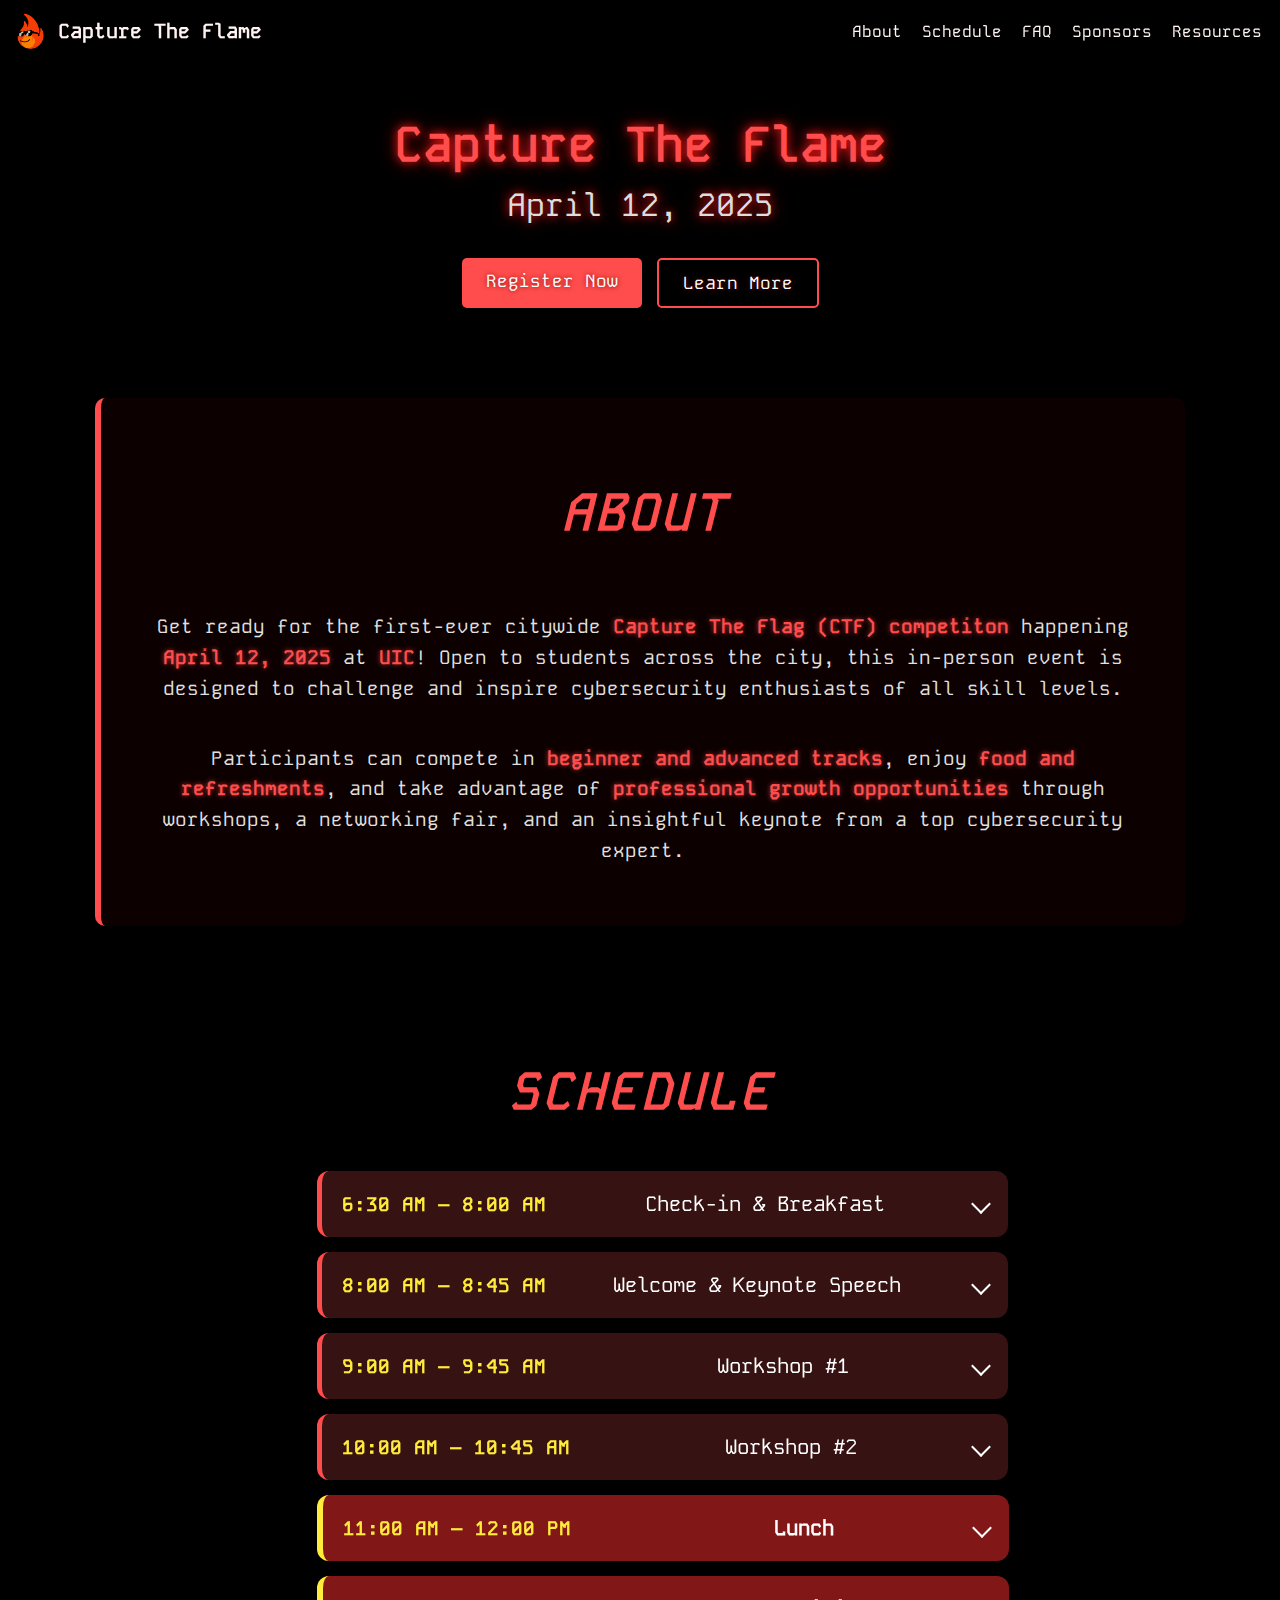
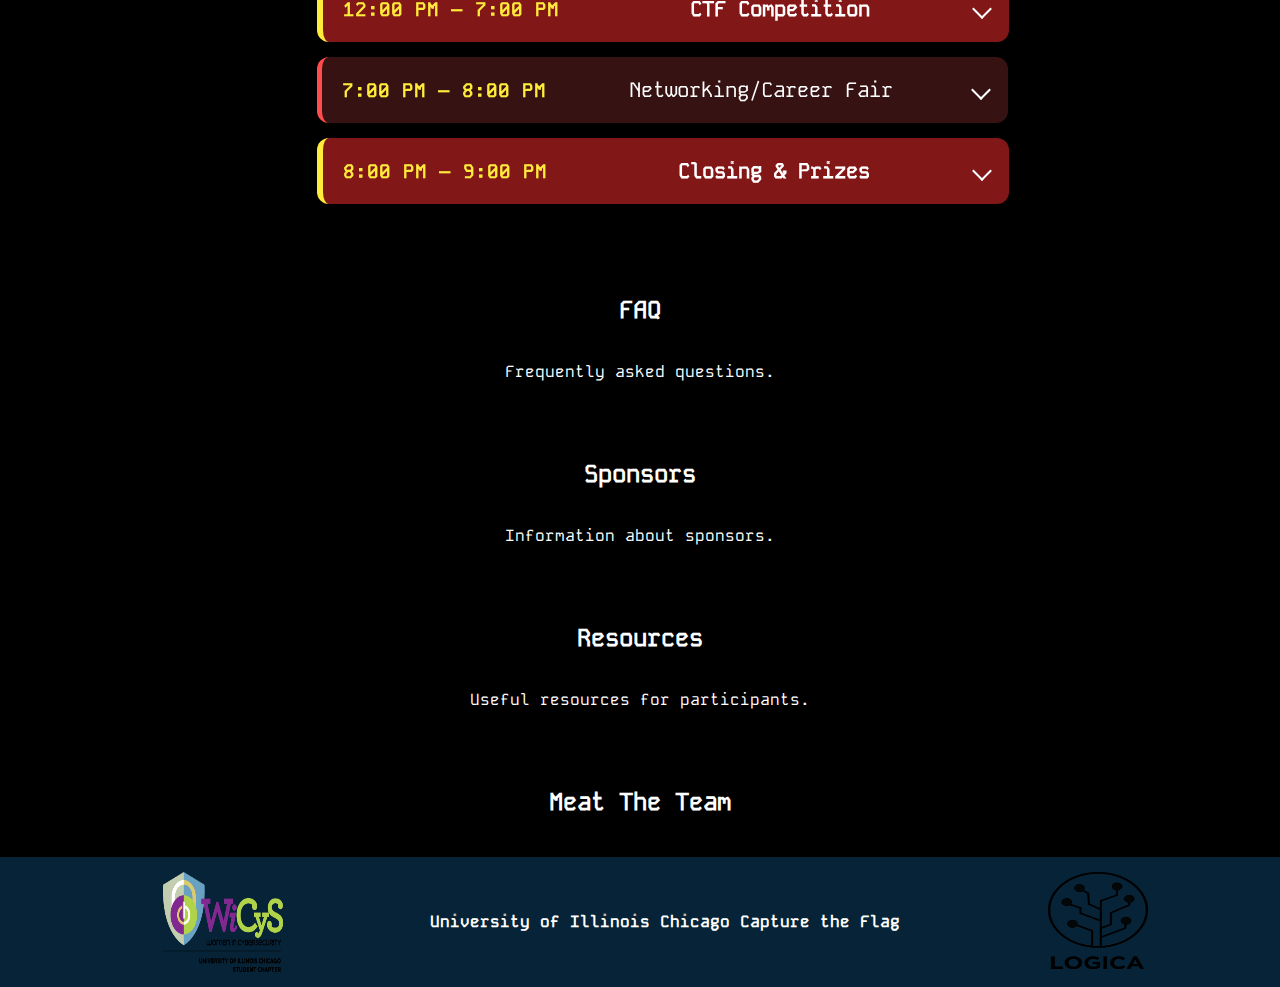
==== index.html @ 5a381a83 "added transitions" ====
<!DOCTYPE html>
<html lang="en">
<head>
    <meta charset="UTF-8">
    <meta name="viewport" content="width=device-width, initial-scale=1.0">
    <title>CTF Test</title>
    <link rel="stylesheet" href="styles.css">
    <link rel="website icon" type="png" href="CTF_Logo_SP25.png">
</head>
<body>

    <!-- Navigation Banner -->
    <div class="banner">
        <div>
            <img src="CTF_Logo_SP25.png" alt="Logo">
            <h1>Capture The Flame</h1>
        </div>
        <nav>
            <a id="about-btn">About</a>
            <a id="schedule-btn">Schedule</a>
            <a id="faq-btn">FAQ</a>
            <a id="sponsors-btn">Sponsors</a>
            <a id="resources-btn">Resources</a>
        </nav>
    </div>

    <!-- Main Flex Container -->
    <div class="main-container">

        <!-- TITLE SECTION-->
        <div class="title-section">
            <div class="title-content">
                <h1>Capture The Flame</h1>
                <p>April 12, 2025</p>
            </div>
            <div class="title-buttons">
                <a href="register.html" class="btn">Register Now</a>
                <a href="learn-more.html" class="btn secondary">Learn More</a>
            </div>
        </div>

        <!-- About Section -->
        <div class="section-container about-section" id="about">
            <h2 data-value="ABOUT">ABOUT</h2>
            <p>Get ready for the first-ever citywide <span class="highlight">Capture The Flag (CTF) competiton</span> happening <span class="highlight">April 12, 2025</span> at <span class="highlight">UIC</span>! Open to students across the city, this in-person event is designed to challenge and inspire cybersecurity enthusiasts of all skill levels.</p>
            <p> Participants can compete in <span class="highlight">beginner and advanced tracks</span>, enjoy <span class="highlight">food and refreshments</span>, and take advantage of <span class="highlight">professional growth opportunities</span> through workshops, a networking fair, and an insightful keynote from a top cybersecurity expert.</p>
        </div>
        

        <!-- Schedule Section -->
        <section class="schedule-section" id="schedule">
            <h2 data-value="Schedule">Schedule</h2>
            <div class="schedule-container">
                <div class="schedule-item">
                    <span class="time">6:30 AM – 8:00 AM</span>
                    <span class="event">Check-in & Breakfast</span>
                    <div class="caret"></div>
                </div>
                <div class="details">
                    <p>Location: TBD</p>
                    <p>A short descrption of the event.</p>
                </div>
                <div class="schedule-item">
                    <span class="time">8:00 AM – 8:45 AM</span>
                    <span class="event">Welcome & Keynote Speech</span>
                    <div class="caret"></div>
                </div>
                <div class="details">
                    <p>Location: TBD</p>
                    <p>A short descrption of the event.</p>
                </div>
                <div class="schedule-item">
                    <span class="time">9:00 AM – 9:45 AM</span>
                    <span class="event">Workshop #1</span>
                    <div class="caret"></div>
                </div>
                <div class="details">
                    <p>Location: TBD</p>
                    <p>A short descrption of the event.</p>
                </div>
                <div class="schedule-item">
                    <span class="time">10:00 AM – 10:45 AM</span>
                    <span class="event">Workshop #2</span>
                    <div class="caret"></div>
                </div>
                <div class="details">
                    <p>Location: TBD</p>
                    <p>A short descrption of the event.</p>
                </div>
                <div class="schedule-item highlight">
                    <span class="time">11:00 AM – 12:00 PM</span>
                    <span class="event">Lunch</span>
                    <div class="caret"></div>
                </div>
                <div class="details">
                    <p>Location: TBD</p>
                    <p>A short descrption of the event.</p>
                </div>
                <div class="schedule-item highlight">
                    <span class="time">12:00 PM – 7:00 PM</span>
                    <span class="event">CTF Competition</span>
                    <div class="caret"></div>
                </div>
                <div class="details">
                    <p>Location: TBD</p>
                    <p>A short descrption of the event.</p>
                </div>
                <div class="schedule-item">
                    <span class="time">7:00 PM – 8:00 PM</span>
                    <span class="event">Networking/Career Fair</span>
                    <div class="caret"></div>
                </div>
                <div class="details">
                    <p>Location: TBD</p>
                    <p>A short descrption of the event.</p>
                </div>
                <div class="schedule-item highlight">
                    <span class="time">8:00 PM – 9:00 PM</span>
                    <span class="event">Closing & Prizes</span>
                    <div class="caret"></div>
                </div>
                <div class="details">
                    <p>Location: TBD</p>
                    <p>A short descrption of the event.</p>
                </div>
            </div>
        </section>

        <!-- FAQ Section -->
        <div class="section-container" id="faq">
            <h2 data-value="FAQ">FAQ</h2>
            <p>Frequently asked questions.</p>
        </div>

        <!-- Sponsors Section -->
        <div class="section-container" id="sponsors">
            <h2 data-value="Sponsors">Sponsors</h2>
            <p>Information about sponsors.</p>
        </div>

        <!-- Resources Section -->
        <div class="section-container" id="resources">
            <h2 data-value="Resources">Resources</h2>
            <p>Useful resources for participants.</p>
        </div>

        <!-- Meet the Team Section -->
        <div class="section-container" id="team">
            <h2 data-value="Meet The Team">Meat The Team</h2>
        </div>

    </div>

    <!-- Footer -->
    <footer>
        <img src="wicys_logo.png" id="wicys_logo">
        <h1>University of Illinois Chicago Capture the Flag</h1>
        <img src="logica_logo.png" id="logica_logo">
    </footer>

    <script src="scripts.js"></script>
</body>
</html>
---- styles.css ----
@font-face {
    font-family: 'KodeMono';
    src: url('KodeMono-VariableFont_wght.ttf') format('truetype');
    font-weight: normal;
    font-style: normal;
}
@import url('https://fonts.googleapis.com/css2?family=Press+Start+2P&display=swap&effect=fire-animation');
/* General Styles */
body {
    font-family:'KodeMono';
    background-color: black;
    margin: 0;
    padding: 0;
    color: white;
    overflow-x: hidden; /* Prevent horizontal scrolling */
    overscroll-behavior: none;
}

.title-section {
    display: flex;
    flex-direction: column; /* Stack elements vertically */
    align-items: center; /* Center horizontally */
    justify-content: space-between; /* Center vertically */
    text-align: center;
    padding: 50px 20px;
    color: #ff4d4d;
    text-shadow: 0 0 10px #ff1a1a, 0 0 20px #820303;
    gap: 30; /* Space between text and buttons */
}

.title-content h1 {
    font-size: 3rem;
    font-weight: bold;
    margin: 0;
}

.title-content p {
    font-size: 2.0rem;
    color: #ddd; /* Slightly softer white */
    margin-top: 10px;
}

/* buttons in title Section */
.title-buttons {
    display: flex;
    gap: 15px; /* Space between buttons */
}

.btn {
    display: inline-block;
    padding: 12px 24px;
    font-size: 1.1rem;
    color: white;
    background-color: #ff4d4d;
    border-radius: 5px;
    text-decoration: none;
    transition: 0.3s;
    text-shadow: 0 0 5px #820303;
}

.btn:hover {
    background-color: #ff1a1a;
    text-shadow: 0 0 10px #ff4d4d;
    transform: scale(1.05);
    
}

.btn.secondary {
    background-color: transparent;
    border: 2px solid #ff4d4d;
}

.btn.secondary:hover {
    background-color: #ff4d4d;
    color: black;
    transform: scale(1.05);
}


/* Banner (Navigation Bar) */

.banner {
/* background-color: #501619; */
    color: #fff4f1;
    padding: 1%;
    text-align: left;
    display: flex;
    align-items: center;
    justify-content: space-between;
    position: fixed;
    top: 0;
    width: 100vw;
}

.banner > div {
    display: flex;
}

.banner h1 {
    margin: 0;
    margin-left: 10px;
    font-size: clamp(20px, 1vw, 50px);
    align-self: center;
}

.banner img {
    height: 5%; /* Adjust the height as needed */
    width: 5%;
}

.banner nav {
    padding-right: 2%;
    display: flex;
    gap: 10px;
}


.banner nav a {
    border: none;
    padding: 1px 5px;
    cursor: pointer;
    font-size: 1em;
    transition: 0.3s;
}

.banner nav a:hover {
    color: #ff4d4d; /* Glowing red text */
    text-shadow: 0 0 10px #820303, 0 0 20px #ff1a1a;
    transform: scale(1.05);
}

/* Main Container for Sections */
.main-container {
    display: flex;
    flex-direction: column;
    align-items: center;
    padding: 0px;
    margin-top: 5%;
}

/* Each Section is a Separate Flexbox */
.section-container {
    display: flex;
    flex-direction: column;
    align-items: center;
    justify-content: center;
    color: white;
    margin: 0;
    padding: 20px; /* Give some space */
    width: 100%;
    border-radius: 5px;
}

/*

ABOUT SECTION PUT STUFF HERE  

*/
/* About Section Styling */
.about-section {
    background-color: rgba(128, 0, 0, 0.1); /* Maroon with transparency */
    border-left: 6px solid #ff4d4d; /* Red accent */
    text-align: center;
    padding: 40px 30px;
    max-width: 80%; 
    margin: 40px auto;
    /* box-shadow: 0 4px 15px rgba(255, 77, 77, 0.3); Subtle red glow */
    border-radius: 10px;
    transition: all 0.3s ease-in-out;
}

.about-section:hover {
    transform: scale(1.02);
    box-shadow: 0 6px 20px rgba(255, 77, 77, 0.5); /* Enhanced glow on hover */
}

/* Title */
.about-section h2 {
    font-size: 3.2rem;
    font-weight: 800;
    /* font-family:Georgia, 'Times New Roman', Times, serif; */
    font-style: italic;
    color: #ff4d4d; /* Fiery Red */
    text-transform: uppercase;
    letter-spacing: 2px;
    position: relative;
    display: inline-block;
    padding-bottom: 5px;
}


/* Paragraph Styling */
.about-section p {
    font-size: 1.2rem;
    font-family: 'KodeMono', monospace;
    color: #e0e0e0; /* Light gray */
    line-height: 1.6;
    margin-bottom: 20px;
}

.about-section .highlight {
    color: #ff4d4d; /* Red */
    font-weight: bold;
    text-shadow: 0 0 5px rgba(255, 77, 77, 0.7); /* Subtle glow */
}



/* 

SCHEDULE SECTION PUT STUFF HERE 

*/
.schedule-section {
    text-align: center;
    padding: 50px 20px;
    background: black;
    color: white;
}

.schedule-section h2 {
    font-size: 3.2rem;
    font-weight: 800;
    /* font-family:Georgia, 'Times New Roman', Times, serif; */
    font-style: italic;
    color: #ff4d4d; 
    text-transform: uppercase;
    letter-spacing: 2px;
    position: relative;
    display: inline-block;
    padding-bottom: 5px;
}

/* Schedule Container */
.schedule-container {
    display: flex;
    flex-direction: column;
    gap: 15px;
    max-width: 95%; 
    margin: 0 auto;
}

/* Individual Schedule Items */
.schedule-item {
    display: flex;
    justify-content: space-between;
    align-items: center;
    background: rgba(109, 35, 35,0.5);
    backdrop-filter: blur(10px); 
    padding: 20px;
    border-radius: 12px;
    cursor: pointer;
    /* box-shadow: 0px 0px 10px rgba(255, 77, 77, 0.5); */
    cursor: pointer;
    transition: transform 0.3s, box-shadow 0.3s ease-in-out, background 0.3s ease-in-out;
    border-left: 5px solid #ff4d4d;
    width: 100%; 
    flex-grow: 1;
}

.schedule-item:hover {
    transform: scale(1.03);
    box-shadow: 0 0 20px rgba(255, 77, 77, 0.8);
}

/* Highlight Important Events */
.schedule-item.highlight {
    background: rgba(163, 29, 29,0.8);
    font-weight: bold;
    border-left: 6px solid #ffeb3b;
}

/* Special Styling for the Main Event */
.schedule-item.main-event {
    background: rgba(255, 0, 0, 0.8);
    font-weight: bold;
    border-left: 6px solid yellow;
    text-shadow: 0 0 10px yellow;
    display: inline-block;
    padding: 0 60px; 
    white-space: nowrap;
}
.schedule-item.active {
    background: rgba(255, 255, 255, 0.1);
}

.schedule-item .time {
    font-weight: bold;
    color: #ffeb3b;
    font-size: 1.2rem;
    flex-grow: 1;
    text-align: left;
}

.schedule-item .event {
    font-size: 1.3rem;
    color: white;
    flex-grow: 2;
    text-align: center;
    display: inline-block;
    padding: 0 60px; 
    white-space: nowrap;
}

.schedule-header {
    display: flex;
    align-items: center;
    justify-content: space-between;
    width: 100%;
}

.caret {
    width: 12px;
    height: 12px;
    border-left: 2px solid white;
    border-bottom: 2px solid white;
    transform: rotate(-45deg);
    transition: transform 0.3s ease;
    margin-left: 10px;
}

.schedule-item.active .caret {
    transform: rotate(45deg);
}

.details {
    display: none;
    margin-top: 10px;
    overflow: hidden;
    background: linear-gradient(135deg, rgba(128, 0, 0, 0.1), rgba(40, 40, 40, 0.9));
    padding: 10px;
    border-radius: 5px;
    width: 100%;
    transition: max-height 0.5s ease-out, opacity 0.4s ease-in-out;
    /* box-shadow: 0 0 10px rgba(255, 77, 77, 0.3); */
}

.schedule-item.active .details {
    max-height: 300px; 
    opacity: 1;
}

/* caret animation */
.caret {
    transition: transform 0.3s ease, opacity 0.2s ease-in-out;
}

.schedule-item.active .caret {
    transform: rotate(45deg);
}

.schedule-item.active + .details {
    display: block;
    max-height: 300px;
    opacity: 1;
}

/* Responsive Design */
@media (max-width: 600px) {
    .schedule-item {
        flex-direction: column;
        text-align: center;
    }
    .schedule-item .event {
        padding: 10px;
    }
}


/* 

FAQ SECTION GO HERE 

*/

/* 

SPONSORS SECTION GO HERE

*/


/* 

RESOURCES SECTION GO HERE

*/


/* 

MEET THE TEAM SECTION GO HERE 

*/

/* Footer */
footer {
    background-color: #062337;
    width: 100%;
    display: flex;
    justify-content: space-evenly;
    align-items: center;
    margin-top: auto;
    padding: 15px;
}

footer > h1 {
    color: white;
    font-size: 1rem;
    align-self: center;
}

#logica_logo{
    height:clamp(100px,1vw,500px); /* clamp(smallest, change rate, largest)*/
    width:clamp(100px,1vw,500px);
}

#wicys_logo{
    height:clamp(100px,1vw,500px);
    width:clamp(120px,1vw,500px);
}
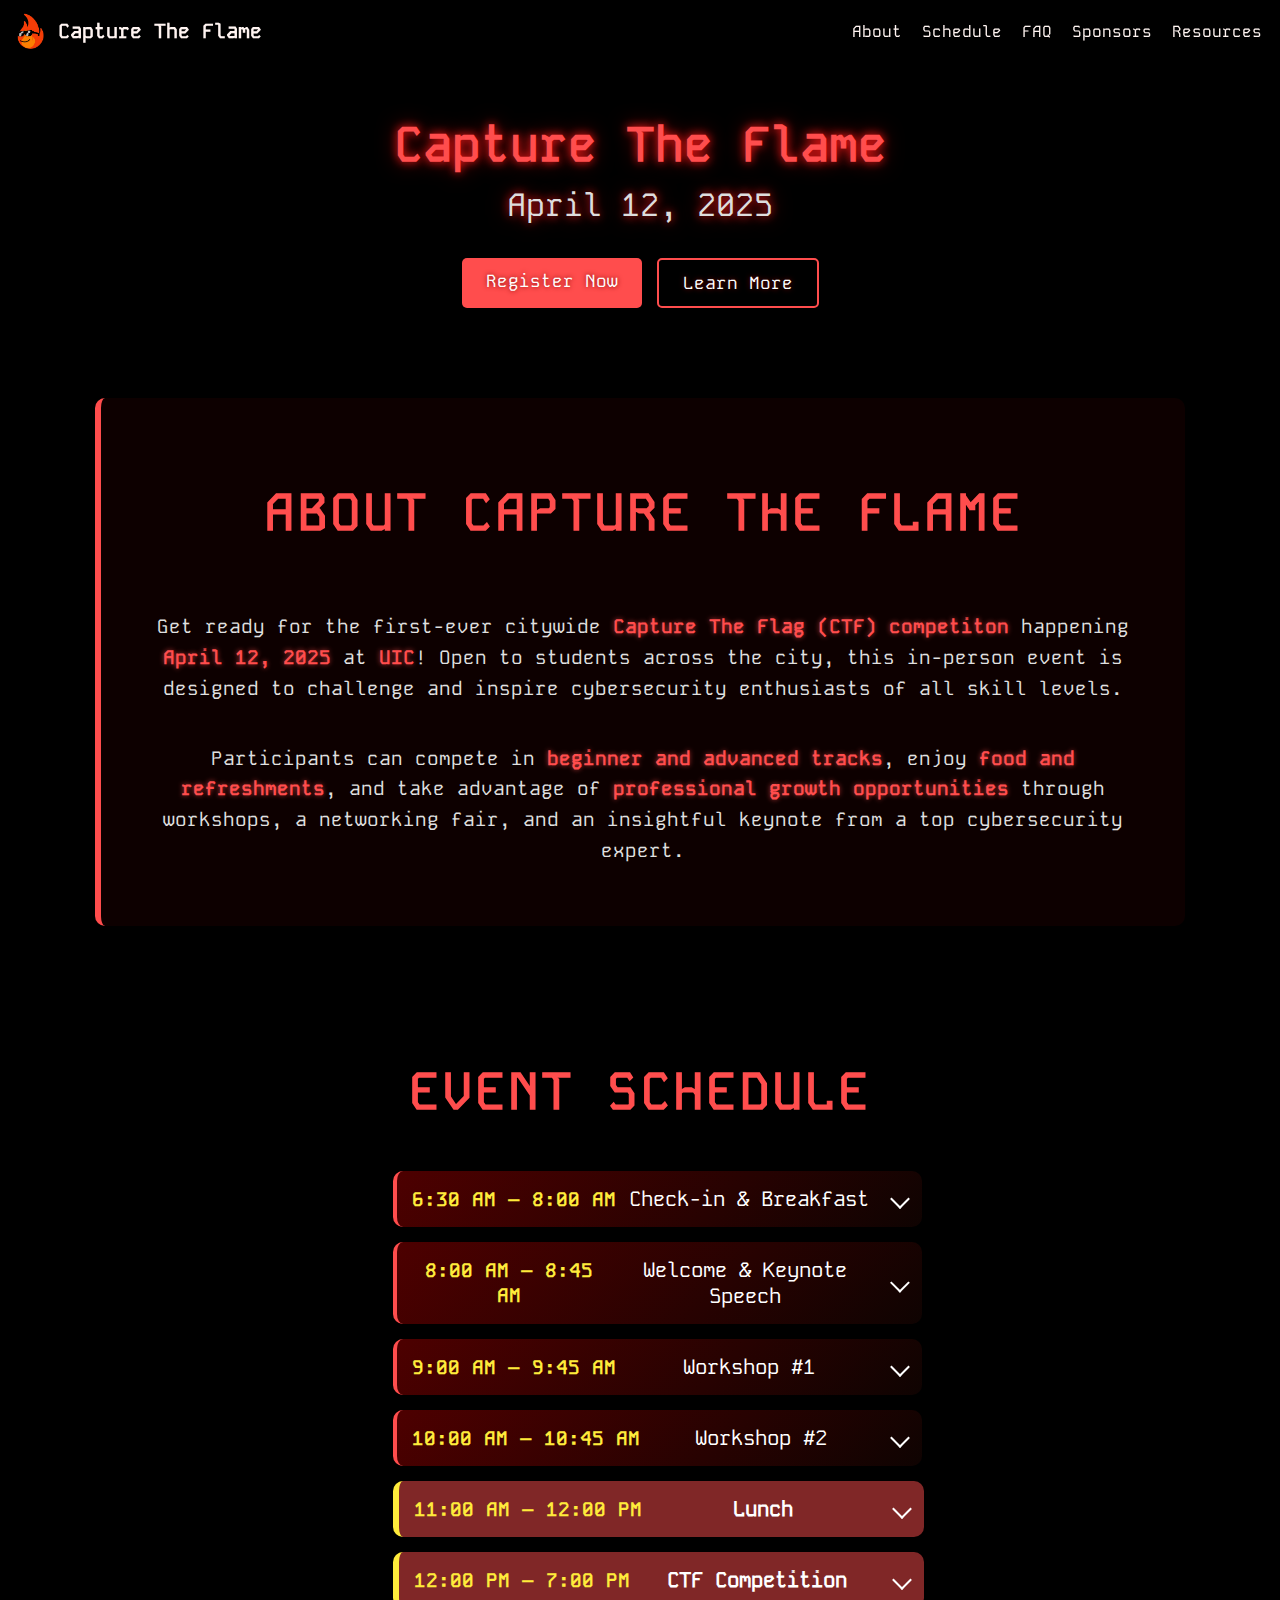
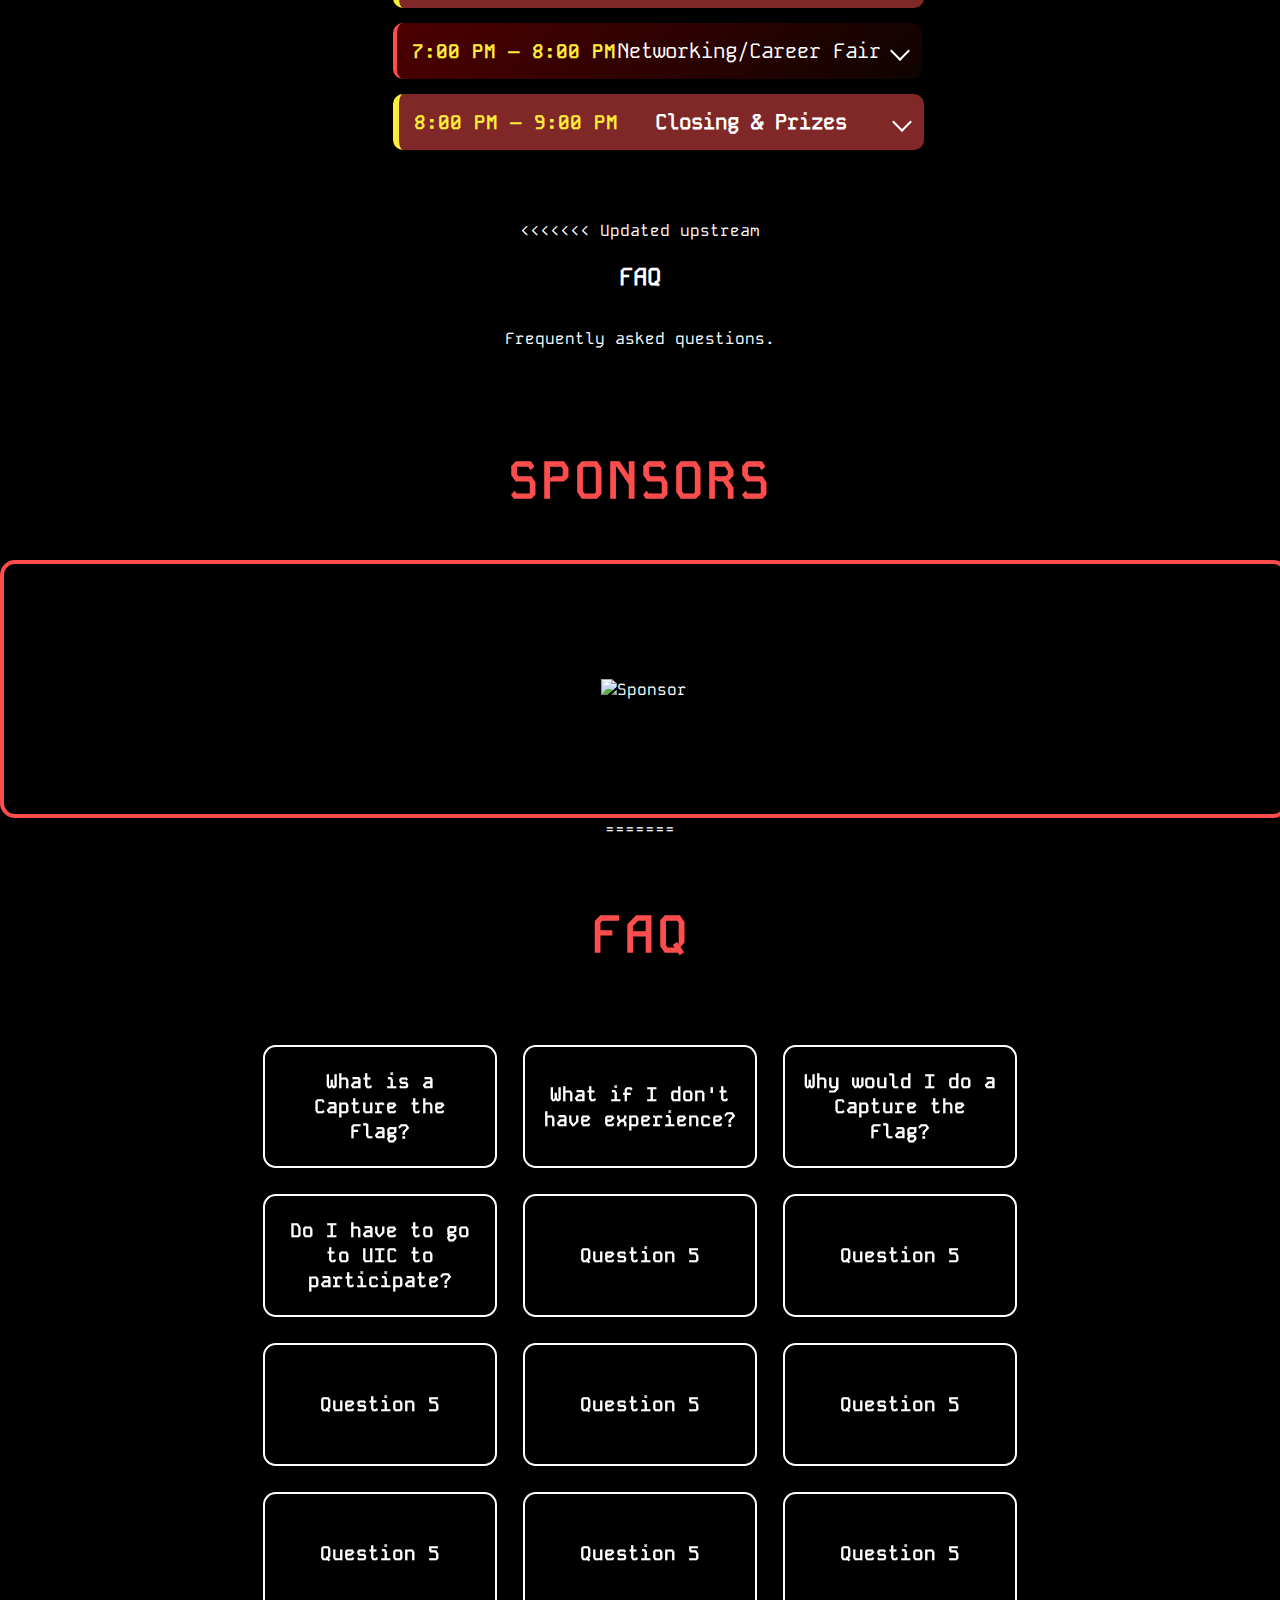
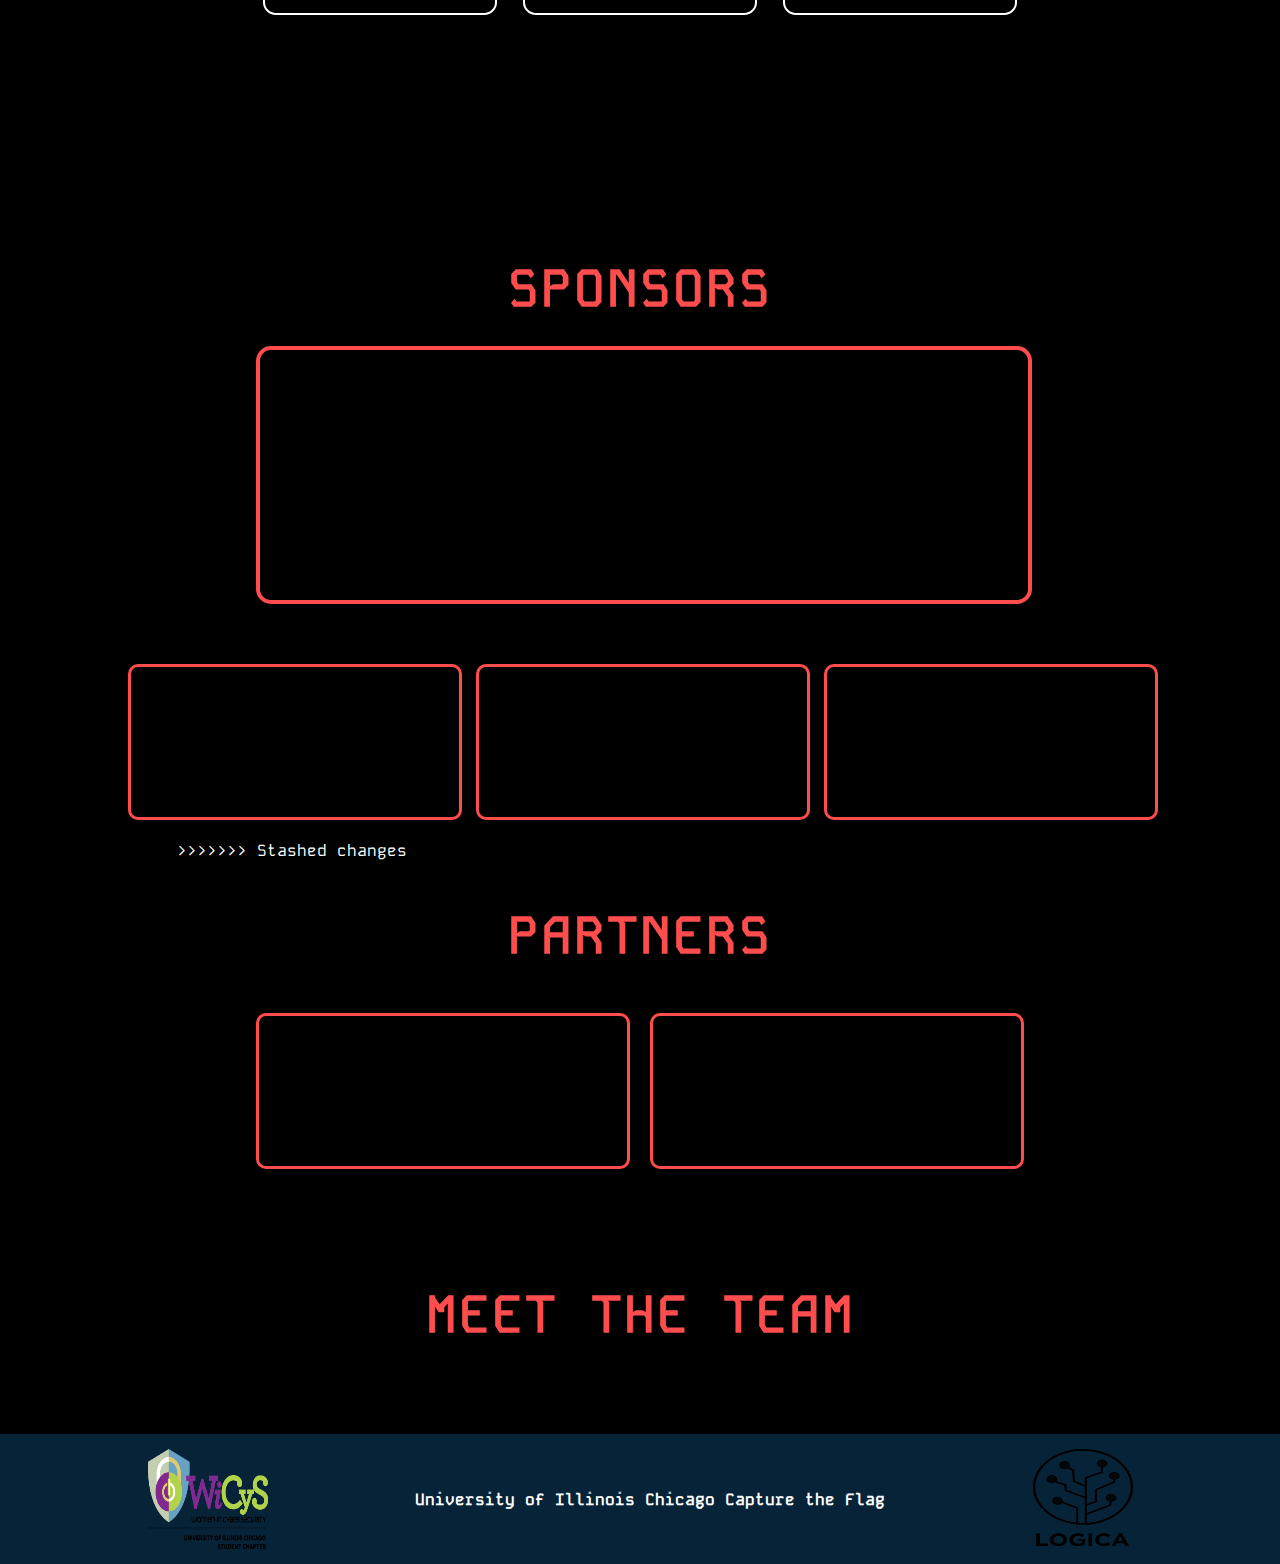
==== commit 54e25c6f: "resolved conflicts" ====
--- a/index.html
+++ b/index.html
@@ -41,7 +41,7 @@
 
         <!-- About Section -->
         <div class="section-container about-section" id="about">
-            <h2 data-value="ABOUT">ABOUT</h2>
+            <h2>About Capture The Flame</h2>
             <p>Get ready for the first-ever citywide <span class="highlight">Capture The Flag (CTF) competiton</span> happening <span class="highlight">April 12, 2025</span> at <span class="highlight">UIC</span>! Open to students across the city, this in-person event is designed to challenge and inspire cybersecurity enthusiasts of all skill levels.</p>
             <p> Participants can compete in <span class="highlight">beginner and advanced tracks</span>, enjoy <span class="highlight">food and refreshments</span>, and take advantage of <span class="highlight">professional growth opportunities</span> through workshops, a networking fair, and an insightful keynote from a top cybersecurity expert.</p>
         </div>
@@ -49,7 +49,7 @@
 
         <!-- Schedule Section -->
         <section class="schedule-section" id="schedule">
-            <h2 data-value="Schedule">Schedule</h2>
+            <h2>Event Schedule</h2>
             <div class="schedule-container">
                 <div class="schedule-item">
                     <span class="time">6:30 AM – 8:00 AM</span>
@@ -128,25 +128,126 @@
 
         <!-- FAQ Section -->
         <div class="section-container" id="faq">
-            <h2 data-value="FAQ">FAQ</h2>
+<<<<<<< Updated upstream
+            <h2>FAQ</h2>
             <p>Frequently asked questions.</p>
         </div>
 
         <!-- Sponsors Section -->
-        <div class="section-container" id="sponsors">
-            <h2 data-value="Sponsors">Sponsors</h2>
-            <p>Information about sponsors.</p>
-        </div>
-
-        <!-- Resources Section -->
-        <div class="section-container" id="resources">
-            <h2 data-value="Resources">Resources</h2>
-            <p>Useful resources for participants.</p>
-        </div>
+        <div class="section-container sponsor-section" id="sponsors">
+            <h2>Sponsors</h2>
+            <div class="sponsor-display">
+                <canvas id="pixel-canvas"></canvas>
+                <img id="sponsor-logo" src="zebra.png" alt="Sponsor">
+            </div>
+            <!-- <p>Information about sponsors.</p> -->
+=======
+
+            <!-- faq grid stuff -->
+            <div class="section-container faq-section" id="faq">
+                <h2>FAQ</h2>
+
+                <!-- faq grid -->
+                <div class="faq-grid">
+                    <div class="faq-item">
+                        <div class="faq-box">What is a Capture the Flag?</div>
+                        <div class="faq-answer">Ask Brenda for this answer</div>
+                    </div>
+                    <div class="faq-item">
+                        <div class="faq-box">What if I don't have experience?</div>
+                        <div class="faq-answer">You don't need experience! We have a Beginner Track for those with no prior experience.</div>
+                    </div>
+                    <div class="faq-item">
+                        <div class="faq-box">Why would I do a Capture the Flag?</div>
+                        <div class="faq-answer">Answer to Question 3</div>
+                    </div>
+                    <div class="faq-item">
+                        <div class="faq-box">Do I have to go to UIC to participate?</div>
+                        <div class="faq-answer">Answer to Question 4</div>
+                    </div>
+                    <div class="faq-item">
+                        <div class="faq-box">Question 5</div>
+                        <div class="faq-answer">Answer to Question 5</div>
+                    </div>
+                    <div class="faq-item">
+                        <div class="faq-box">Question 5</div>
+                        <div class="faq-answer">Answer to Question 5</div>
+                    </div>                    
+                    <div class="faq-item">
+                        <div class="faq-box">Question 5</div>
+                        <div class="faq-answer">Answer to Question 5</div>
+                    </div>                    
+                    <div class="faq-item">
+                        <div class="faq-box">Question 5</div>
+                        <div class="faq-answer">Answer to Question 5</div>
+                    </div>                    
+                    <div class="faq-item">
+                        <div class="faq-box">Question 5</div>
+                        <div class="faq-answer">Answer to Question 5</div>
+                    </div>                    
+                    <div class="faq-item">
+                        <div class="faq-box">Question 5</div>
+                        <div class="faq-answer">Answer to Question 5</div>
+                    </div>
+                    <div class="faq-item">
+                        <div class="faq-box">Question 5</div>
+                        <div class="faq-answer">Answer to Question 5</div>
+                    </div>
+                    <div class="faq-item">
+                        <div class="faq-box">Question 5</div>
+                        <div class="faq-answer">Answer to Question 5</div>
+                    </div>
+
+                </div>
+                <!---
+
+                Change to a rotating div
+                    What resources can I use to prepare?
+                    What if I dont have I team?
+                    -->
+            </div>
+
+<!-- Sponsors & Partners Section -->
+    <div class="section-container" id="sponsorsPartners">
+        <h2>Sponsors</h2>
+
+        <!-- Main Sponsor (Bigger and Centered) -->
+        <div class="main-sponsor">
+            <div class="sponsor-display">
+                <canvas id="main-sponsor-canvas"></canvas>
+            </div>
+        </div>
+
+        <!-- Other Sponsors (Displayed in a Grid) -->
+        <div class="sponsor-grid">
+            <div class="sponsor-card">
+                <canvas id="sponsor-canvas-1"></canvas>
+            </div>
+            <div class="sponsor-card">
+                <canvas id="sponsor-canvas-2"></canvas>
+            </div>
+            <div class="sponsor-card">
+                <canvas id="sponsor-canvas-3"></canvas>
+            </div>
+>>>>>>> Stashed changes
+        </div>
+
+        <h2>Partners</h2>
+
+        <!-- Partners (Displayed in a Row) -->
+        <div class="partner-grid">
+            <div class="partner-card">
+                <canvas id="partner-canvas-1"></canvas>
+            </div>
+            <div class="partner-card">
+                <canvas id="partner-canvas-2"></canvas>
+            </div>
+        </div>
+    </div>
 
         <!-- Meet the Team Section -->
         <div class="section-container" id="team">
-            <h2 data-value="Meet The Team">Meat The Team</h2>
+            <h2>Meet the Team</h2>
         </div>
 
     </div>
@@ -160,4 +261,4 @@
 
     <script src="scripts.js"></script>
 </body>
-</html>
+</html>--- a/styles.css
+++ b/styles.css
@@ -61,8 +61,6 @@
 .btn:hover {
     background-color: #ff1a1a;
     text-shadow: 0 0 10px #ff4d4d;
-    transform: scale(1.05);
-    
 }
 
 .btn.secondary {
@@ -73,7 +71,6 @@
 .btn.secondary:hover {
     background-color: #ff4d4d;
     color: black;
-    transform: scale(1.05);
 }
 
 
@@ -120,13 +117,11 @@
     padding: 1px 5px;
     cursor: pointer;
     font-size: 1em;
-    transition: 0.3s;
 }
 
 .banner nav a:hover {
     color: #ff4d4d; /* Glowing red text */
     text-shadow: 0 0 10px #820303, 0 0 20px #ff1a1a;
-    transform: scale(1.05);
 }
 
 /* Main Container for Sections */
@@ -178,9 +173,10 @@
 .about-section h2 {
     font-size: 3.2rem;
     font-weight: 800;
-    /* font-family:Georgia, 'Times New Roman', Times, serif; */
-    font-style: italic;
+    font-family:'KodeMono';
+    /* font-style: italic; */
     color: #ff4d4d; /* Fiery Red */
+    /* text-shadow: 0 0 10px #ff1a1a, 0 0 20px #820303; */
     text-transform: uppercase;
     letter-spacing: 2px;
     position: relative;
@@ -218,11 +214,11 @@
     color: white;
 }
 
-.schedule-section h2 {
+.schedule-section h2, .faq-section h2 {
     font-size: 3.2rem;
     font-weight: 800;
-    /* font-family:Georgia, 'Times New Roman', Times, serif; */
-    font-style: italic;
+    font-family:'KodeMono';
+    /* font-style: italic; */
     color: #ff4d4d; 
     text-transform: uppercase;
     letter-spacing: 2px;
@@ -236,7 +232,7 @@
     display: flex;
     flex-direction: column;
     gap: 15px;
-    max-width: 95%; 
+    max-width: 90%; 
     margin: 0 auto;
 }
 
@@ -245,17 +241,13 @@
     display: flex;
     justify-content: space-between;
     align-items: center;
-    background: rgba(109, 35, 35,0.5);
-    backdrop-filter: blur(10px); 
-    padding: 20px;
-    border-radius: 12px;
-    cursor: pointer;
+    background: linear-gradient(135deg, rgba(255, 0, 0, 0.3), rgba(147, 32, 16, 0.1));
+    padding: 15px;
+    border-radius: 10px;
     /* box-shadow: 0px 0px 10px rgba(255, 77, 77, 0.5); */
-    cursor: pointer;
-    transition: transform 0.3s, box-shadow 0.3s ease-in-out, background 0.3s ease-in-out;
-    border-left: 5px solid #ff4d4d;
+    transition: transform 0.2s, box-shadow 0.3s ease-in-out;
+    border-left: 4px solid #ff4d4d;
     width: 100%; 
-    flex-grow: 1;
 }
 
 .schedule-item:hover {
@@ -265,7 +257,7 @@
 
 /* Highlight Important Events */
 .schedule-item.highlight {
-    background: rgba(163, 29, 29,0.8);
+    background: rgba(255, 77, 77, 0.5);
     font-weight: bold;
     border-left: 6px solid #ffeb3b;
 }
@@ -276,30 +268,17 @@
     font-weight: bold;
     border-left: 6px solid yellow;
     text-shadow: 0 0 10px yellow;
-    display: inline-block;
-    padding: 0 60px; 
-    white-space: nowrap;
-}
-.schedule-item.active {
-    background: rgba(255, 255, 255, 0.1);
 }
 
 .schedule-item .time {
     font-weight: bold;
     color: #ffeb3b;
     font-size: 1.2rem;
-    flex-grow: 1;
-    text-align: left;
 }
 
 .schedule-item .event {
     font-size: 1.3rem;
     color: white;
-    flex-grow: 2;
-    text-align: center;
-    display: inline-block;
-    padding: 0 60px; 
-    white-space: nowrap;
 }
 
 .schedule-header {
@@ -319,10 +298,6 @@
     margin-left: 10px;
 }
 
-.schedule-item.active .caret {
-    transform: rotate(45deg);
-}
-
 .details {
     display: none;
     margin-top: 10px;
@@ -346,13 +321,7 @@
 }
 
 .schedule-item.active .caret {
-    transform: rotate(45deg);
-}
-
-.schedule-item.active + .details {
-    display: block;
-    max-height: 300px;
-    opacity: 1;
+    transform: rotate(136deg);
 }
 
 /* Responsive Design */
@@ -361,23 +330,303 @@
         flex-direction: column;
         text-align: center;
     }
-    .schedule-item .event {
-        padding: 10px;
-    }
 }
 
 
 /* 
 
 FAQ SECTION GO HERE 
+<<<<<<< Updated upstream
+=======
+/* faq grid */
+
+.faq-grid {
+    position: relative; /* so absolute positioning of answers is within the grid */
+    display: grid;
+    grid-template-columns: repeat(3, 1fr); /* 3 columns */
+    grid-template-rows: auto; /* fill automatically */
+    gap: 2vw;
+    margin-top: 2vh;
+    padding-top: 1vw;
+    padding-bottom: 4vw; /* flexible with screen width */
+}
+
+/* leaves enough room for the answers to display */ 
+.faq-grid::after {
+    content: ""; /* couldnt get spacing to work without this */ 
+    display: block;
+    height: 4vw; /* keep the same as padding-bottom */
+}
+
+/* each faq item */
+.faq-item {
+    position: relative; /* answer inside box */
+    display: flex; 
+    flex-direction: column; 
+    align-items: center; 
+    text-align: center; 
+    transition: margin-top 0.3s ease-in-out; /* for margin changes */
+}
+
+/* faq boxes */
+.faq-box {
+    background-color: #000000;
+    color: rgb(255, 255, 255); 
+    padding: 1.5vw; /* this changes with screen size */
+    border-radius: 1vw;
+    font-size: 1.5vw;
+    font-weight: bold;
+    border: 0.2vw solid rgb(255, 255, 255);
+    cursor: pointer; 
+    transition: all 0.3s ease-in-out;
+    position: relative;
+    
+    /* sizes change with screen */
+    width: 15vw; 
+    max-width: 20vw;
+    height: 9vh;
+    min-height: 50px; /* minimum height for small screen so it can still be read */
+    display: flex;
+    justify-content: center;
+    align-items: center;
+}
+
+/* hover over questions */
+.faq-box:hover {
+    background-color: rgba(255, 255, 255, 0);
+    color: solid #ff4d4d;;
+    border: 0.2vw solid #ff4d4d;
+    transform: scale(1.05);
+    box-shadow: 0 0 15px #ff4d4d;
+    text-shadow: 0 0 10px #ff4d4d;
+}
+
+/* answers */
+.faq-answer {
+    position: absolute; 
+    top: calc(100% + 0.5vw); /* this just moves it down */
+    left: 0; 
+    width: calc(100% - 4vw); /* this makes it the same as faq-box width minus padding */
+    background: linear-gradient(
+        to bottom,
+        #fb450d00 0%,
+        #ff603000 50%,
+        rgba(255, 69, 12, 0.517) 100%
+      );    
+    color: white;
+    font-size: 1.3vw; /* change with screen */
+    padding: 2vw;
+    border: 0.2vw solid white;
+    border-radius: 1vw;
+    /* width: 15vw; */
+    box-shadow: 0px 6px 8px rgba(0, 0, 0, 0.15);
+    display: none; 
+    transition: opacity 0.3s ease-in-out, visibility 0.3s ease-in-out;
+}
+
+/* answer is shown when clicked */
+.faq-item.active .faq-answer {
+    display: block;
+    margin-top: 1.5vw;
+}
+
+/* this is all screen sizing stuff so it stays similarly laid out on different sizes */
+@media (max-width: 1024px) { 
+    /* 
+    .faq-grid {
+        /* grid-template-columns: repeat(2, 1fr);  
+        /* fewer columns for space 
+    }
+    */ 
+    .faq-box {
+        width: 20vw; /* slightly wider columns */
+        height: 10vh;
+    }
+}
+
+/* this could work for phones ? idk yet havent tested */ 
+@media (max-width: 768px) { 
+    .faq-grid {
+        /* grid-template-columns: repeat(1, 1fr); */
+         /* a single column */
+        gap: 4vw;
+    }
+    .faq-box {
+        width: 60vw; /* takes up more space */
+        height: 10vh;
+        font-size: 2vw; /* bigger font*/
+    }
+}
+
+/* 
+
+SPONSORS SECTION GO HERE
 
 */
 
-/* 
-
-SPONSORS SECTION GO HERE
-
-*/
+/* Center the sponsor section */
+.sponsor-display {
+    position: relative;
+    width: 500px;
+    height: 200px;
+    background-color: black;
+    overflow: hidden;
+    display: flex;
+    justify-content: center;
+    align-items: center;
+    margin: auto;
+}
+
+.sponsor-section h2{
+    font-size: 3.2rem;
+    font-weight: 800;
+    font-family:'KodeMono';
+    /* font-style: italic; */
+    color: #ff4d4d; /* Fiery Red */
+    /* text-shadow: 0 0 10px #ff1a1a, 0 0 20px #820303; */
+    text-transform: uppercase;
+    letter-spacing: 2px;
+    position: relative;
+    display: inline-block;
+    padding-bottom: 5px;
+}
+
+/* === SPONSORS & PARTNERS SECTION === */
+#sponsorsPartners {
+    display: flex;
+    flex-direction: column;
+    align-items: center;
+    justify-content: center;
+    width: 100%;
+    padding: 50px 20px;
+    text-align: center;
+}
+
+/* Titles */
+#sponsorsPartners h2 {
+    font-size: 3.2rem;
+    font-weight: 800;
+    font-family: 'KodeMono';
+    color: #ff4d4d;
+    text-transform: uppercase;
+    letter-spacing: 2px;
+    margin-bottom: 20px;
+}
+
+/* === MAIN SPONSOR SECTION === */
+.main-sponsor {
+    text-align: center;
+    margin-bottom: 40px;
+    width: 60%;
+}
+
+.main-sponsor h3 {
+    font-size: 2rem;
+    color: #ffeb3b;
+    text-shadow: 0 0 10px yellow;
+}
+
+/* Style the main sponsor display */
+.sponsor-display {
+    display: flex;
+    justify-content: center;
+    align-items: center;
+    width: 100%;
+    height: 250px;
+    background-color: black;
+    overflow: hidden;
+    position: relative;
+    border: 4px solid #ff4d4d;
+    border-radius: 15px;
+}
+
+/* === SPONSOR GRID (Other Sponsors) === */
+.sponsor-grid {
+    display: grid;
+    grid-template-columns: repeat(3, 1fr);
+    gap: 20px;
+    width: 80%;
+    margin-top: 20px;
+}
+
+.sponsor-card {
+    display: flex;
+    justify-content: center;
+    align-items: center;
+    width: 100%;
+    height: 150px;
+    background-color: black;
+    border: 3px solid #ff4d4d;
+    border-radius: 10px;
+    overflow: hidden;
+    position: relative;
+}
+
+/* === PARTNER SECTION === */
+.partner-grid {
+    display: flex;
+    justify-content: center;
+    gap: 20px;
+    width: 60%;
+    margin-top: 20px;
+}
+
+.partner-card {
+    display: flex;
+    justify-content: center;
+    align-items: center;
+    width: 100%;
+    height: 150px;
+    background-color: black;
+    border: 3px solid #ff4d4d;
+    border-radius: 10px;
+    overflow: hidden;
+    position: relative;
+}
+
+/* === CANVAS STYLE FOR SPONSORS/PARTNERS === */
+.sponsor-card canvas,
+.partner-card canvas,
+.sponsor-display canvas {
+    position: absolute;
+    width: 100%;
+    height: 100%;
+    image-rendering: pixelated;
+    filter: contrast(120%) brightness(90%);
+}
+
+/* Only apply glitch animation when active */
+.sponsor-display.glitch-active canvas,
+.sponsor-card.glitch-active canvas,
+.partner-card.glitch-active canvas {
+    animation: glitchEffect 0.3s infinite;
+}
+
+/* === GLITCH ANIMATION === */
+@keyframes glitchEffect {
+    0% { filter: contrast(110%) hue-rotate(0deg); }
+    50% { filter: contrast(130%) hue-rotate(10deg); }
+    100% { filter: contrast(110%) hue-rotate(0deg); }
+}
+
+/* === RESPONSIVE DESIGN === */
+@media (max-width: 1024px) {
+    .sponsor-grid {
+        grid-template-columns: repeat(2, 1fr);
+    }
+}
+
+@media (max-width: 768px) {
+    .sponsor-grid {
+        grid-template-columns: repeat(1, 1fr);
+    }
+
+    .partner-grid {
+        flex-direction: column;
+        width: 80%;
+    }
+}
+
 
 
 /* 
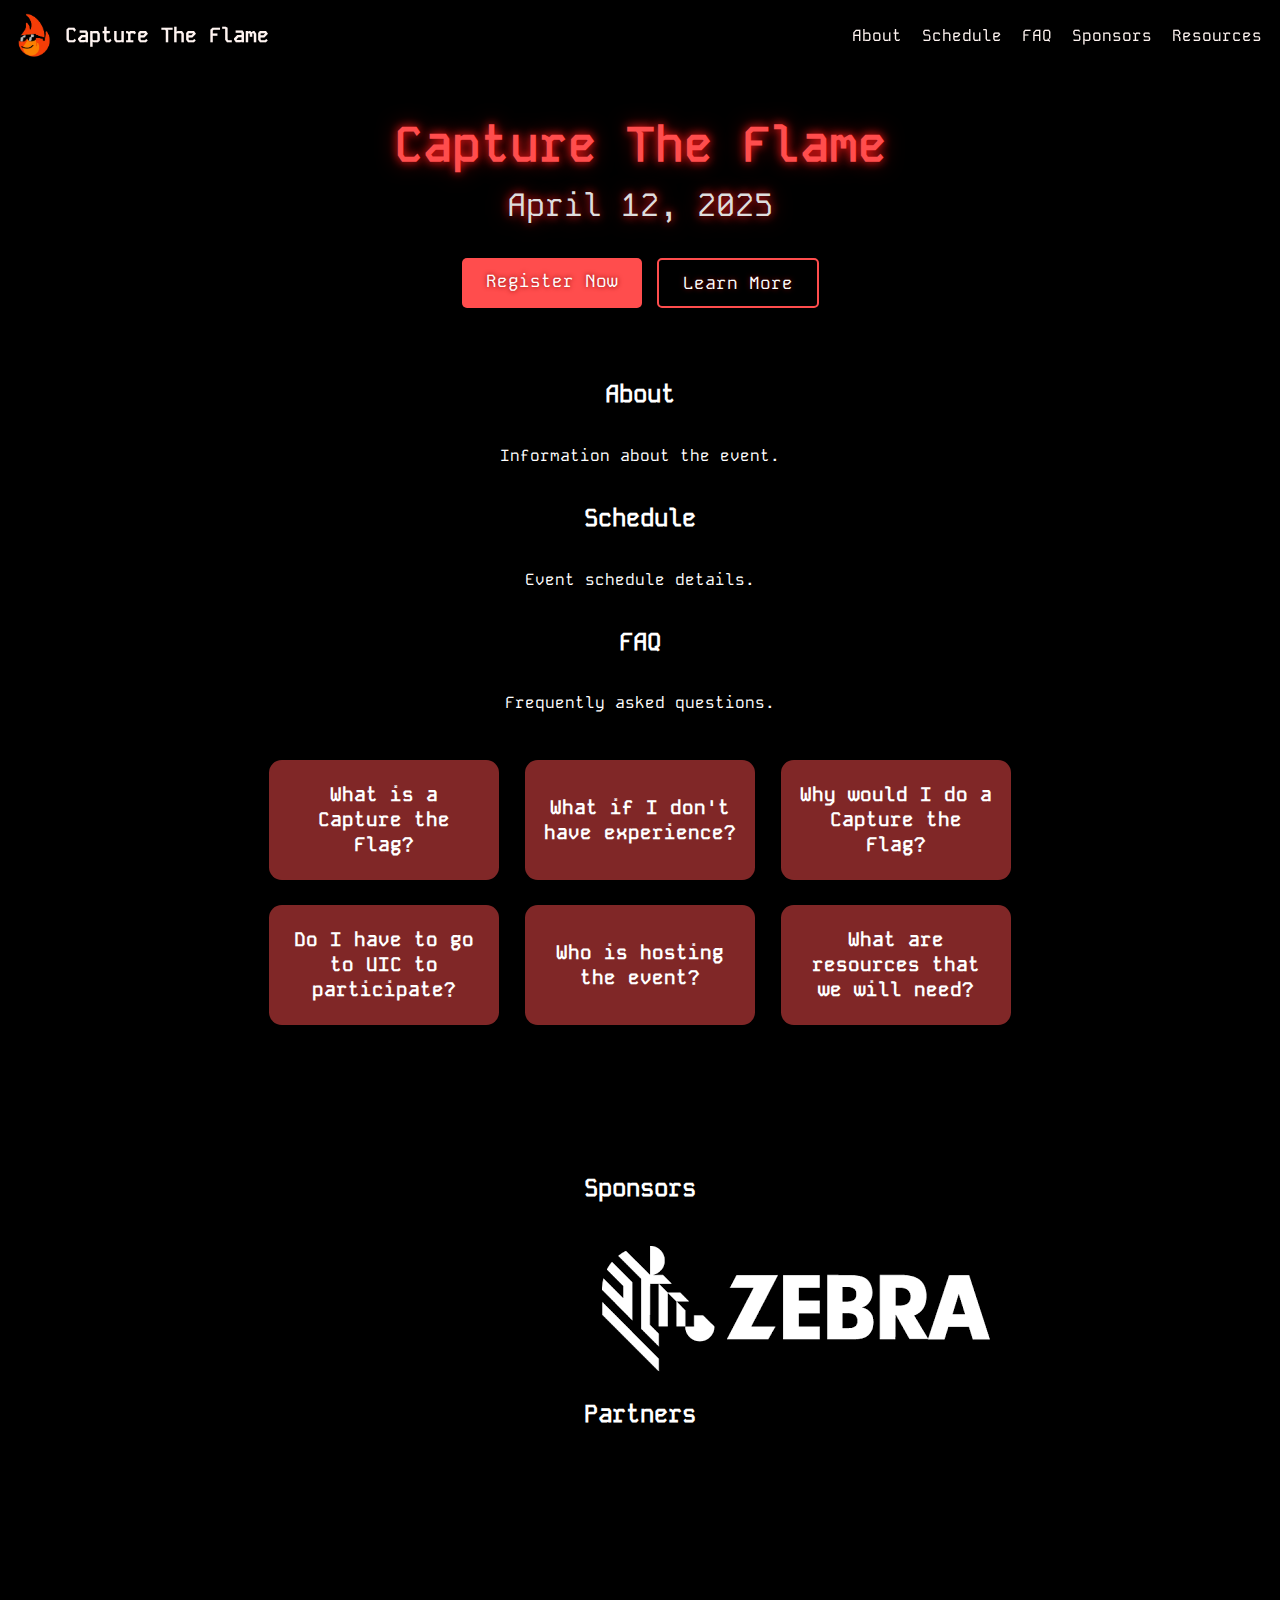
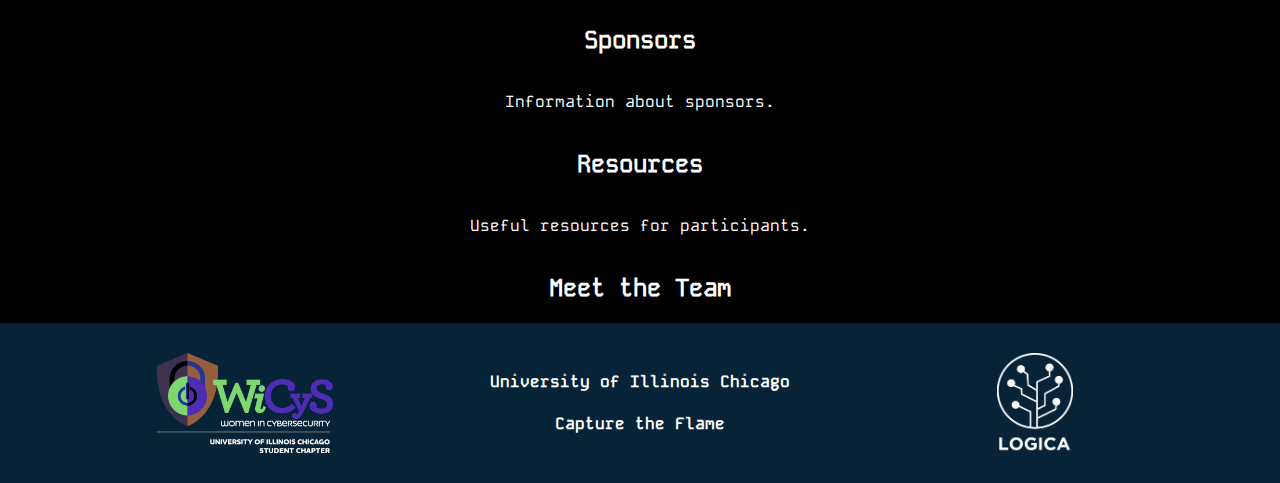
==== commit 8dcdd5c6: "i think i did this right" ====
--- a/index.html
+++ b/index.html
@@ -3,7 +3,7 @@
 <head>
     <meta charset="UTF-8">
     <meta name="viewport" content="width=device-width, initial-scale=1.0">
-    <title>CTF Test</title>
+    <title>Capture The Flame 2025</title>
     <link rel="stylesheet" href="styles.css">
     <link rel="website icon" type="png" href="CTF_Logo_SP25.png">
 </head>
@@ -40,164 +40,70 @@
         </div>
 
         <!-- About Section -->
-        <div class="section-container about-section" id="about">
-            <h2>About Capture The Flame</h2>
-            <p>Get ready for the first-ever citywide <span class="highlight">Capture The Flag (CTF) competiton</span> happening <span class="highlight">April 12, 2025</span> at <span class="highlight">UIC</span>! Open to students across the city, this in-person event is designed to challenge and inspire cybersecurity enthusiasts of all skill levels.</p>
-            <p> Participants can compete in <span class="highlight">beginner and advanced tracks</span>, enjoy <span class="highlight">food and refreshments</span>, and take advantage of <span class="highlight">professional growth opportunities</span> through workshops, a networking fair, and an insightful keynote from a top cybersecurity expert.</p>
+        <div class="section-container" id="about">
+            <h2>About</h2>
+            <p>Information about the event.</p>
         </div>
-        
 
         <!-- Schedule Section -->
-        <section class="schedule-section" id="schedule">
-            <h2>Event Schedule</h2>
-            <div class="schedule-container">
-                <div class="schedule-item">
-                    <span class="time">6:30 AM – 8:00 AM</span>
-                    <span class="event">Check-in & Breakfast</span>
-                    <div class="caret"></div>
-                </div>
-                <div class="details">
-                    <p>Location: TBD</p>
-                    <p>A short descrption of the event.</p>
-                </div>
-                <div class="schedule-item">
-                    <span class="time">8:00 AM – 8:45 AM</span>
-                    <span class="event">Welcome & Keynote Speech</span>
-                    <div class="caret"></div>
-                </div>
-                <div class="details">
-                    <p>Location: TBD</p>
-                    <p>A short descrption of the event.</p>
-                </div>
-                <div class="schedule-item">
-                    <span class="time">9:00 AM – 9:45 AM</span>
-                    <span class="event">Workshop #1</span>
-                    <div class="caret"></div>
-                </div>
-                <div class="details">
-                    <p>Location: TBD</p>
-                    <p>A short descrption of the event.</p>
-                </div>
-                <div class="schedule-item">
-                    <span class="time">10:00 AM – 10:45 AM</span>
-                    <span class="event">Workshop #2</span>
-                    <div class="caret"></div>
-                </div>
-                <div class="details">
-                    <p>Location: TBD</p>
-                    <p>A short descrption of the event.</p>
-                </div>
-                <div class="schedule-item highlight">
-                    <span class="time">11:00 AM – 12:00 PM</span>
-                    <span class="event">Lunch</span>
-                    <div class="caret"></div>
-                </div>
-                <div class="details">
-                    <p>Location: TBD</p>
-                    <p>A short descrption of the event.</p>
-                </div>
-                <div class="schedule-item highlight">
-                    <span class="time">12:00 PM – 7:00 PM</span>
-                    <span class="event">CTF Competition</span>
-                    <div class="caret"></div>
-                </div>
-                <div class="details">
-                    <p>Location: TBD</p>
-                    <p>A short descrption of the event.</p>
-                </div>
-                <div class="schedule-item">
-                    <span class="time">7:00 PM – 8:00 PM</span>
-                    <span class="event">Networking/Career Fair</span>
-                    <div class="caret"></div>
-                </div>
-                <div class="details">
-                    <p>Location: TBD</p>
-                    <p>A short descrption of the event.</p>
-                </div>
-                <div class="schedule-item highlight">
-                    <span class="time">8:00 PM – 9:00 PM</span>
-                    <span class="event">Closing & Prizes</span>
-                    <div class="caret"></div>
-                </div>
-                <div class="details">
-                    <p>Location: TBD</p>
-                    <p>A short descrption of the event.</p>
-                </div>
-            </div>
-        </section>
+        <div class="section-container" id="schedule">
+            <h2>Schedule</h2>
+            <p>Event schedule details.</p>
+        </div>
 
         <!-- FAQ Section -->
         <div class="section-container" id="faq">
-<<<<<<< Updated upstream
             <h2>FAQ</h2>
             <p>Frequently asked questions.</p>
+
+            <div class="faq-grid">
+                <div class="faq-item">
+                    <div class="faq-box">What is a Capture the Flag?</div>
+                    <div class="faq-answer">A competition where you get to work in a team and solve many different kinds of cyber security challenges!</div>
+                </div>
+                <div class="faq-item">
+                    <div class="faq-box">What if I don't have experience?</div>
+                    <div class="faq-answer">You don't need experience! We have a Beginner Track for those with no prior experience.</div>
+                </div>
+                <div class="faq-item">
+                    <div class="faq-box">Why would I do a Capture the Flag?</div>
+                    <div class="faq-answer">Capture the Flag competitions are a great opportunity to showcase your cyber security capabilities and pick up some new tricks from other participants!</div>
+                </div>
+                <div class="faq-item">
+                    <div class="faq-box">Do I have to go to UIC to participate?</div>
+                    <div class="faq-answer">No! The competition is available to any Chicagoland Universities!</div>
+                </div>
+                <div class="faq-item">
+                    <div class="faq-box">Who is hosting the event?</div>
+                    <div class="faq-answer">UIC's WiCys and LOGICA organizations</div>
+                </div>
+                <div class="faq-item">
+                    <div class="faq-box">What are resources that we will need?</div>
+                    <div class="faq-answer">We will be providing a cyber pack that contains any sites required to compete</div>
+                </div>                                     
+            </div>
+
         </div>
 
-        <!-- Sponsors Section -->
-        <div class="section-container sponsor-section" id="sponsors">
-            <h2>Sponsors</h2>
-            <div class="sponsor-display">
-                <canvas id="pixel-canvas"></canvas>
-                <img id="sponsor-logo" src="zebra.png" alt="Sponsor">
+
+
+        <!-- Sponsors and Partner Section -->
+         <div class="section-container" id="sponsorsPartners">
+
+            <div class="section-container sponsor-section" id="sponsors">
+                <h2>Sponsors</h2>
+                <div class="sponsor-display">
+                    <canvas id="sponsor-canvas"></canvas>
+                    <img id="sponsor-logo" src="zebrawhite.png" alt="Sponsor">
+                </div>
+                <!-- <p>Information about sponsors.</p> -->
             </div>
-            <!-- <p>Information about sponsors.</p> -->
-=======
 
-            <!-- faq grid stuff -->
-            <div class="section-container faq-section" id="faq">
-                <h2>FAQ</h2>
-
-                <!-- faq grid -->
-                <div class="faq-grid">
-                    <div class="faq-item">
-                        <div class="faq-box">What is a Capture the Flag?</div>
-                        <div class="faq-answer">Ask Brenda for this answer</div>
-                    </div>
-                    <div class="faq-item">
-                        <div class="faq-box">What if I don't have experience?</div>
-                        <div class="faq-answer">You don't need experience! We have a Beginner Track for those with no prior experience.</div>
-                    </div>
-                    <div class="faq-item">
-                        <div class="faq-box">Why would I do a Capture the Flag?</div>
-                        <div class="faq-answer">Answer to Question 3</div>
-                    </div>
-                    <div class="faq-item">
-                        <div class="faq-box">Do I have to go to UIC to participate?</div>
-                        <div class="faq-answer">Answer to Question 4</div>
-                    </div>
-                    <div class="faq-item">
-                        <div class="faq-box">Question 5</div>
-                        <div class="faq-answer">Answer to Question 5</div>
-                    </div>
-                    <div class="faq-item">
-                        <div class="faq-box">Question 5</div>
-                        <div class="faq-answer">Answer to Question 5</div>
-                    </div>                    
-                    <div class="faq-item">
-                        <div class="faq-box">Question 5</div>
-                        <div class="faq-answer">Answer to Question 5</div>
-                    </div>                    
-                    <div class="faq-item">
-                        <div class="faq-box">Question 5</div>
-                        <div class="faq-answer">Answer to Question 5</div>
-                    </div>                    
-                    <div class="faq-item">
-                        <div class="faq-box">Question 5</div>
-                        <div class="faq-answer">Answer to Question 5</div>
-                    </div>                    
-                    <div class="faq-item">
-                        <div class="faq-box">Question 5</div>
-                        <div class="faq-answer">Answer to Question 5</div>
-                    </div>
-                    <div class="faq-item">
-                        <div class="faq-box">Question 5</div>
-                        <div class="faq-answer">Answer to Question 5</div>
-                    </div>
-                    <div class="faq-item">
-                        <div class="faq-box">Question 5</div>
-                        <div class="faq-answer">Answer to Question 5</div>
-                    </div>
-
+            <div class="section-container partner-section" id="partners">
+                <h2>Partners</h2>
+                <div class="partner-display">
+                    <canvas id="partner-canvas"></canvas>
+                    <!-- <img id="partner-logo" src="imanage.png" alt="Partner"> -->
                 </div>
                 <!---
 
@@ -207,43 +113,17 @@
                     -->
             </div>
 
-<!-- Sponsors & Partners Section -->
-    <div class="section-container" id="sponsorsPartners">
-        <h2>Sponsors</h2>
-
-        <!-- Main Sponsor (Bigger and Centered) -->
-        <div class="main-sponsor">
-            <div class="sponsor-display">
-                <canvas id="main-sponsor-canvas"></canvas>
-            </div>
+        <!-- Sponsors Section -->
+        <div class="section-container" id="sponsors">
+            <h2>Sponsors</h2>
+            <p>Information about sponsors.</p>
         </div>
 
-        <!-- Other Sponsors (Displayed in a Grid) -->
-        <div class="sponsor-grid">
-            <div class="sponsor-card">
-                <canvas id="sponsor-canvas-1"></canvas>
-            </div>
-            <div class="sponsor-card">
-                <canvas id="sponsor-canvas-2"></canvas>
-            </div>
-            <div class="sponsor-card">
-                <canvas id="sponsor-canvas-3"></canvas>
-            </div>
->>>>>>> Stashed changes
+        <!-- Resources Section -->
+        <div class="section-container" id="resources">
+            <h2>Resources</h2>
+            <p>Useful resources for participants.</p>
         </div>
-
-        <h2>Partners</h2>
-
-        <!-- Partners (Displayed in a Row) -->
-        <div class="partner-grid">
-            <div class="partner-card">
-                <canvas id="partner-canvas-1"></canvas>
-            </div>
-            <div class="partner-card">
-                <canvas id="partner-canvas-2"></canvas>
-            </div>
-        </div>
-    </div>
 
         <!-- Meet the Team Section -->
         <div class="section-container" id="team">
@@ -254,11 +134,20 @@
 
     <!-- Footer -->
     <footer>
-        <img src="wicys_logo.png" id="wicys_logo">
-        <h1>University of Illinois Chicago Capture the Flag</h1>
-        <img src="logica_logo.png" id="logica_logo">
+        <div class = "footerDiv">
+            <div>
+                <img src="wicys_logo.png" id="wicys_logo">
+            </div>
+            <div class = "footerText">
+                <h1>University of Illinois Chicago</h1>
+                <h1>Capture the Flame</h1>
+            </div>
+            <div>
+                <img src="logica_logo.png" id="logica_logo">
+            </div>
+        </div>
     </footer>
 
     <script src="scripts.js"></script>
 </body>
-</html>+</html>
--- a/styles.css
+++ b/styles.css
@@ -4,7 +4,7 @@
     font-weight: normal;
     font-style: normal;
 }
-@import url('https://fonts.googleapis.com/css2?family=Press+Start+2P&display=swap&effect=fire-animation');
+
 /* General Styles */
 body {
     font-family:'KodeMono';
@@ -56,6 +56,7 @@
     text-decoration: none;
     transition: 0.3s;
     text-shadow: 0 0 5px #820303;
+    cursor: pointer; /* added this so its clear theyre buttons */ 
 }
 
 .btn:hover {
@@ -87,10 +88,19 @@
     position: fixed;
     top: 0;
     width: 100vw;
+    z-index: 100; /* I added this because it keeps the header on top of everything else */ 
 }
 
 .banner > div {
     display: flex;
+}
+
+/* glow on the flame logo */ 
+.banner img:hover {
+    filter: drop-shadow(0 0 10px #820303)
+            drop-shadow(0 0 20px #ff1a1a)
+            drop-shadow(0 0 30px #ff3c3c);
+    transition: filter 0.9s ease-in-out;
 }
 
 .banner h1 {
@@ -101,8 +111,9 @@
 }
 
 .banner img {
-    height: 5%; /* Adjust the height as needed */
-    width: 5%;
+    height: 5vh; /* I changed this because the 5% was making it super tiny on small window */
+    width: auto;
+    cursor: pointer; /* so we can add a link back to the homepage into this */ 
 }
 
 .banner nav {
@@ -129,31 +140,34 @@
     display: flex;
     flex-direction: column;
     align-items: center;
+    justify-content: center;
     padding: 0px;
     margin-top: 5%;
 }
 
 /* Each Section is a Separate Flexbox */
 .section-container {
+    /* border:2px,solid,brown; */
     display: flex;
     flex-direction: column;
     align-items: center;
     justify-content: center;
     color: white;
     margin: 0;
-    padding: 20px; /* Give some space */
-    width: 100%;
-    border-radius: 5px;
+    /*padding:20px;*/
+    /* width: 100%; */
+    /* border-radius: 5px; */
 }
 
 /*
 
 ABOUT SECTION PUT STUFF HERE  
+
 
 */
 /* About Section Styling */
 .about-section {
-    background-color: rgba(128, 0, 0, 0.1); /* Maroon with transparency */
+    background-color: #8000001a; /* Maroon with transparency */
     border-left: 6px solid #ff4d4d; /* Red accent */
     text-align: center;
     padding: 40px 30px;
@@ -207,24 +221,29 @@
 SCHEDULE SECTION PUT STUFF HERE 
 
 */
-.schedule-section {
-    text-align: center;
-    padding: 50px 20px;
-    background: black;
-    color: white;
-}
-
-.schedule-section h2, .faq-section h2 {
-    font-size: 3.2rem;
-    font-weight: 800;
-    font-family:'KodeMono';
-    /* font-style: italic; */
-    color: #ff4d4d; 
-    text-transform: uppercase;
-    letter-spacing: 2px;
-    position: relative;
-    display: inline-block;
-    padding-bottom: 5px;
+
+
+
+/* 
+
+FAQ SECTION GO HERE 
+/* faq grid */
+.faq-grid {
+    position: relative; /* so absolute positioning of answers is within the grid */ 
+    display: grid;
+    grid-template-columns: repeat(3, 1fr); /* 3 columns */
+    grid-template-rows: auto; /* fill automatically */ 
+    gap: 2vw;
+    margin-top: 2vh;
+    padding-top: 1vw;
+    padding-bottom: 4vw; /* flexible with screen width */
+}
+
+/* leaves enough room for the answers to display */ 
+.faq-grid::after {
+    content: ""; /* couldnt get spacing to work without this */ 
+    display: block;
+    height: 4vw; /* keep the same as padding-bottom */
 }
 
 /* Schedule Container */
@@ -257,124 +276,7 @@
 
 /* Highlight Important Events */
 .schedule-item.highlight {
-    background: rgba(255, 77, 77, 0.5);
-    font-weight: bold;
-    border-left: 6px solid #ffeb3b;
-}
-
-/* Special Styling for the Main Event */
-.schedule-item.main-event {
-    background: rgba(255, 0, 0, 0.8);
-    font-weight: bold;
-    border-left: 6px solid yellow;
-    text-shadow: 0 0 10px yellow;
-}
-
-.schedule-item .time {
-    font-weight: bold;
-    color: #ffeb3b;
-    font-size: 1.2rem;
-}
-
-.schedule-item .event {
-    font-size: 1.3rem;
-    color: white;
-}
-
-.schedule-header {
-    display: flex;
-    align-items: center;
-    justify-content: space-between;
-    width: 100%;
-}
-
-.caret {
-    width: 12px;
-    height: 12px;
-    border-left: 2px solid white;
-    border-bottom: 2px solid white;
-    transform: rotate(-45deg);
-    transition: transform 0.3s ease;
-    margin-left: 10px;
-}
-
-.details {
-    display: none;
-    margin-top: 10px;
-    overflow: hidden;
-    background: linear-gradient(135deg, rgba(128, 0, 0, 0.1), rgba(40, 40, 40, 0.9));
-    padding: 10px;
-    border-radius: 5px;
-    width: 100%;
-    transition: max-height 0.5s ease-out, opacity 0.4s ease-in-out;
-    /* box-shadow: 0 0 10px rgba(255, 77, 77, 0.3); */
-}
-
-.schedule-item.active .details {
-    max-height: 300px; 
-    opacity: 1;
-}
-
-/* caret animation */
-.caret {
-    transition: transform 0.3s ease, opacity 0.2s ease-in-out;
-}
-
-.schedule-item.active .caret {
-    transform: rotate(136deg);
-}
-
-/* Responsive Design */
-@media (max-width: 600px) {
-    .schedule-item {
-        flex-direction: column;
-        text-align: center;
-    }
-}
-
-
-/* 
-
-FAQ SECTION GO HERE 
-<<<<<<< Updated upstream
-=======
-/* faq grid */
-
-.faq-grid {
-    position: relative; /* so absolute positioning of answers is within the grid */
-    display: grid;
-    grid-template-columns: repeat(3, 1fr); /* 3 columns */
-    grid-template-rows: auto; /* fill automatically */
-    gap: 2vw;
-    margin-top: 2vh;
-    padding-top: 1vw;
-    padding-bottom: 4vw; /* flexible with screen width */
-}
-
-/* leaves enough room for the answers to display */ 
-.faq-grid::after {
-    content: ""; /* couldnt get spacing to work without this */ 
-    display: block;
-    height: 4vw; /* keep the same as padding-bottom */
-}
-
-/* each faq item */
-.faq-item {
-    position: relative; /* answer inside box */
-    display: flex; 
-    flex-direction: column; 
-    align-items: center; 
-    text-align: center; 
-    transition: margin-top 0.3s ease-in-out; /* for margin changes */
-}
-
-/* faq boxes */
-.faq-box {
-    background-color: #000000;
-    color: rgb(255, 255, 255); 
-    padding: 1.5vw; /* this changes with screen size */
-    border-radius: 1vw;
-    font-size: 1.5vw;
+    background: #ff4d4d80;
     font-weight: bold;
     border: 0.2vw solid rgb(255, 255, 255);
     cursor: pointer; 
@@ -394,11 +296,9 @@
 /* hover over questions */
 .faq-box:hover {
     background-color: rgba(255, 255, 255, 0);
-    color: solid #ff4d4d;;
-    border: 0.2vw solid #ff4d4d;
+    color: rgb(255, 69, 12);
+    border: 0.2vw solid rgb(255, 69, 12);
     transform: scale(1.05);
-    box-shadow: 0 0 15px #ff4d4d;
-    text-shadow: 0 0 10px #ff4d4d;
 }
 
 /* answers */
@@ -444,6 +344,124 @@
     }
 }
 
+/* Responsive Design */
+@media (max-width: 600px) {
+    .schedule-item {
+        flex-direction: column;
+        text-align: center;
+    }
+}
+
+
+/* 
+
+FAQ SECTION GO HERE 
+
+*/
+/* faq grid */
+.faq-grid {
+    position: relative; /* so absolute positioning of answers is within the grid */ 
+    display: grid;
+    grid-template-columns: repeat(3, 1fr); /* 3 columns */
+    grid-template-rows: auto; /* fill automatically */ 
+    gap: 2vw;
+    margin-top: 2vh;
+    padding-top: 1vw;
+    padding-bottom: 4vw; /* flexible with screen width */
+}
+
+/* leaves enough room for the answers to display */ 
+.faq-grid::after {
+    content: ""; /* couldnt get spacing to work without this */ 
+    display: block;
+    height: 4vw; /* keep the same as padding-bottom */
+}
+
+/* each faq item */
+.faq-item {
+    position: relative; /* answer inside box */
+    display: flex; 
+    flex-direction: column; 
+    align-items: center; 
+    text-align: center; 
+    transition: margin-top 0.3s ease-in-out; /* for margin changes */
+}
+
+/* faq boxes */
+.faq-box {
+    background-color: #ff4d4d80;
+    color: rgb(255, 255, 255); 
+    padding: 1.5vw; /* this changes with screen size */
+    border-radius: 1vw;
+    font-size: 1.5vw;
+    font-weight: bold;
+    /* border: 0.2vw solid rgb(255, 255, 255); */
+    cursor: pointer; 
+    transition: all 0.3s ease-in-out;
+    position: relative;
+    
+    /* sizes change with screen */
+    width: 15vw; 
+    max-width: 20vw;
+    height: 9vh;
+    min-height: 50px; /* minimum height for small screen so it can still be read */
+    display: flex;
+    justify-content: center;
+    align-items: center;
+}
+
+/* hover over questions */
+.faq-box:hover {
+    /* background-color: rgba(255, 255, 255, 0);
+    color: rgb(255, 69, 12); */
+    /* border: 0.2vw solid rgb(255, 69, 12); */
+    transform: scale(1.05);
+    box-shadow: 0 0 20px rgba(255, 77, 77, 0.8);
+}
+
+/* answers */
+.faq-answer {
+    position: absolute; 
+    top: calc(100% + 0.5vw); /* this just moves it down */
+    left: 0; 
+    width: calc(100% - 4vw); /* this makes it the same as faq-box width minus padding */
+    background: linear-gradient(
+        to bottom,
+        #fb450d00 0%,
+        #ff603000 50%,
+        rgba(128, 0, 0, 0.63) 100%
+      );    
+    color: white;
+    font-size: 1.3vw; /* change with screen */
+    padding: 2vw;
+    border: 0.2vw solid white;
+    border-radius: 1vw;
+    /* width: 15vw; */
+    box-shadow: 0px 6px 8px rgba(0, 0, 0, 0.15);
+    display: none; 
+    transition: opacity 0.3s ease-in-out, visibility 0.3s ease-in-out;
+}
+
+/* answer is shown when clicked */
+.faq-item.active .faq-answer {
+    display: block;
+    margin-top: 1.5vw;
+}
+
+/* this is all screen sizing stuff so it stays similarly laid out on different sizes */
+@media (max-width: 1024px) { 
+    /* 
+    .faq-grid {
+        /* grid-template-columns: repeat(2, 1fr);  
+        /* fewer columns for space 
+    }
+    */ 
+    .faq-box {
+        width: 20vw; /* slightly wider columns */
+        height: 10vh;
+    }
+}
+
 /* this could work for phones ? idk yet havent tested */ 
 @media (max-width: 768px) { 
     .faq-grid {
@@ -464,170 +482,6 @@
 
 */
 
-/* Center the sponsor section */
-.sponsor-display {
-    position: relative;
-    width: 500px;
-    height: 200px;
-    background-color: black;
-    overflow: hidden;
-    display: flex;
-    justify-content: center;
-    align-items: center;
-    margin: auto;
-}
-
-.sponsor-section h2{
-    font-size: 3.2rem;
-    font-weight: 800;
-    font-family:'KodeMono';
-    /* font-style: italic; */
-    color: #ff4d4d; /* Fiery Red */
-    /* text-shadow: 0 0 10px #ff1a1a, 0 0 20px #820303; */
-    text-transform: uppercase;
-    letter-spacing: 2px;
-    position: relative;
-    display: inline-block;
-    padding-bottom: 5px;
-}
-
-/* === SPONSORS & PARTNERS SECTION === */
-#sponsorsPartners {
-    display: flex;
-    flex-direction: column;
-    align-items: center;
-    justify-content: center;
-    width: 100%;
-    padding: 50px 20px;
-    text-align: center;
-}
-
-/* Titles */
-#sponsorsPartners h2 {
-    font-size: 3.2rem;
-    font-weight: 800;
-    font-family: 'KodeMono';
-    color: #ff4d4d;
-    text-transform: uppercase;
-    letter-spacing: 2px;
-    margin-bottom: 20px;
-}
-
-/* === MAIN SPONSOR SECTION === */
-.main-sponsor {
-    text-align: center;
-    margin-bottom: 40px;
-    width: 60%;
-}
-
-.main-sponsor h3 {
-    font-size: 2rem;
-    color: #ffeb3b;
-    text-shadow: 0 0 10px yellow;
-}
-
-/* Style the main sponsor display */
-.sponsor-display {
-    display: flex;
-    justify-content: center;
-    align-items: center;
-    width: 100%;
-    height: 250px;
-    background-color: black;
-    overflow: hidden;
-    position: relative;
-    border: 4px solid #ff4d4d;
-    border-radius: 15px;
-}
-
-/* === SPONSOR GRID (Other Sponsors) === */
-.sponsor-grid {
-    display: grid;
-    grid-template-columns: repeat(3, 1fr);
-    gap: 20px;
-    width: 80%;
-    margin-top: 20px;
-}
-
-.sponsor-card {
-    display: flex;
-    justify-content: center;
-    align-items: center;
-    width: 100%;
-    height: 150px;
-    background-color: black;
-    border: 3px solid #ff4d4d;
-    border-radius: 10px;
-    overflow: hidden;
-    position: relative;
-}
-
-/* === PARTNER SECTION === */
-.partner-grid {
-    display: flex;
-    justify-content: center;
-    gap: 20px;
-    width: 60%;
-    margin-top: 20px;
-}
-
-.partner-card {
-    display: flex;
-    justify-content: center;
-    align-items: center;
-    width: 100%;
-    height: 150px;
-    background-color: black;
-    border: 3px solid #ff4d4d;
-    border-radius: 10px;
-    overflow: hidden;
-    position: relative;
-}
-
-/* === CANVAS STYLE FOR SPONSORS/PARTNERS === */
-.sponsor-card canvas,
-.partner-card canvas,
-.sponsor-display canvas {
-    position: absolute;
-    width: 100%;
-    height: 100%;
-    image-rendering: pixelated;
-    filter: contrast(120%) brightness(90%);
-}
-
-/* Only apply glitch animation when active */
-.sponsor-display.glitch-active canvas,
-.sponsor-card.glitch-active canvas,
-.partner-card.glitch-active canvas {
-    animation: glitchEffect 0.3s infinite;
-}
-
-/* === GLITCH ANIMATION === */
-@keyframes glitchEffect {
-    0% { filter: contrast(110%) hue-rotate(0deg); }
-    50% { filter: contrast(130%) hue-rotate(10deg); }
-    100% { filter: contrast(110%) hue-rotate(0deg); }
-}
-
-/* === RESPONSIVE DESIGN === */
-@media (max-width: 1024px) {
-    .sponsor-grid {
-        grid-template-columns: repeat(2, 1fr);
-    }
-}
-
-@media (max-width: 768px) {
-    .sponsor-grid {
-        grid-template-columns: repeat(1, 1fr);
-    }
-
-    .partner-grid {
-        flex-direction: column;
-        width: 80%;
-    }
-}
-
-
 
 /* 
 
@@ -645,26 +499,51 @@
 /* Footer */
 footer {
     background-color: #062337;
+    display: flex;
+    justify-content: center;
+    align-items: center;
+    margin-top: auto;
+    padding: 30px;
+    width: 100%; 
+    /* outline: 2px solid green;  */
+}
+
+.footerDiv {
+    display: flex;
+    justify-content: space-evenly;
     width: 100%;
-    display: flex;
-    justify-content: space-evenly;
-    align-items: center;
-    margin-top: auto;
-    padding: 15px;
-}
-
-footer > h1 {
+}
+
+/* applies only to direct children of footerDiv */ 
+.footerDiv > div {
+    display: flex;
+    flex-direction: column;
+    justify-content: center;
+    align-items: center;
+}
+
+/* images in the footer */
+.footerDiv img {
+    max-width: 200px;
+    height: auto; /* aspect ratio */
+    object-fit: contain; /* no stretching */
+}
+
+/* Footer text styling */
+.footerText > h1 {
     color: white;
     font-size: 1rem;
-    align-self: center;
+    text-align: center; /* centered text */
 }
 
 #logica_logo{
-    height:clamp(100px,1vw,500px); /* clamp(smallest, change rate, largest)*/
-    width:clamp(100px,1vw,500px);
+    height:clamp(100px,1vw,500px); /* clamp works like (smallest, change rate, largest) */
+    width:clamp(200px,1vw,500px);
+    filter: invert(1);
 }
 
 #wicys_logo{
     height:clamp(100px,1vw,500px);
-    width:clamp(120px,1vw,500px);
-}
+    width:clamp(200px,1vw,500px);
+    filter: invert(1);
+}
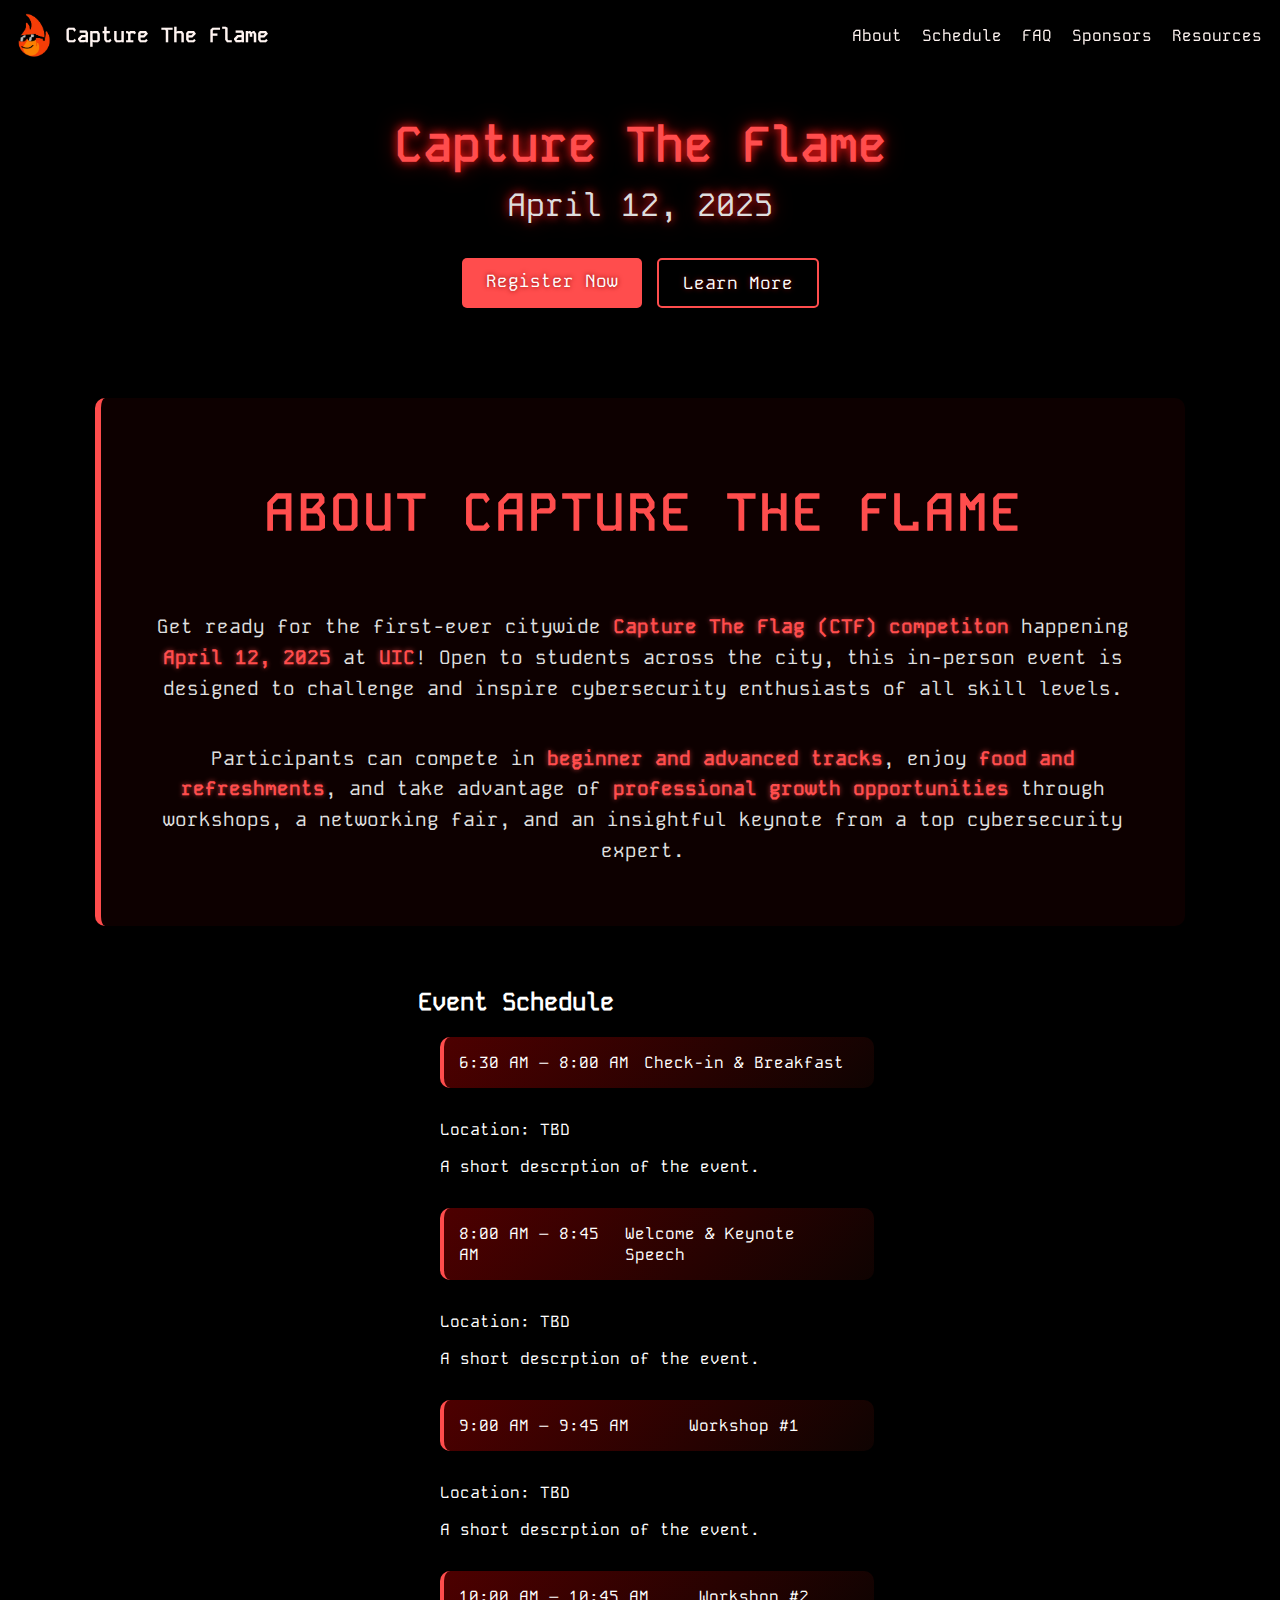
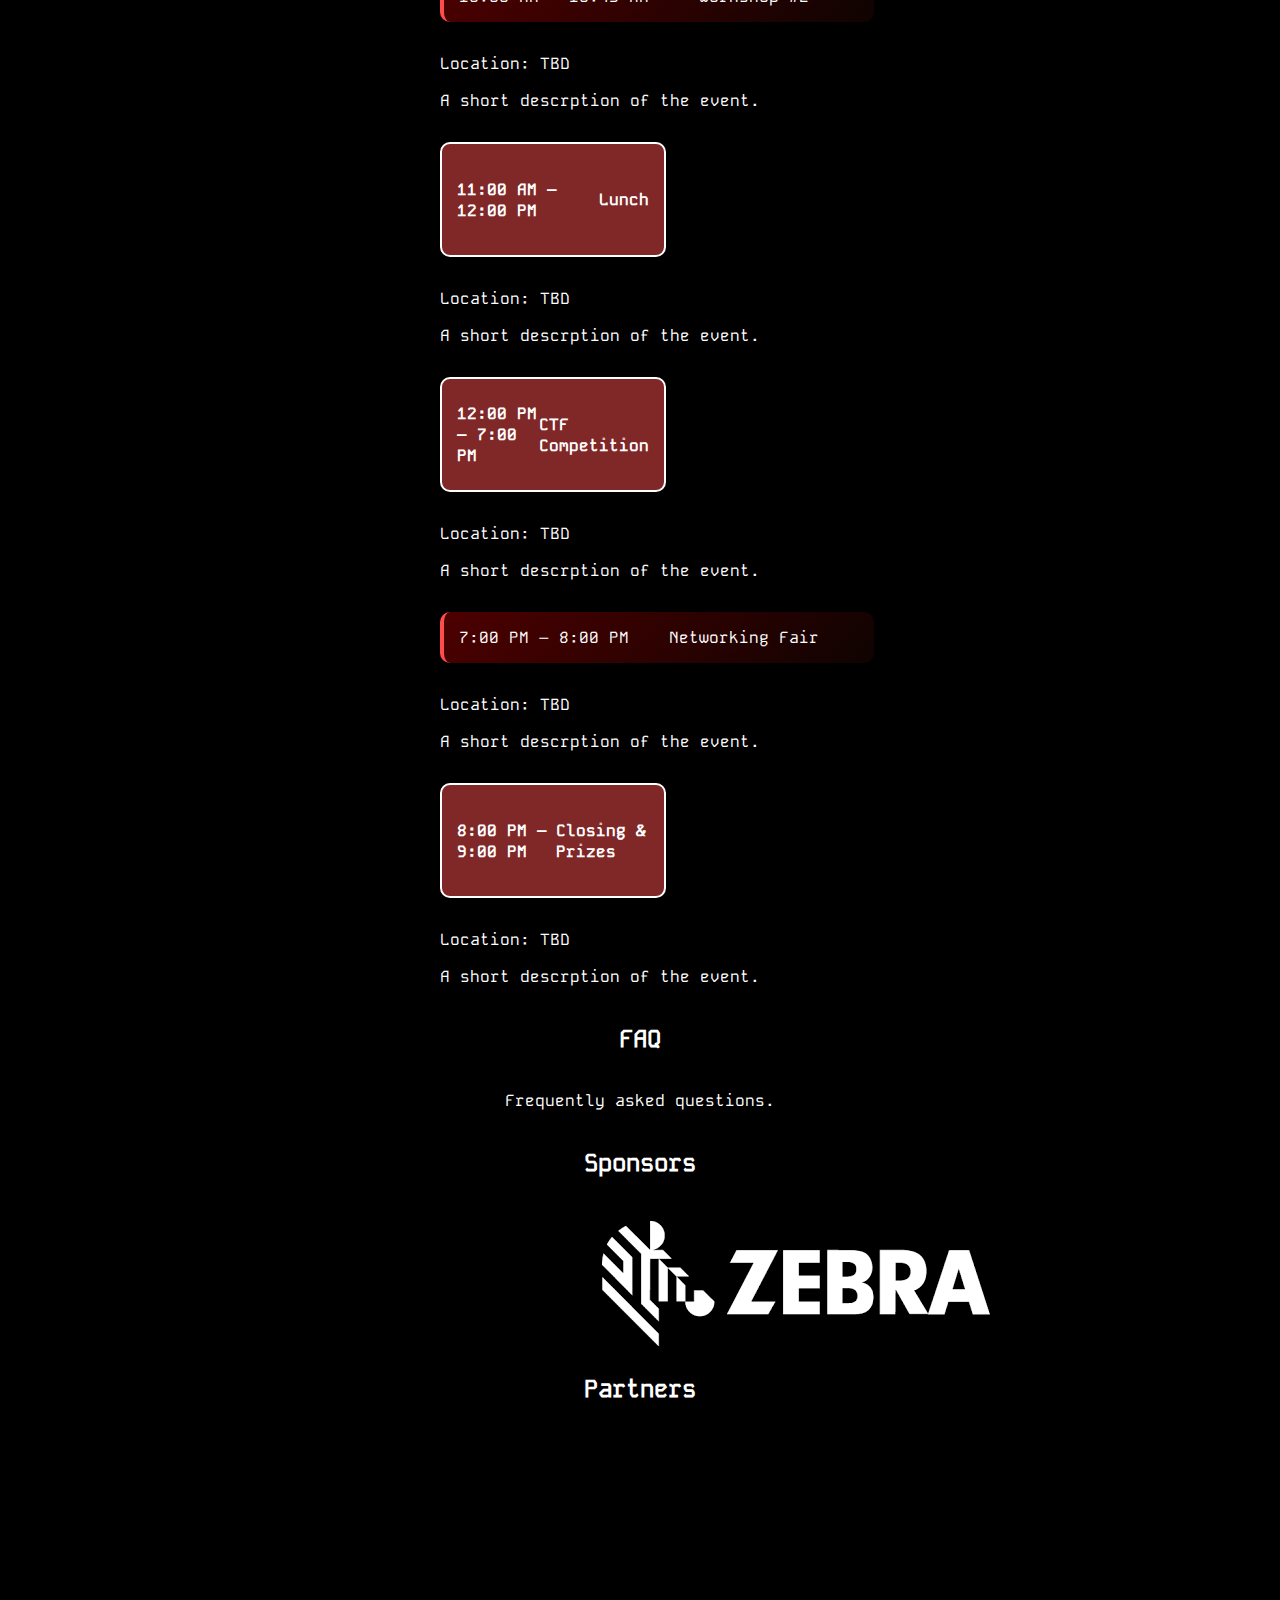
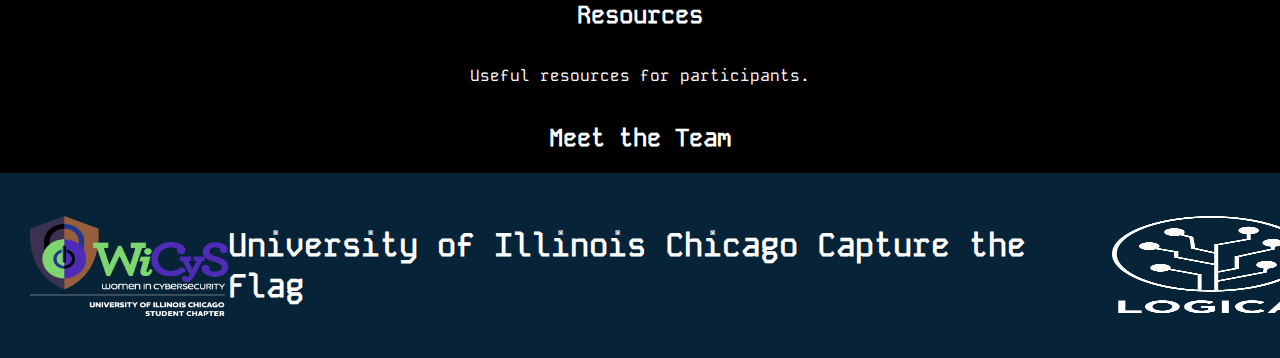
==== commit eb74bf24: "Update index.html" ====
--- a/index.html
+++ b/index.html
@@ -3,7 +3,7 @@
 <head>
     <meta charset="UTF-8">
     <meta name="viewport" content="width=device-width, initial-scale=1.0">
-    <title>Capture The Flame 2025</title>
+    <title>CTF Test</title>
     <link rel="stylesheet" href="styles.css">
     <link rel="website icon" type="png" href="CTF_Logo_SP25.png">
 </head>
@@ -40,52 +40,97 @@
         </div>
 
         <!-- About Section -->
-        <div class="section-container" id="about">
-            <h2>About</h2>
-            <p>Information about the event.</p>
+        <div class="section-container about-section" id="about">
+            <h2>About Capture The Flame</h2>
+            <p>Get ready for the first-ever citywide <span class="highlight">Capture The Flag (CTF) competiton</span> happening <span class="highlight">April 12, 2025</span> at <span class="highlight">UIC</span>! Open to students across the city, this in-person event is designed to challenge and inspire cybersecurity enthusiasts of all skill levels.</p>
+            <p> Participants can compete in <span class="highlight">beginner and advanced tracks</span>, enjoy <span class="highlight">food and refreshments</span>, and take advantage of <span class="highlight">professional growth opportunities</span> through workshops, a networking fair, and an insightful keynote from a top cybersecurity expert.</p>
         </div>
+        
 
         <!-- Schedule Section -->
-        <div class="section-container" id="schedule">
-            <h2>Schedule</h2>
-            <p>Event schedule details.</p>
-        </div>
+        <section class="schedule-section" id="schedule">
+            <h2>Event Schedule</h2>
+            <div class="schedule-container">
+                <div class="schedule-item">
+                    <span class="time">6:30 AM – 8:00 AM</span>
+                    <span class="event">Check-in & Breakfast</span>
+                    <div class="caret"></div>
+                </div>
+                <div class="details">
+                    <p>Location: TBD</p>
+                    <p>A short descrption of the event.</p>
+                </div>
+                <div class="schedule-item">
+                    <span class="time">8:00 AM – 8:45 AM</span>
+                    <span class="event">Welcome & Keynote Speech</span>
+                    <div class="caret"></div>
+                </div>
+                <div class="details">
+                    <p>Location: TBD</p>
+                    <p>A short descrption of the event.</p>
+                </div>
+                <div class="schedule-item">
+                    <span class="time">9:00 AM – 9:45 AM</span>
+                    <span class="event">Workshop #1</span>
+                    <div class="caret"></div>
+                </div>
+                <div class="details">
+                    <p>Location: TBD</p>
+                    <p>A short descrption of the event.</p>
+                </div>
+                <div class="schedule-item">
+                    <span class="time">10:00 AM – 10:45 AM</span>
+                    <span class="event">Workshop #2</span>
+                    <div class="caret"></div>
+                </div>
+                <div class="details">
+                    <p>Location: TBD</p>
+                    <p>A short descrption of the event.</p>
+                </div>
+                <div class="schedule-item highlight">
+                    <span class="time">11:00 AM – 12:00 PM</span>
+                    <span class="event">Lunch</span>
+                    <div class="caret"></div>
+                </div>
+                <div class="details">
+                    <p>Location: TBD</p>
+                    <p>A short descrption of the event.</p>
+                </div>
+                <div class="schedule-item highlight">
+                    <span class="time">12:00 PM – 7:00 PM</span>
+                    <span class="event">CTF Competition</span>
+                    <div class="caret"></div>
+                </div>
+                <div class="details">
+                    <p>Location: TBD</p>
+                    <p>A short descrption of the event.</p>
+                </div>
+                <div class="schedule-item">
+                    <span class="time">7:00 PM – 8:00 PM</span>
+                    <span class="event">Networking Fair</span>
+                    <div class="caret"></div>
+                </div>
+                <div class="details">
+                    <p>Location: TBD</p>
+                    <p>A short descrption of the event.</p>
+                </div>
+                <div class="schedule-item highlight">
+                    <span class="time">8:00 PM – 9:00 PM</span>
+                    <span class="event">Closing & Prizes</span>
+                    <div class="caret"></div>
+                </div>
+                <div class="details">
+                    <p>Location: TBD</p>
+                    <p>A short descrption of the event.</p>
+                </div>
+            </div>
+        </section>
 
         <!-- FAQ Section -->
         <div class="section-container" id="faq">
             <h2>FAQ</h2>
             <p>Frequently asked questions.</p>
-
-            <div class="faq-grid">
-                <div class="faq-item">
-                    <div class="faq-box">What is a Capture the Flag?</div>
-                    <div class="faq-answer">A competition where you get to work in a team and solve many different kinds of cyber security challenges!</div>
-                </div>
-                <div class="faq-item">
-                    <div class="faq-box">What if I don't have experience?</div>
-                    <div class="faq-answer">You don't need experience! We have a Beginner Track for those with no prior experience.</div>
-                </div>
-                <div class="faq-item">
-                    <div class="faq-box">Why would I do a Capture the Flag?</div>
-                    <div class="faq-answer">Capture the Flag competitions are a great opportunity to showcase your cyber security capabilities and pick up some new tricks from other participants!</div>
-                </div>
-                <div class="faq-item">
-                    <div class="faq-box">Do I have to go to UIC to participate?</div>
-                    <div class="faq-answer">No! The competition is available to any Chicagoland Universities!</div>
-                </div>
-                <div class="faq-item">
-                    <div class="faq-box">Who is hosting the event?</div>
-                    <div class="faq-answer">UIC's WiCys and LOGICA organizations</div>
-                </div>
-                <div class="faq-item">
-                    <div class="faq-box">What are resources that we will need?</div>
-                    <div class="faq-answer">We will be providing a cyber pack that contains any sites required to compete</div>
-                </div>                                     
-            </div>
-
         </div>
-
-
 
         <!-- Sponsors and Partner Section -->
          <div class="section-container" id="sponsorsPartners">
@@ -105,18 +150,8 @@
                     <canvas id="partner-canvas"></canvas>
                     <!-- <img id="partner-logo" src="imanage.png" alt="Partner"> -->
                 </div>
-                <!---
-
-                Change to a rotating div
-                    What resources can I use to prepare?
-                    What if I dont have I team?
-                    -->
             </div>
 
-        <!-- Sponsors Section -->
-        <div class="section-container" id="sponsors">
-            <h2>Sponsors</h2>
-            <p>Information about sponsors.</p>
         </div>
 
         <!-- Resources Section -->
@@ -128,24 +163,16 @@
         <!-- Meet the Team Section -->
         <div class="section-container" id="team">
             <h2>Meet the Team</h2>
+            <div class="team-grid" id="teamGrid"></div>
         </div>
 
     </div>
 
     <!-- Footer -->
     <footer>
-        <div class = "footerDiv">
-            <div>
-                <img src="wicys_logo.png" id="wicys_logo">
-            </div>
-            <div class = "footerText">
-                <h1>University of Illinois Chicago</h1>
-                <h1>Capture the Flame</h1>
-            </div>
-            <div>
-                <img src="logica_logo.png" id="logica_logo">
-            </div>
-        </div>
+        <img src="wicys_logo.png" id="wicys_logo">
+        <h1>University of Illinois Chicago Capture the Flag</h1>
+        <img src="logica_logo.png" id="logica_logo">
     </footer>
 
     <script src="scripts.js"></script>
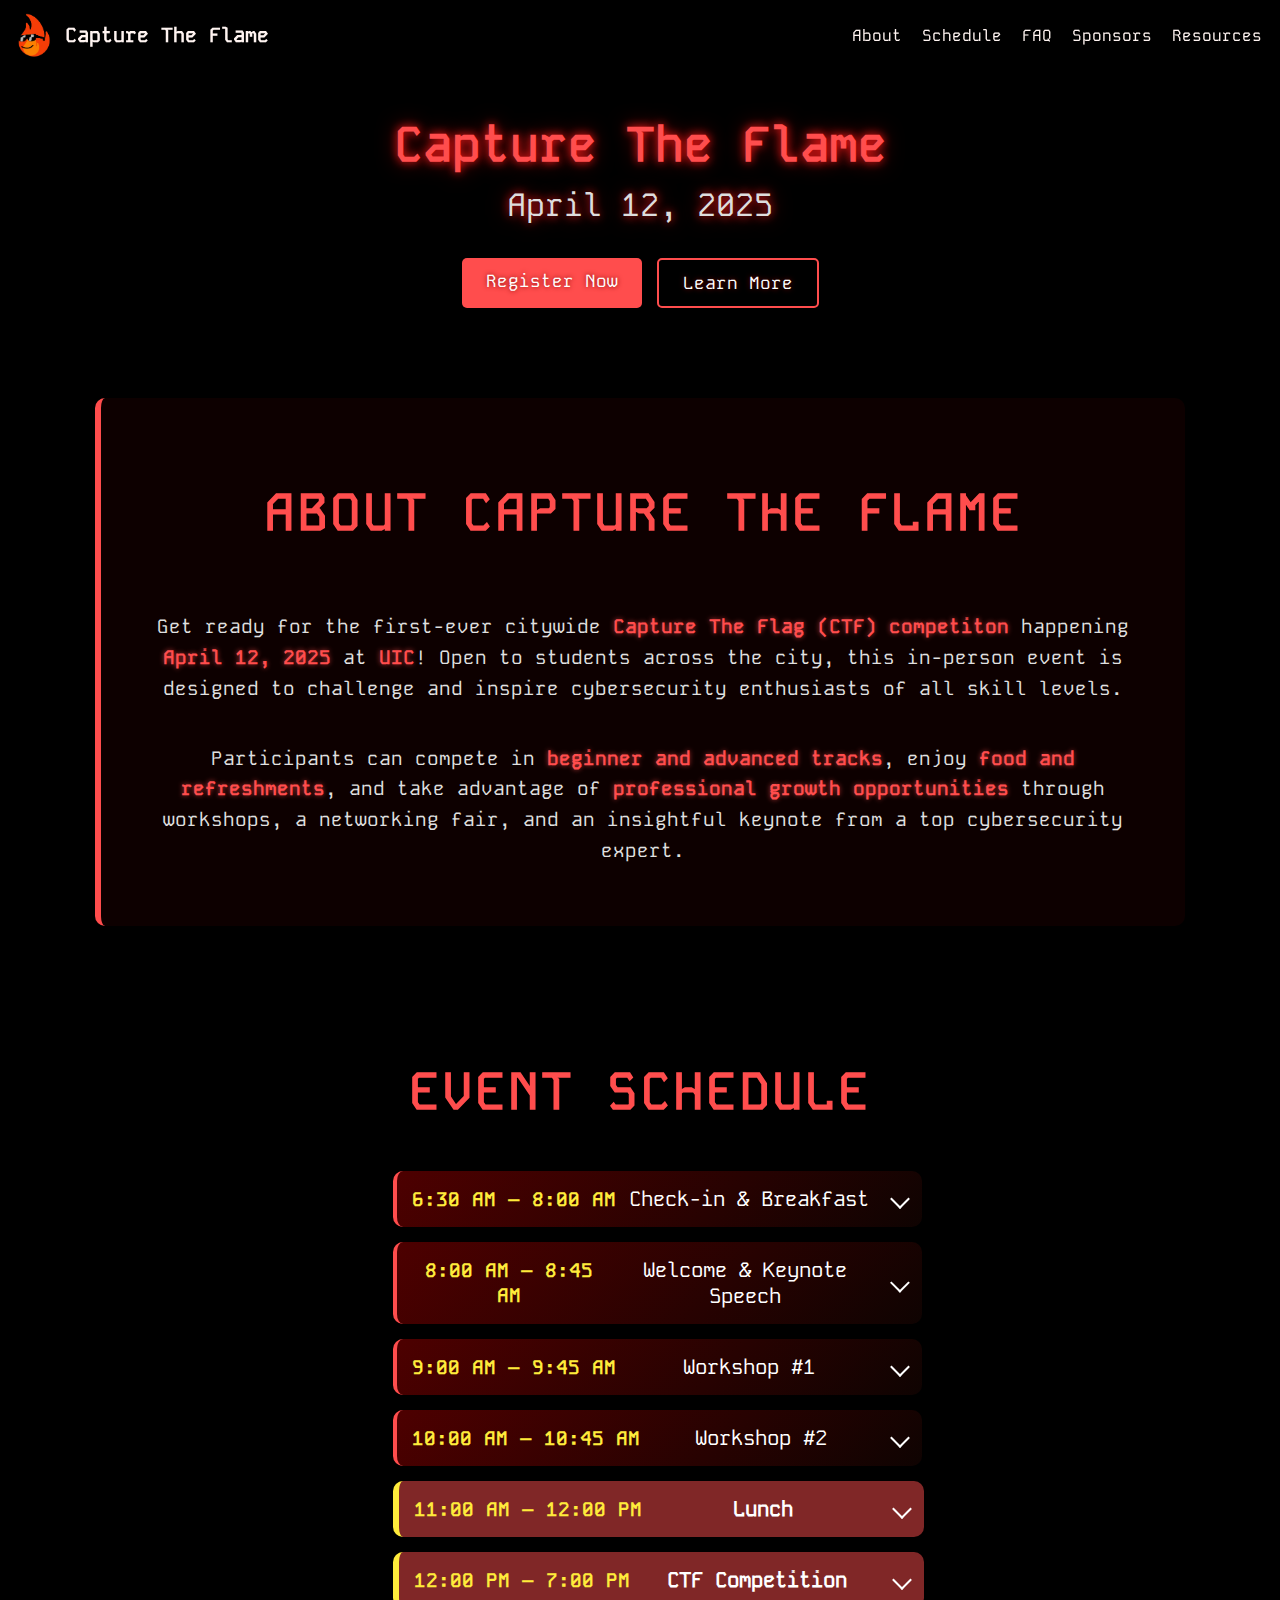
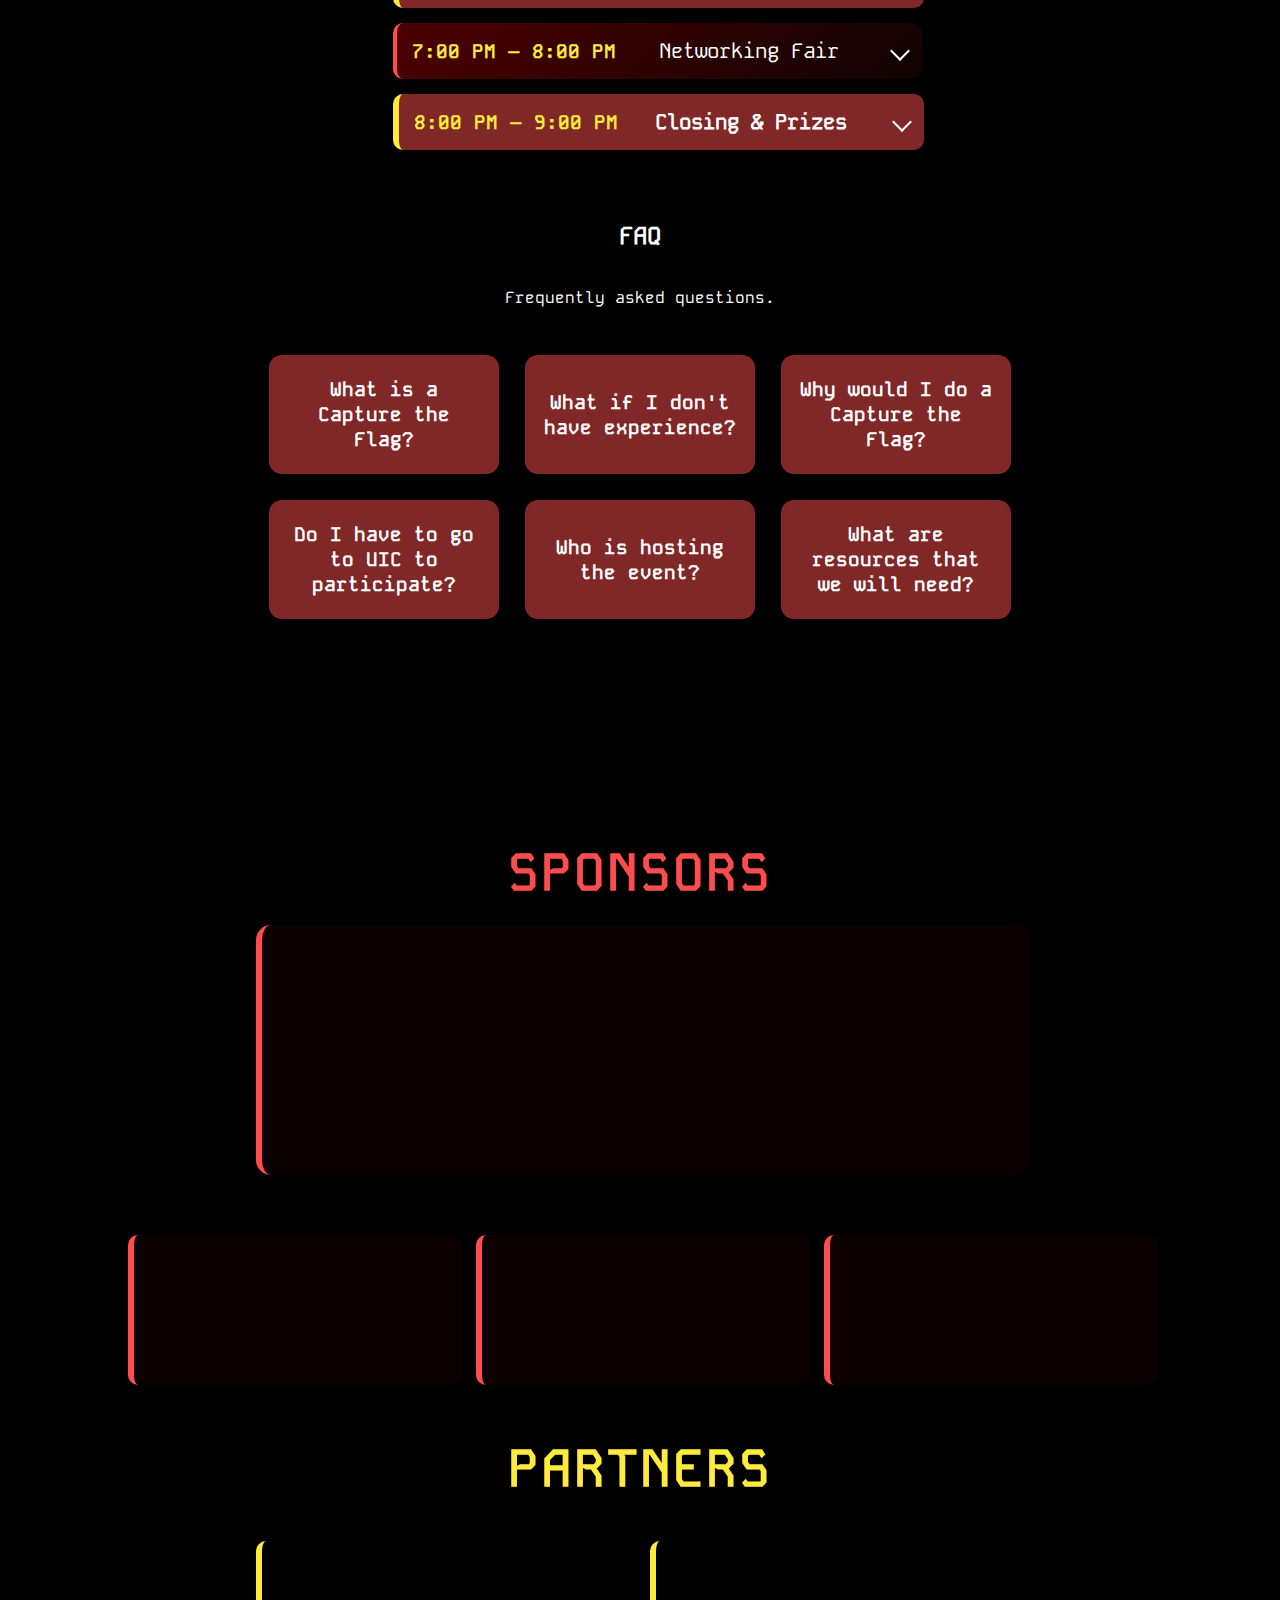
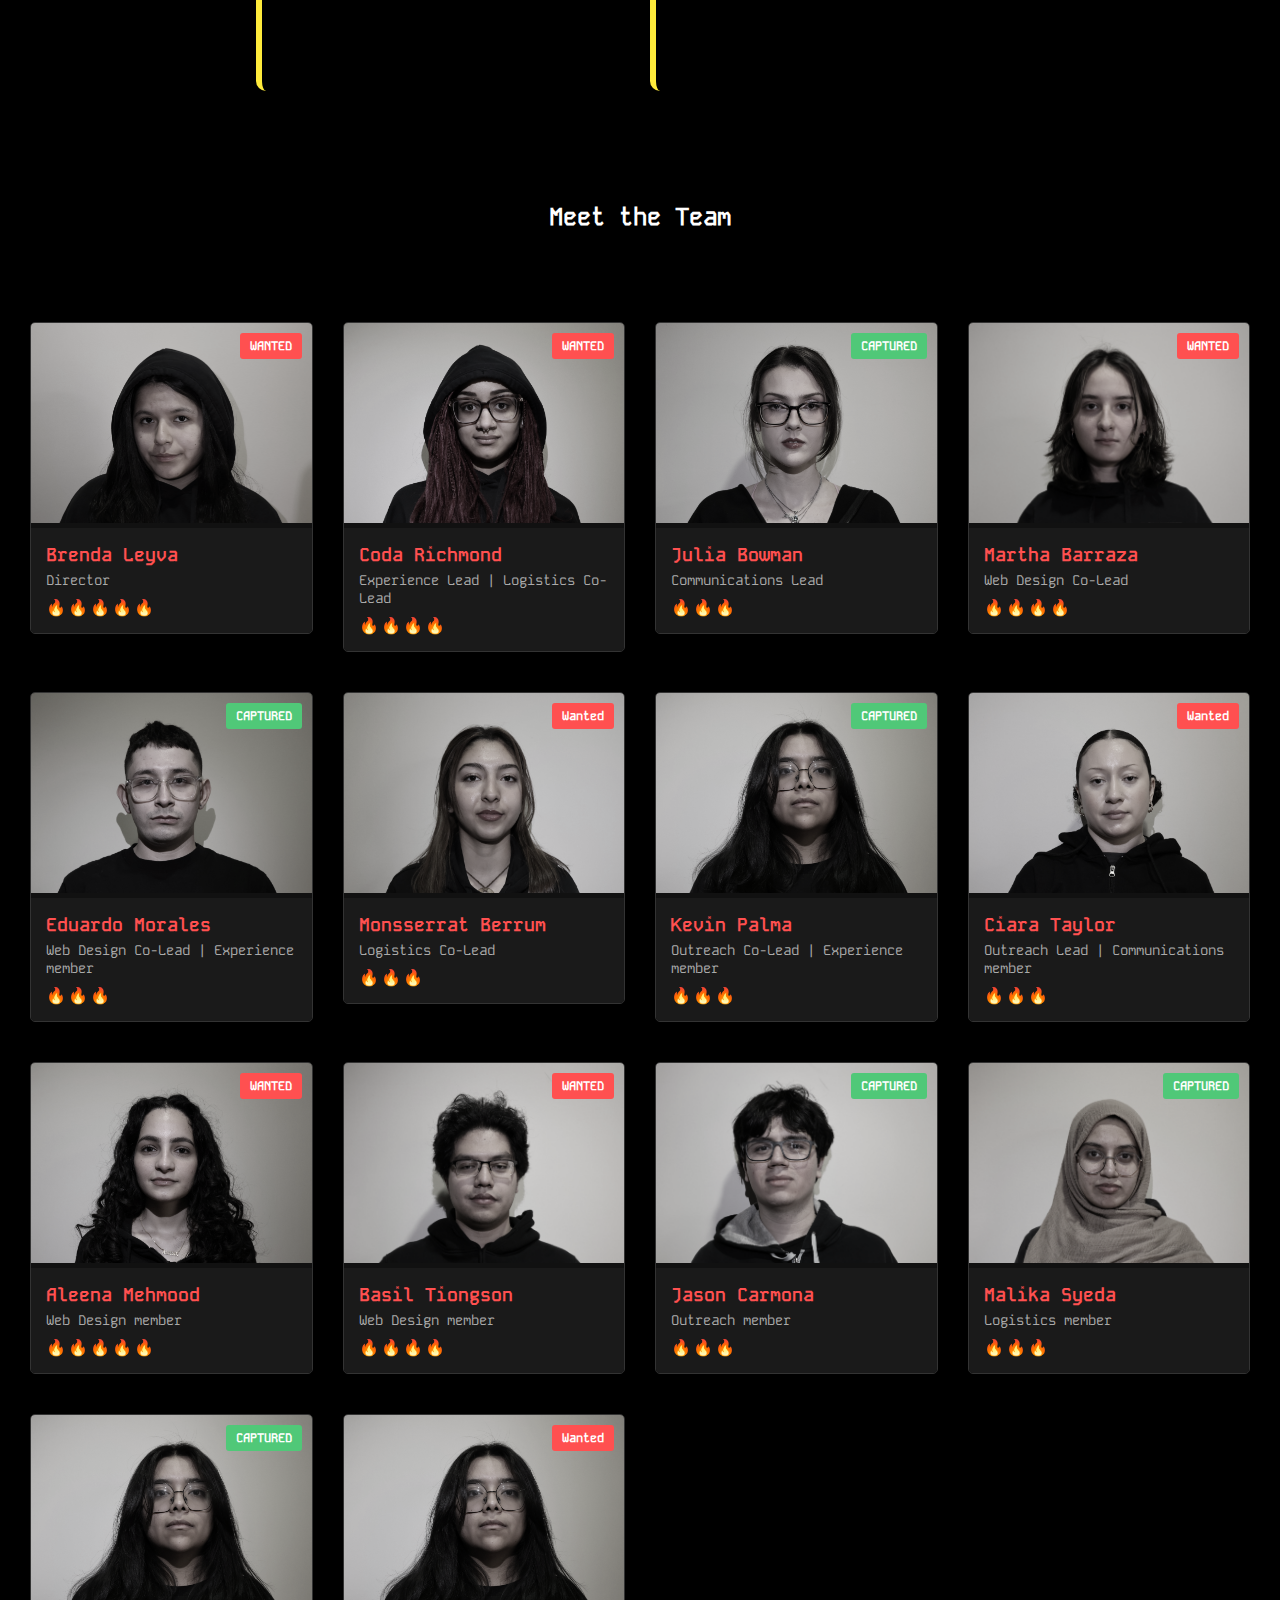
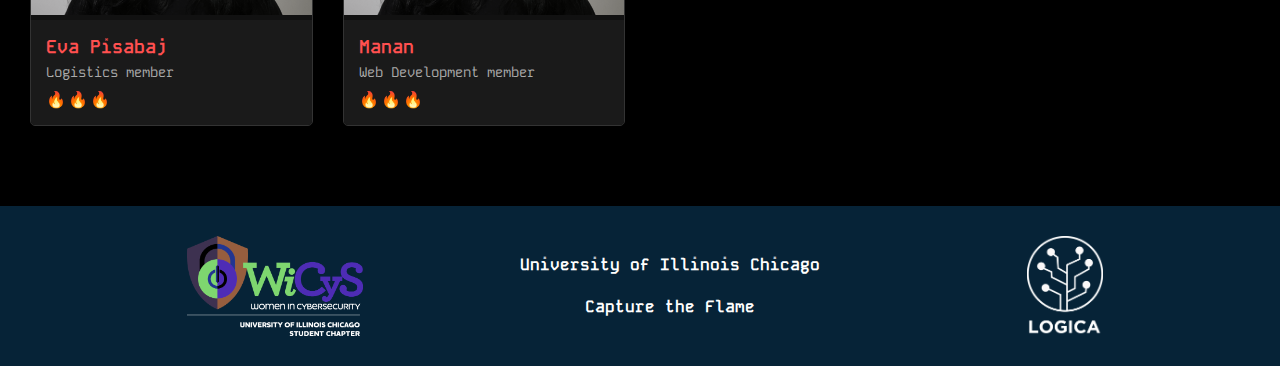
==== commit df709ff7: "merging all parts" ====
--- a/index.html
+++ b/index.html
@@ -7,6 +7,7 @@
     <link rel="stylesheet" href="styles.css">
     <link rel="website icon" type="png" href="CTF_Logo_SP25.png">
 </head>
+
 <body>
 
     <!-- Navigation Banner -->
@@ -126,55 +127,99 @@
             </div>
         </section>
 
-        <!-- FAQ Section -->
         <div class="section-container" id="faq">
             <h2>FAQ</h2>
             <p>Frequently asked questions.</p>
-        </div>
-
-        <!-- Sponsors and Partner Section -->
-         <div class="section-container" id="sponsorsPartners">
-
-            <div class="section-container sponsor-section" id="sponsors">
-                <h2>Sponsors</h2>
-                <div class="sponsor-display">
-                    <canvas id="sponsor-canvas"></canvas>
-                    <img id="sponsor-logo" src="zebrawhite.png" alt="Sponsor">
-                </div>
-                <!-- <p>Information about sponsors.</p> -->
-            </div>
-
-            <div class="section-container partner-section" id="partners">
-                <h2>Partners</h2>
-                <div class="partner-display">
-                    <canvas id="partner-canvas"></canvas>
-                    <!-- <img id="partner-logo" src="imanage.png" alt="Partner"> -->
-                </div>
-            </div>
-
-        </div>
-
-        <!-- Resources Section -->
-        <div class="section-container" id="resources">
-            <h2>Resources</h2>
-            <p>Useful resources for participants.</p>
-        </div>
-
-        <!-- Meet the Team Section -->
-        <div class="section-container" id="team">
-            <h2>Meet the Team</h2>
-            <div class="team-grid" id="teamGrid"></div>
-        </div>
+
+            <div class="faq-grid">
+                <div class="faq-item">
+                    <div class="faq-box">What is a Capture the Flag?</div>
+                    <div class="faq-answer">A competition where you get to work in a team and solve many different kinds of cyber security challenges!</div>
+                </div>
+                <div class="faq-item">
+                    <div class="faq-box">What if I don't have experience?</div>
+                    <div class="faq-answer">You don't need experience! We have a Beginner Track for those with no prior experience.</div>
+                </div>
+                <div class="faq-item">
+                    <div class="faq-box">Why would I do a Capture the Flag?</div>
+                    <div class="faq-answer">Capture the Flag competitions are a great opportunity to showcase your cyber security capabilities and pick up some new tricks from other participants!</div>
+                </div>
+                <div class="faq-item">
+                    <div class="faq-box">Do I have to go to UIC to participate?</div>
+                    <div class="faq-answer">No! The competition is available to any Chicagoland Universities!</div>
+                </div>
+                <div class="faq-item">
+                    <div class="faq-box">Who is hosting the event?</div>
+                    <div class="faq-answer">UIC's WiCys and LOGICA organizations</div>
+                </div>
+                <div class="faq-item">
+                    <div class="faq-box">What are resources that we will need?</div>
+                    <div class="faq-answer">We will be providing a cyber pack that contains any sites required to compete</div>
+                </div>                                     
+            </div>
+
+        </div>
+
+<!-- Sponsors & Partners Section -->
+    <div class="section-container" id="sponsorsPartners">
+        <h2>Sponsors</h2>
+
+        <!-- Main Sponsor (Bigger and Centered) -->
+        <div class="main-sponsor">
+            <div class="sponsor-display">
+                <canvas id="main-sponsor-canvas"></canvas>
+            </div>
+        </div>
+
+        <!-- Other Sponsors (Displayed in a Grid) -->
+        <div class="sponsor-grid">
+            <div class="sponsor-card">
+                <canvas id="sponsor-canvas-1"></canvas>
+            </div>
+            <div class="sponsor-card">
+                <canvas id="sponsor-canvas-2"></canvas>
+            </div>
+            <div class="sponsor-card">
+                <canvas id="sponsor-canvas-3"></canvas>
+            </div>
+        </div>
+
+        <h3>Partners</h3>
+
+        <!-- Partners (Displayed in a Row) -->
+        <div class="partner-grid">
+            <div class="partner-card">
+                <canvas id="partner-canvas-1"></canvas>
+            </div>
+            <div class="partner-card">
+                <canvas id="partner-canvas-2"></canvas>
+            </div>
+        </div>
+    </div>
+
+    <div class="section-container" id="team">
+        <h2>Meet the Team</h2>
+        <div class="team-grid" id="teamGrid"></div>
+    </div>
 
     </div>
 
     <!-- Footer -->
     <footer>
-        <img src="wicys_logo.png" id="wicys_logo">
-        <h1>University of Illinois Chicago Capture the Flag</h1>
-        <img src="logica_logo.png" id="logica_logo">
+        <div class = "footerDiv">
+            <div>
+                <img src="wicys_logo.png" id="wicys_logo">
+            </div>
+            <div class = "footerText">
+                <h1>University of Illinois Chicago</h1>
+                <h1>Capture the Flame</h1>
+            </div>
+            <div>
+                <img src="logica_logo.png" id="logica_logo">
+            </div>
+        </div>
     </footer>
 
     <script src="scripts.js"></script>
 </body>
-</html>
+</html>--- a/styles.css
+++ b/styles.css
@@ -4,7 +4,7 @@
     font-weight: normal;
     font-style: normal;
 }
-
+@import url('https://fonts.googleapis.com/css2?family=Press+Start+2P&display=swap&effect=fire-animation');
 /* General Styles */
 body {
     font-family:'KodeMono';
@@ -163,11 +163,10 @@
 
 ABOUT SECTION PUT STUFF HERE  
 
-
 */
 /* About Section Styling */
 .about-section {
-    background-color: #8000001a; /* Maroon with transparency */
+    background-color: rgba(128, 0, 0, 0.1); /* Maroon with transparency */
     border-left: 6px solid #ff4d4d; /* Red accent */
     text-align: center;
     padding: 40px 30px;
@@ -221,29 +220,24 @@
 SCHEDULE SECTION PUT STUFF HERE 
 
 */
-
-
-
-/* 
-
-FAQ SECTION GO HERE 
-/* faq grid */
-.faq-grid {
-    position: relative; /* so absolute positioning of answers is within the grid */ 
-    display: grid;
-    grid-template-columns: repeat(3, 1fr); /* 3 columns */
-    grid-template-rows: auto; /* fill automatically */ 
-    gap: 2vw;
-    margin-top: 2vh;
-    padding-top: 1vw;
-    padding-bottom: 4vw; /* flexible with screen width */
-}
-
-/* leaves enough room for the answers to display */ 
-.faq-grid::after {
-    content: ""; /* couldnt get spacing to work without this */ 
-    display: block;
-    height: 4vw; /* keep the same as padding-bottom */
+.schedule-section {
+    text-align: center;
+    padding: 50px 20px;
+    background: black;
+    color: white;
+}
+
+.schedule-section h2, .faq-section h2 {
+    font-size: 3.2rem;
+    font-weight: 800;
+    font-family:'KodeMono';
+    /* font-style: italic; */
+    color: #ff4d4d; 
+    text-transform: uppercase;
+    letter-spacing: 2px;
+    position: relative;
+    display: inline-block;
+    padding-bottom: 5px;
 }
 
 /* Schedule Container */
@@ -276,72 +270,71 @@
 
 /* Highlight Important Events */
 .schedule-item.highlight {
-    background: #ff4d4d80;
+    background: rgba(255, 77, 77, 0.5);
     font-weight: bold;
-    border: 0.2vw solid rgb(255, 255, 255);
-    cursor: pointer; 
-    transition: all 0.3s ease-in-out;
-    position: relative;
-    
-    /* sizes change with screen */
-    width: 15vw; 
-    max-width: 20vw;
-    height: 9vh;
-    min-height: 50px; /* minimum height for small screen so it can still be read */
-    display: flex;
-    justify-content: center;
-    align-items: center;
-}
-
-/* hover over questions */
-.faq-box:hover {
-    background-color: rgba(255, 255, 255, 0);
-    color: rgb(255, 69, 12);
-    border: 0.2vw solid rgb(255, 69, 12);
-    transform: scale(1.05);
-}
-
-/* answers */
-.faq-answer {
-    position: absolute; 
-    top: calc(100% + 0.5vw); /* this just moves it down */
-    left: 0; 
-    width: calc(100% - 4vw); /* this makes it the same as faq-box width minus padding */
-    background: linear-gradient(
-        to bottom,
-        #fb450d00 0%,
-        #ff603000 50%,
-        rgba(255, 69, 12, 0.517) 100%
-      );    
+    border-left: 6px solid #ffeb3b;
+}
+
+/* Special Styling for the Main Event */
+.schedule-item.main-event {
+    background: rgba(255, 0, 0, 0.8);
+    font-weight: bold;
+    border-left: 6px solid yellow;
+    text-shadow: 0 0 10px yellow;
+}
+
+.schedule-item .time {
+    font-weight: bold;
+    color: #ffeb3b;
+    font-size: 1.2rem;
+}
+
+.schedule-item .event {
+    font-size: 1.3rem;
     color: white;
-    font-size: 1.3vw; /* change with screen */
-    padding: 2vw;
-    border: 0.2vw solid white;
-    border-radius: 1vw;
-    /* width: 15vw; */
-    box-shadow: 0px 6px 8px rgba(0, 0, 0, 0.15);
-    display: none; 
-    transition: opacity 0.3s ease-in-out, visibility 0.3s ease-in-out;
-}
-
-/* answer is shown when clicked */
-.faq-item.active .faq-answer {
-    display: block;
-    margin-top: 1.5vw;
-}
-
-/* this is all screen sizing stuff so it stays similarly laid out on different sizes */
-@media (max-width: 1024px) { 
-    /* 
-    .faq-grid {
-        /* grid-template-columns: repeat(2, 1fr);  
-        /* fewer columns for space 
-    }
-    */ 
-    .faq-box {
-        width: 20vw; /* slightly wider columns */
-        height: 10vh;
-    }
+}
+
+.schedule-header {
+    display: flex;
+    align-items: center;
+    justify-content: space-between;
+    width: 100%;
+}
+
+.caret {
+    width: 12px;
+    height: 12px;
+    border-left: 2px solid white;
+    border-bottom: 2px solid white;
+    transform: rotate(-45deg);
+    transition: transform 0.3s ease;
+    margin-left: 10px;
+}
+
+.details {
+    display: none;
+    margin-top: 10px;
+    overflow: hidden;
+    background: linear-gradient(135deg, rgba(128, 0, 0, 0.1), rgba(40, 40, 40, 0.9));
+    padding: 10px;
+    border-radius: 5px;
+    width: 100%;
+    transition: max-height 0.5s ease-out, opacity 0.4s ease-in-out;
+    /* box-shadow: 0 0 10px rgba(255, 77, 77, 0.3); */
+}
+
+.schedule-item.active .details {
+    max-height: 300px; 
+    opacity: 1;
+}
+
+/* caret animation */
+.caret {
+    transition: transform 0.3s ease, opacity 0.2s ease-in-out;
+}
+
+.schedule-item.active .caret {
+    transform: rotate(136deg);
 }
 
 /* Responsive Design */
@@ -356,8 +349,7 @@
 /* 
 
 FAQ SECTION GO HERE 
-
-*/
+<<<<<<< HEAD
 /* faq grid */
 .faq-grid {
     position: relative; /* so absolute positioning of answers is within the grid */ 
@@ -475,14 +467,196 @@
         font-size: 2vw; /* bigger font*/
     }
 }
-
 /* 
 
 SPONSORS SECTION GO HERE
 
 */
 
-
+/* Center the sponsor section */
+.sponsor-display {
+    position: relative;
+    width: 500px;
+    height: 200px;
+    background-color: black;
+    overflow: hidden;
+    display: flex;
+    justify-content: center;
+    align-items: center;
+    margin: auto;
+}
+
+.sponsor-section h2{
+    font-size: 3.2rem;
+    font-weight: 800;
+    font-family:'KodeMono';
+    /* font-style: italic; */
+    color: #ff4d4d; /* Fiery Red */
+    /* text-shadow: 0 0 10px #ff1a1a, 0 0 20px #820303; */
+    text-transform: uppercase;
+    letter-spacing: 2px;
+    position: relative;
+    display: inline-block;
+    padding-bottom: 5px;
+}
+
+/* === SPONSORS & PARTNERS SECTION === */
+#sponsorsPartners {
+    display: flex;
+    flex-direction: column;
+    align-items: center;
+    justify-content: center;
+    width: 100%;
+    padding: 50px 20px;
+    text-align: center;
+}
+
+/* Titles */
+#sponsorsPartners h2 {
+    font-size: 3.2rem;
+    font-weight: 800;
+    font-family: 'KodeMono';
+    color: #ff4d4d;
+    text-transform: uppercase;
+    letter-spacing: 2px;
+    margin-bottom: 20px;
+}
+
+/* === MAIN SPONSOR SECTION === */
+.main-sponsor {
+    text-align: center;
+    margin-bottom: 40px;
+    width: 60%;
+}
+
+#sponsorsPartners h3 {
+    font-size: 3.2rem;
+    font-weight: 800;
+    text-transform: uppercase;
+    letter-spacing: 2px;
+    margin-bottom: 20px;
+    color: #ffeb3b;
+    /* text-shadow: 0 0 10px yellow; */
+}
+
+/* Style the main sponsor display */
+.sponsor-display {
+    display: flex;
+    justify-content: center;
+    align-items: center;
+    width: 100%;
+    height: 250px;
+    background-color: rgba(128, 0, 0, 0.1);
+    overflow: hidden;
+    position: relative;
+    border-left: 6px solid #ff4d4d;
+    border-radius: 15px;
+}
+
+.sponsor-display:hover {
+    transform: scale(1.02);
+    box-shadow: 0 6px 20px rgba(255, 77, 77, 0.5);
+}
+
+/* === SPONSOR GRID (Other Sponsors) === */
+.sponsor-grid {
+    display: grid;
+    grid-template-columns: repeat(3, 1fr);
+    gap: 20px;
+    width: 80%;
+    margin-top: 20px;
+}
+
+.sponsor-card {
+    display: flex;
+    justify-content: center;
+    align-items: center;
+    width: 100%;
+    height: 150px;
+    background-color: rgba(128, 0, 0, 0.1);
+    border-left: 6px solid #ff4d4d;
+    border-radius: 10px;
+    overflow: hidden;
+    position: relative;
+}
+
+.sponsor-card:hover {
+    transform: scale(1.02);
+    box-shadow: 0 6px 20px rgba(255, 77, 77, 0.5);
+}
+
+/* === PARTNER SECTION === */
+.partner-grid {
+    display: flex;
+    justify-content: center;
+    gap: 20px;
+    width: 60%;
+    margin-top: 20px;
+}
+
+.partner-card {
+    display: flex;
+    justify-content: center;
+    align-items: center;
+    width: 100%;
+    height: 150px;
+    background-color: black;
+    border-left: 6px solid #ffeb3b;
+    border-radius: 10px;
+    overflow: visible;
+    position: relative;
+    padding-left: 15px;
+}
+
+
+
+.partner-card:hover {
+    transform: scale(1.02);
+    box-shadow: 0 6px 20px rgba(255, 235, 59, 0.8); /* Enhanced glow on hover */
+}
+
+/* === CANVAS STYLE FOR SPONSORS/PARTNERS === */
+.sponsor-card canvas,
+.partner-card canvas,
+.sponsor-display canvas {
+    position: absolute;
+    width: 100%;
+    height: 100%;
+    image-rendering: pixelated;
+    filter: contrast(120%) brightness(90%);
+}
+
+/* Only apply glitch animation when active */
+.sponsor-display.glitch-active canvas,
+.sponsor-card.glitch-active canvas,
+.partner-card.glitch-active canvas {
+    animation: glitchEffect 0.3s infinite;
+}
+
+/* === GLITCH ANIMATION === */
+@keyframes glitchEffect {
+    0% { filter: contrast(110%) hue-rotate(0deg); }
+    50% { filter: contrast(130%) hue-rotate(10deg); }
+    100% { filter: contrast(110%) hue-rotate(0deg); }
+}
+
+/* === RESPONSIVE DESIGN === */
+@media (max-width: 1024px) {
+    .sponsor-grid {
+        grid-template-columns: repeat(2, 1fr);
+    }
+}
+
+@media (max-width: 768px) {
+    .sponsor-grid {
+        grid-template-columns: repeat(1, 1fr);
+    }
+
+    .partner-grid {
+        flex-direction: column;
+        width: 80%;
+    }
+}
 /* 
 
 RESOURCES SECTION GO HERE
@@ -495,6 +669,188 @@
 MEET THE TEAM SECTION GO HERE 
 
 */
+/* === TEAM SECTION STYLING === */
+/*team section */
+#team {
+    padding: 40px 0;
+}
+
+/*table view */
+.team-table {
+    width: 100%;
+    margin-top: 30px;
+    overflow-x: auto;
+}
+
+.team-table table {
+    width: 100%;
+    border-collapse: separate;
+    border-spacing: 30px 40px;  
+}
+
+.team-member-cell {
+    padding: 0;
+    vertical-align: top;
+    width: 25%;
+}
+
+/*team member card styling */
+.team-member {
+    position: relative;
+    background-color: #111;
+    border: 1px solid #333;
+    border-radius: 5px;
+    overflow: hidden;
+    transition: all 0.3s ease;
+    height: 100%;
+    box-shadow: 0 5px 15px rgba(0, 0, 0, 0.3);
+    cursor: default;
+}
+
+.team-member:hover {
+    transform: translateY(-5px);
+    box-shadow: 0 10px 25px rgba(0, 0, 0, 0.5);
+}
+
+.team-member::after {
+    content: '';
+    position: absolute;
+    top: 0;
+    left: 0;
+    width: 100%;
+    height: 2px;
+    background: linear-gradient(90deg, transparent, #ff3030, #2090ff, transparent);
+    opacity: 0;
+    transition: opacity 0.3s ease;
+}
+
+.team-member:hover::after {
+    opacity: 1;
+    animation: scanline 2s linear infinite;
+}
+
+@keyframes scanline {
+    0% { transform: translateY(-5px); }
+    100% { transform: translateY(100%); }
+}
+
+.team-member img {
+    width: 100%;
+    height: 200px;
+    object-fit: cover;
+    filter: grayscale(80%);
+    transition: filter 0.3s ease;
+}
+
+.team-member:hover img {
+    filter: grayscale(0%);
+}
+
+.status {
+    position: absolute;
+    top: 10px;
+    right: 10px;
+    background-color: #ff5050;
+    color: white;
+    padding: 5px 10px;
+    border-radius: 3px;
+    font-size: 12px;
+    font-weight: bold;
+    z-index: 10;
+}
+
+.status.captured {
+    background-color: #50c878;
+}
+
+.hacker-info {
+    padding: 15px;
+    color: #eee;
+    background-color: #1a1a1a;
+    position: relative;
+    overflow: hidden;
+}
+
+.hacker-info::before {
+    content: '';
+    position: absolute;
+    top: -10px;
+    left: -10px;
+    right: -10px;
+    bottom: -10px;
+    background: repeating-linear-gradient(
+        45deg,
+        rgba(0, 0, 0, 0.1),
+        rgba(0, 0, 0, 0.1) 5px,
+        rgba(0, 0, 0, 0.2) 5px,
+        rgba(0, 0, 0, 0.2) 10px
+    );
+    opacity: 0;
+    transition: opacity 0.3s ease;
+    z-index: -1;
+}
+
+.team-member:hover .hacker-info::before {
+    opacity: 1;
+}
+
+.real-name {
+    font-size: 18px;
+    font-weight: bold;
+    margin-bottom: 5px;
+    color: #ff5050;
+    transition: transform 0.1s ease;
+}
+
+.alias {
+    font-style: italic;
+    font-size: 16px;
+    margin-bottom: 8px;
+    color: #50c878;
+    transition: transform 0.1s ease;
+}
+
+.specialty {
+    font-size: 14px;
+    color: #aaa;
+    margin-bottom: 8px;
+    transition: transform 0.1s ease;
+}
+
+.threat-level {
+    margin-top: 5px;
+    letter-spacing: 2px;
+}
+
+/*Red-Blue glitch effect */
+.actively-glitching {
+    position: relative;
+}
+
+.actively-glitching::before {
+    content: '';
+    position: absolute;
+    top: 0;
+    left: 0;
+    right: 0;
+    bottom: 0;
+    background: rgba(255,255,255,0.05);
+    pointer-events: none;
+    z-index: 1;
+}
+
+/*media query*/
+@media (max-width: 768px) {
+    .team-table table {
+        border-spacing: 15px 30px;
+    }
+    
+    .team-member-cell {
+        display: block;
+        width: 100%;
+    }
+}
+
 
 /* Footer */
 footer {
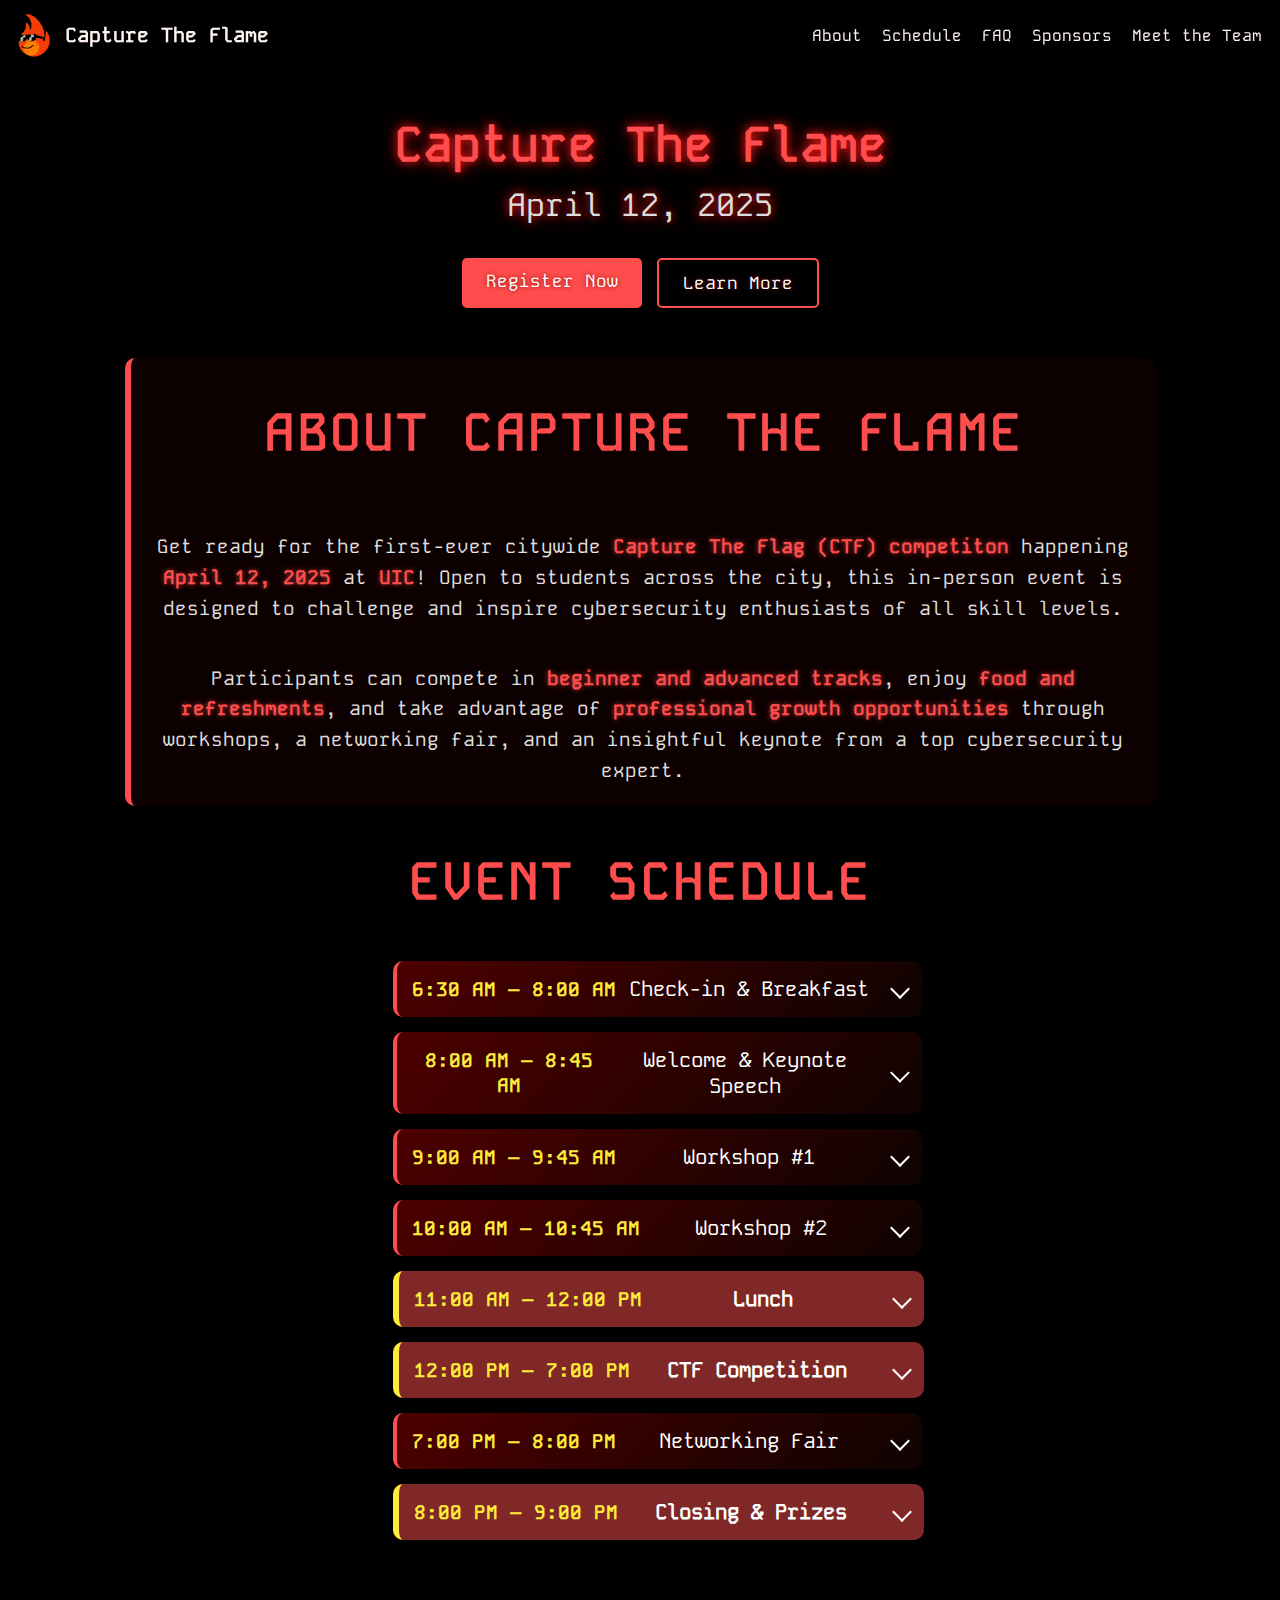
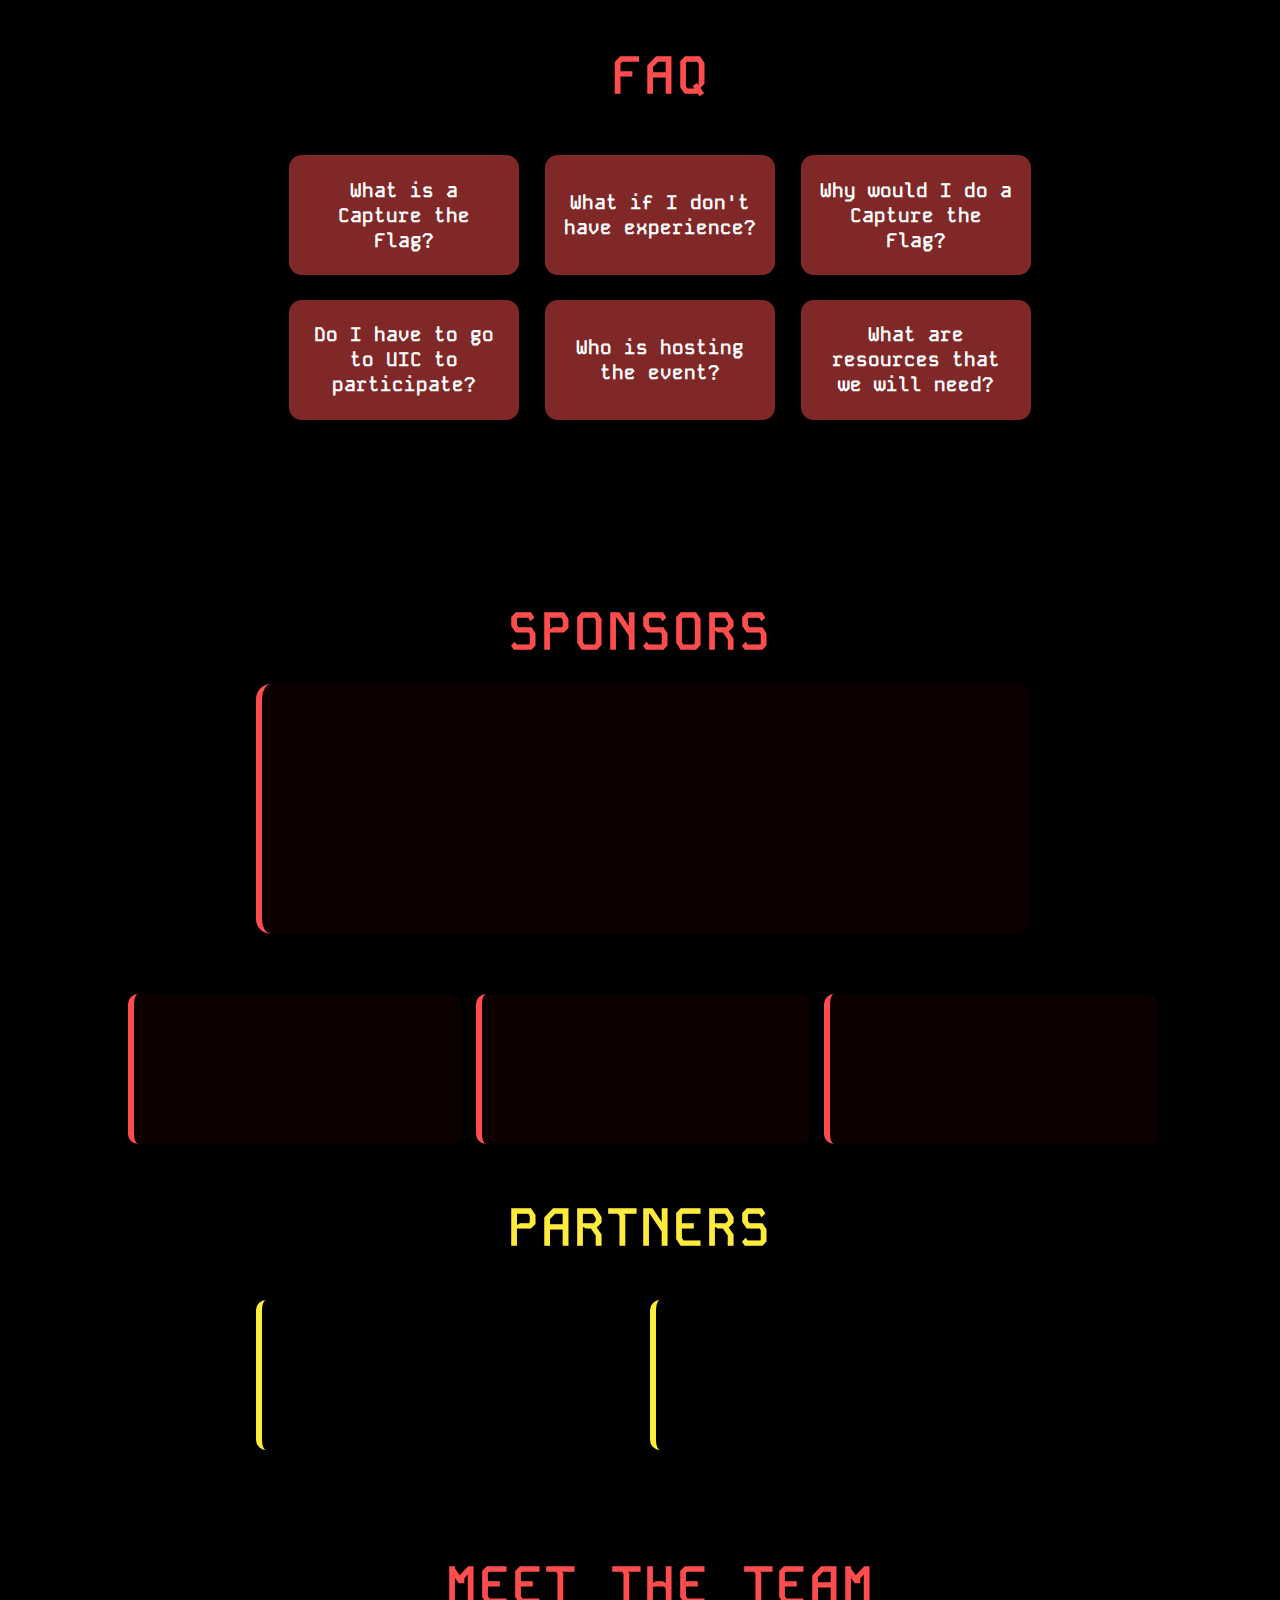
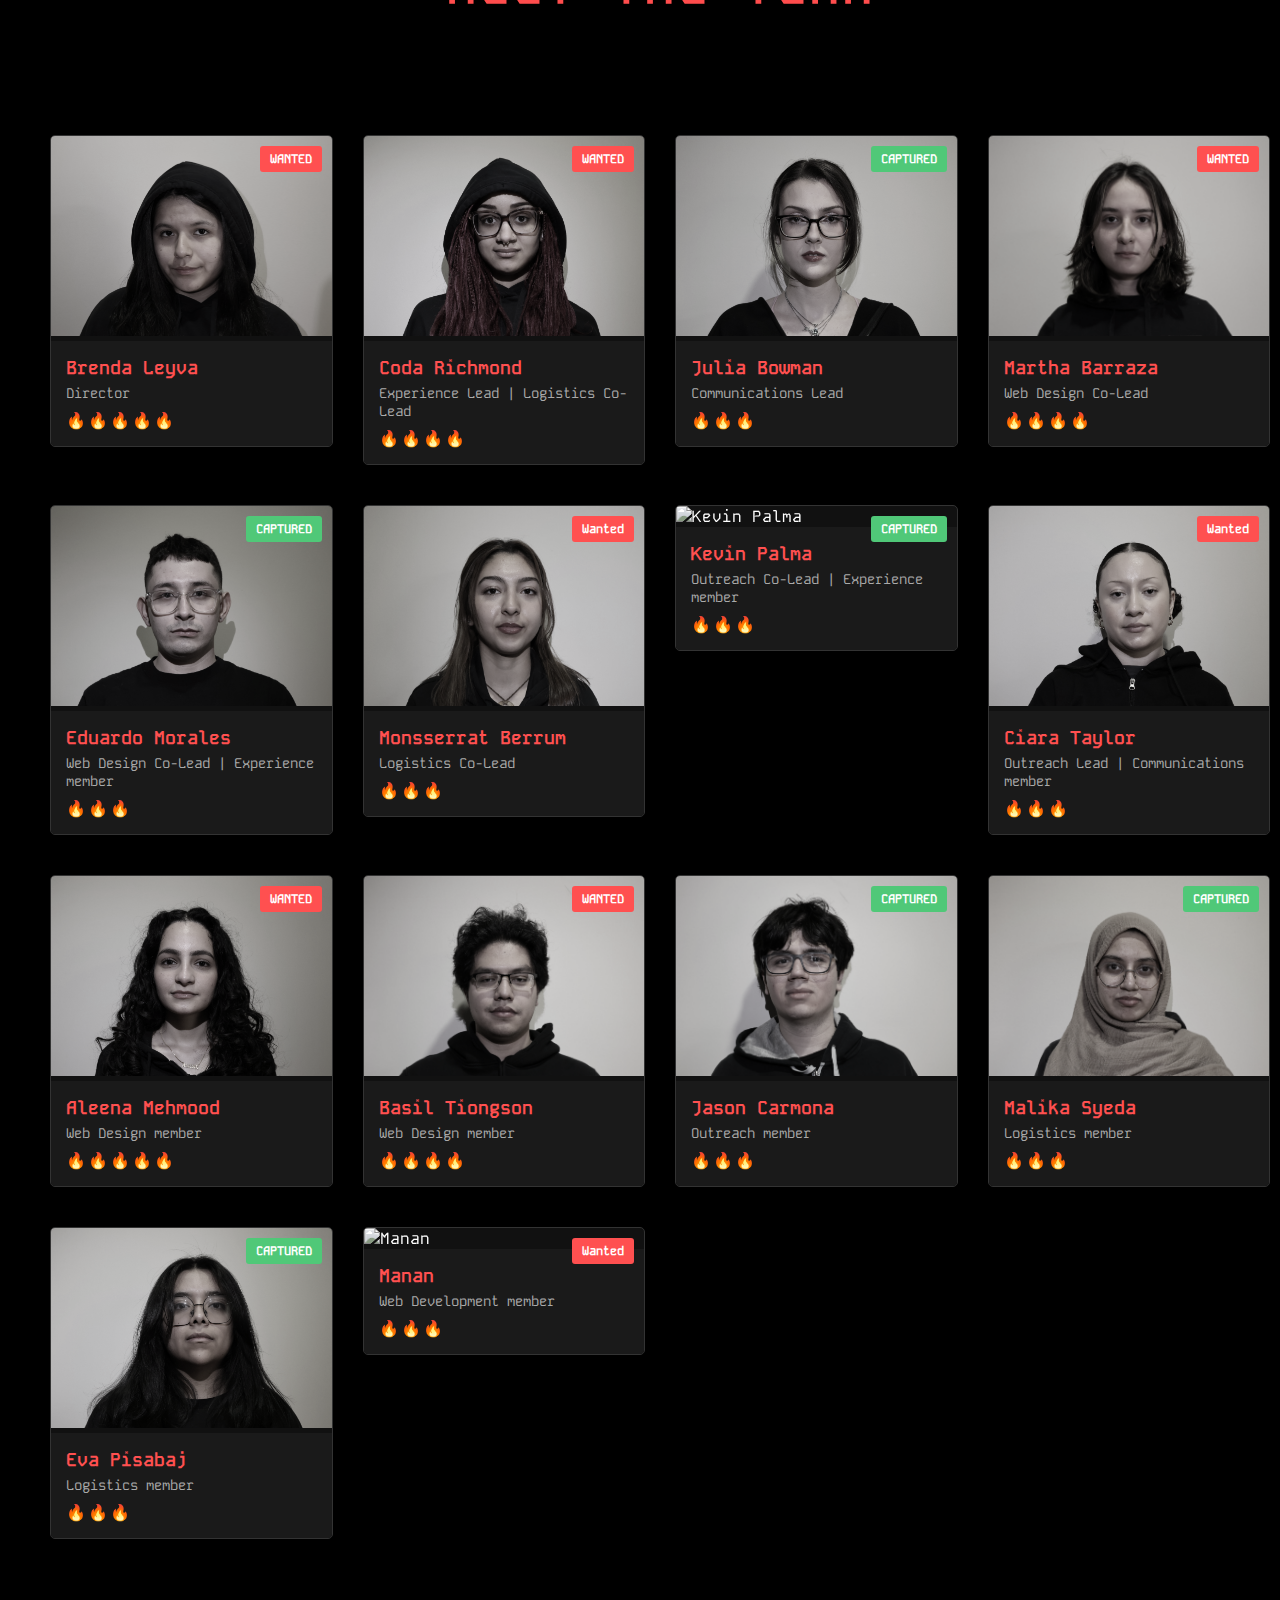
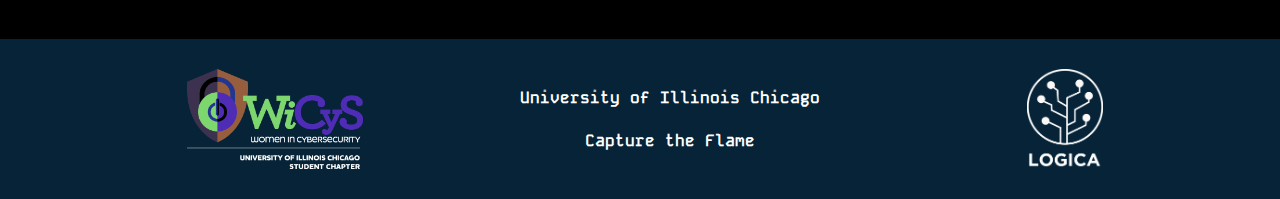
==== commit 3072c5e9: "small things like padding added" ====
--- a/index.html
+++ b/index.html
@@ -21,7 +21,7 @@
             <a id="schedule-btn">Schedule</a>
             <a id="faq-btn">FAQ</a>
             <a id="sponsors-btn">Sponsors</a>
-            <a id="resources-btn">Resources</a>
+            <a id="meetTheTeam-btn">Meet the Team</a>
         </nav>
     </div>
 
@@ -129,7 +129,6 @@
 
         <div class="section-container" id="faq">
             <h2>FAQ</h2>
-            <p>Frequently asked questions.</p>
 
             <div class="faq-grid">
                 <div class="faq-item">
--- a/styles.css
+++ b/styles.css
@@ -147,15 +147,15 @@
 
 /* Each Section is a Separate Flexbox */
 .section-container {
-    /* border:2px,solid,brown; */
+    padding: 60px 20px;
     display: flex;
     flex-direction: column;
     align-items: center;
     justify-content: center;
     color: white;
-    margin: 0;
+    margin: 0 auto;
     /*padding:20px;*/
-    /* width: 100%; */
+    width: 100%;
     /* border-radius: 5px; */
 }
 
@@ -169,9 +169,9 @@
     background-color: rgba(128, 0, 0, 0.1); /* Maroon with transparency */
     border-left: 6px solid #ff4d4d; /* Red accent */
     text-align: center;
-    padding: 40px 30px;
+    padding: 0;
     max-width: 80%; 
-    margin: 40px auto;
+    margin: 0;
     /* box-shadow: 0 4px 15px rgba(255, 77, 77, 0.3); Subtle red glow */
     border-radius: 10px;
     transition: all 0.3s ease-in-out;
@@ -222,12 +222,12 @@
 */
 .schedule-section {
     text-align: center;
-    padding: 50px 20px;
+    padding: 0;
     background: black;
     color: white;
 }
 
-.schedule-section h2, .faq-section h2 {
+.schedule-section h2{
     font-size: 3.2rem;
     font-weight: 800;
     font-family:'KodeMono';
@@ -351,15 +351,27 @@
 FAQ SECTION GO HERE 
 <<<<<<< HEAD
 /* faq grid */
+
+#faq h2 {
+    font-size: 3.2rem;
+    font-weight: 800;
+    font-family:'KodeMono';
+    /* font-style: italic; */
+    color: #ff4d4d; 
+    text-transform: uppercase;
+    letter-spacing: 2px;
+    position: relative;
+    display: inline-block;
+    padding-bottom: 5px;
+}
+
 .faq-grid {
     position: relative; /* so absolute positioning of answers is within the grid */ 
     display: grid;
     grid-template-columns: repeat(3, 1fr); /* 3 columns */
     grid-template-rows: auto; /* fill automatically */ 
     gap: 2vw;
-    margin-top: 2vh;
-    padding-top: 1vw;
-    padding-bottom: 4vw; /* flexible with screen width */
+    margin-top: 0;
 }
 
 /* leaves enough room for the answers to display */ 
@@ -507,7 +519,7 @@
     align-items: center;
     justify-content: center;
     width: 100%;
-    padding: 50px 20px;
+    padding: 0;
     text-align: center;
 }
 
@@ -657,33 +669,47 @@
         width: 80%;
     }
 }
+
 /* 
 
-RESOURCES SECTION GO HERE
+MEET THE TEAM SECTION GO HERE 
 
 */
 
 
-/* 
-
-MEET THE TEAM SECTION GO HERE 
-
-*/
 /* === TEAM SECTION STYLING === */
 /*team section */
 #team {
-    padding: 40px 0;
+    padding: 60px 20px;
+    display: flex;
+    flex-direction: column;
+    align-items: center;
+}
+
+#team h2 {
+    font-size: 3.2rem;
+    font-weight: 800;
+    font-family:'KodeMono';
+    /* font-style: italic; */
+    color: #ff4d4d; 
+    text-transform: uppercase;
+    letter-spacing: 2px;
+    position: relative;
+    display: inline-block;
+    padding-bottom: 5px;
 }
 
 /*table view */
 .team-table {
+    display: flex;
+    justify-content: center;
     width: 100%;
     margin-top: 30px;
     overflow-x: auto;
 }
 
 .team-table table {
-    width: 100%;
+    width: auto;
     border-collapse: separate;
     border-spacing: 30px 40px;  
 }
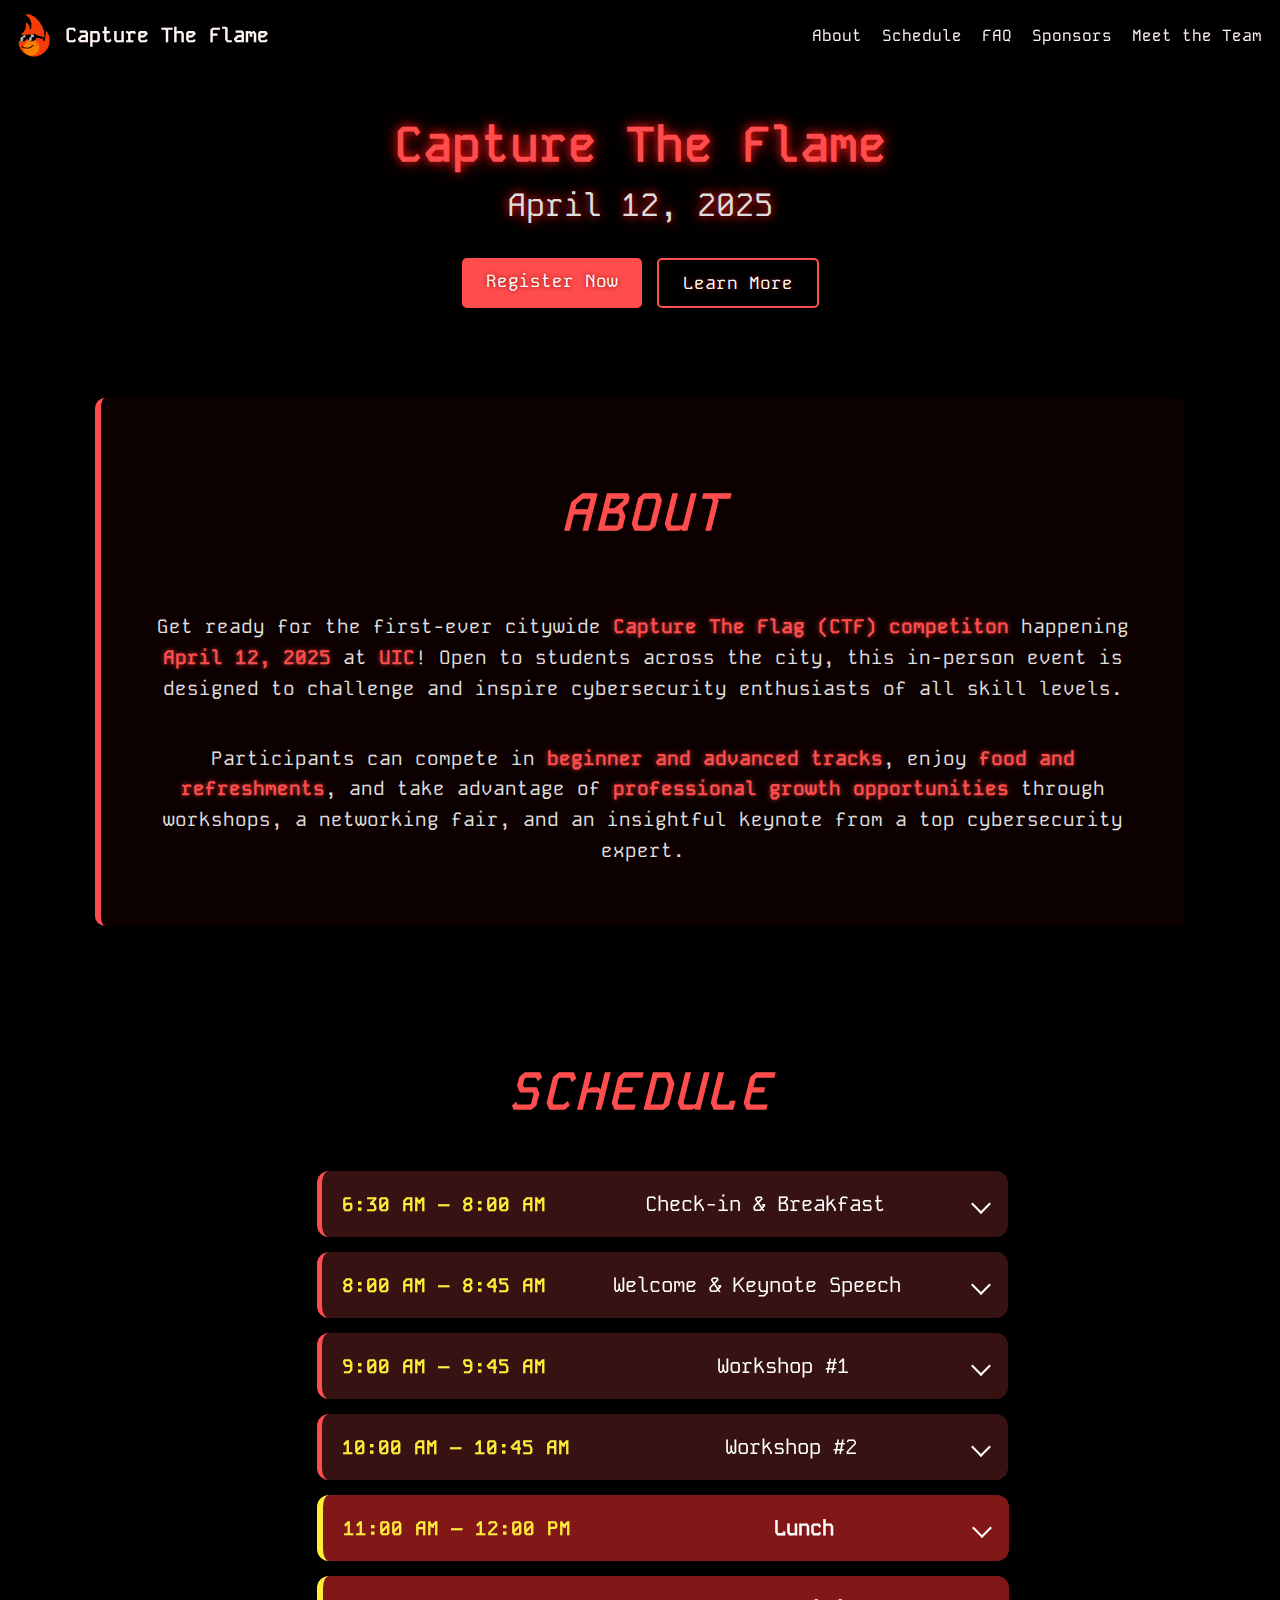
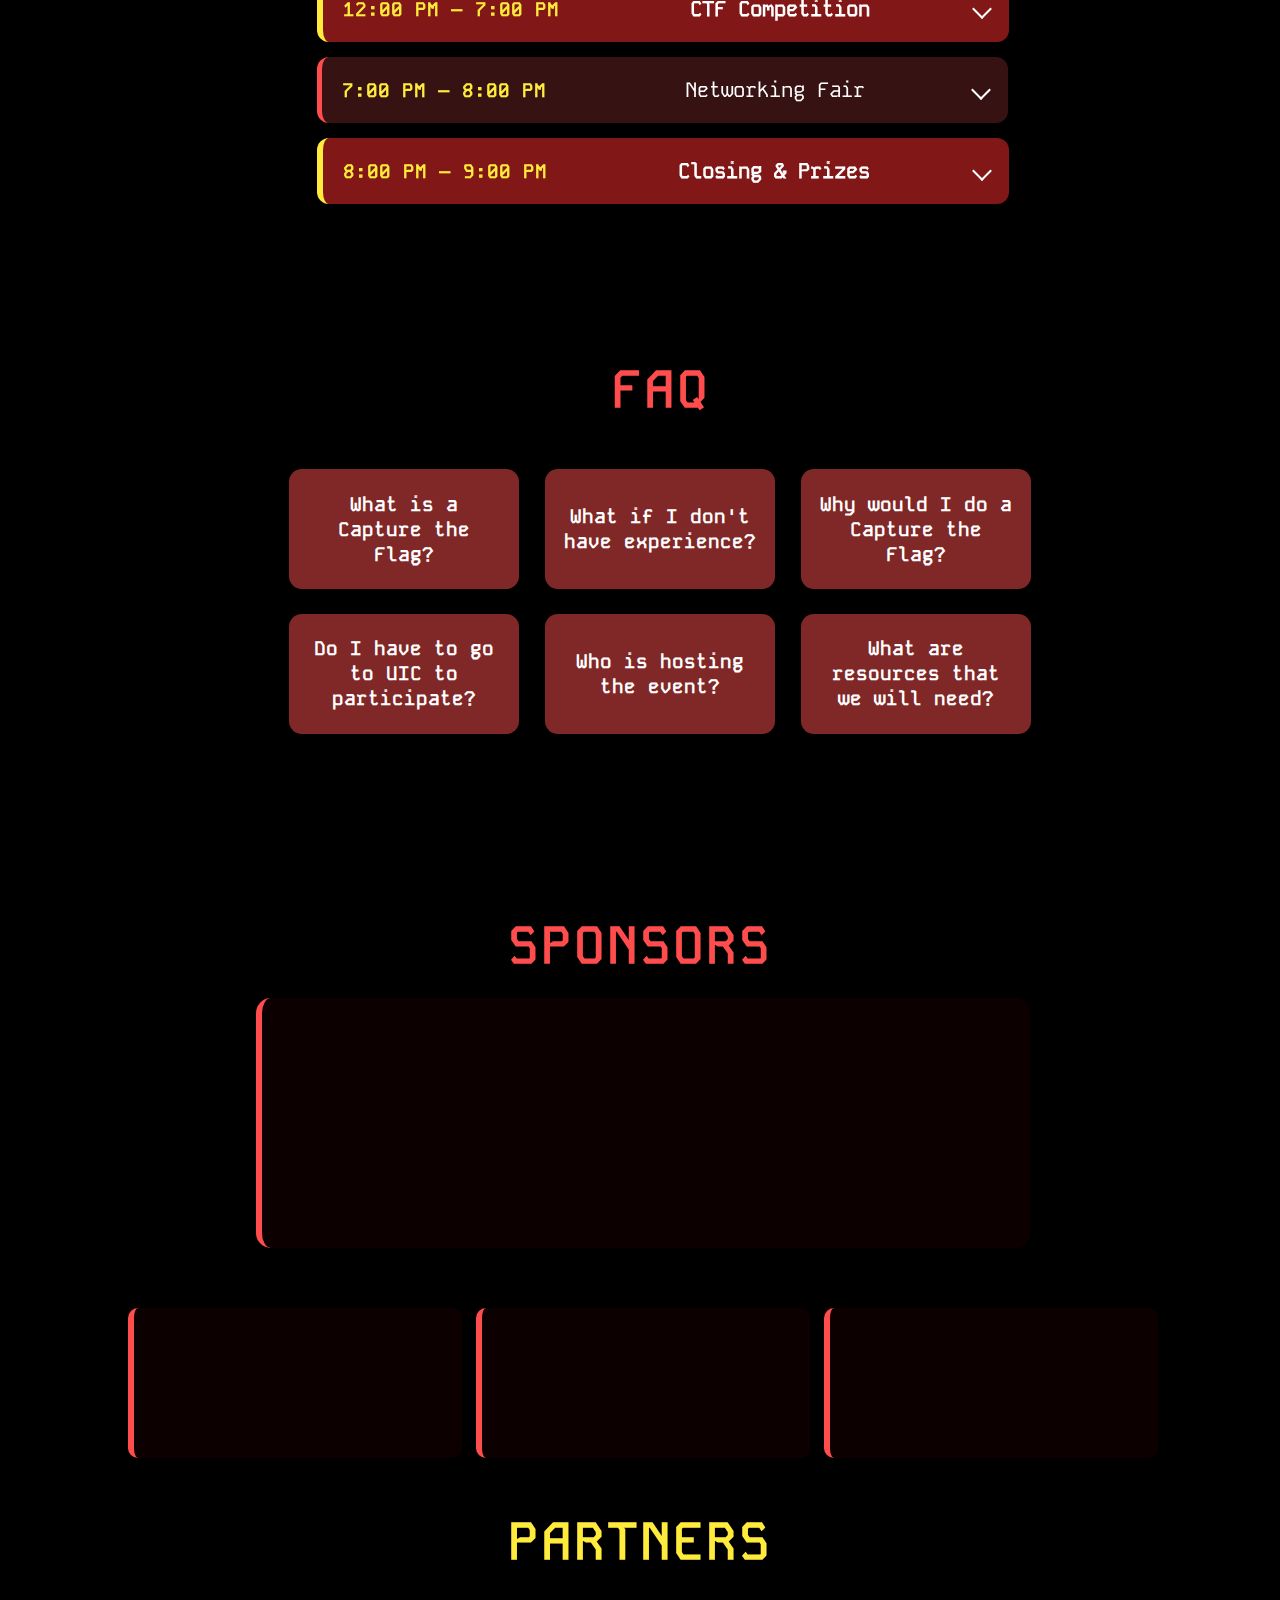
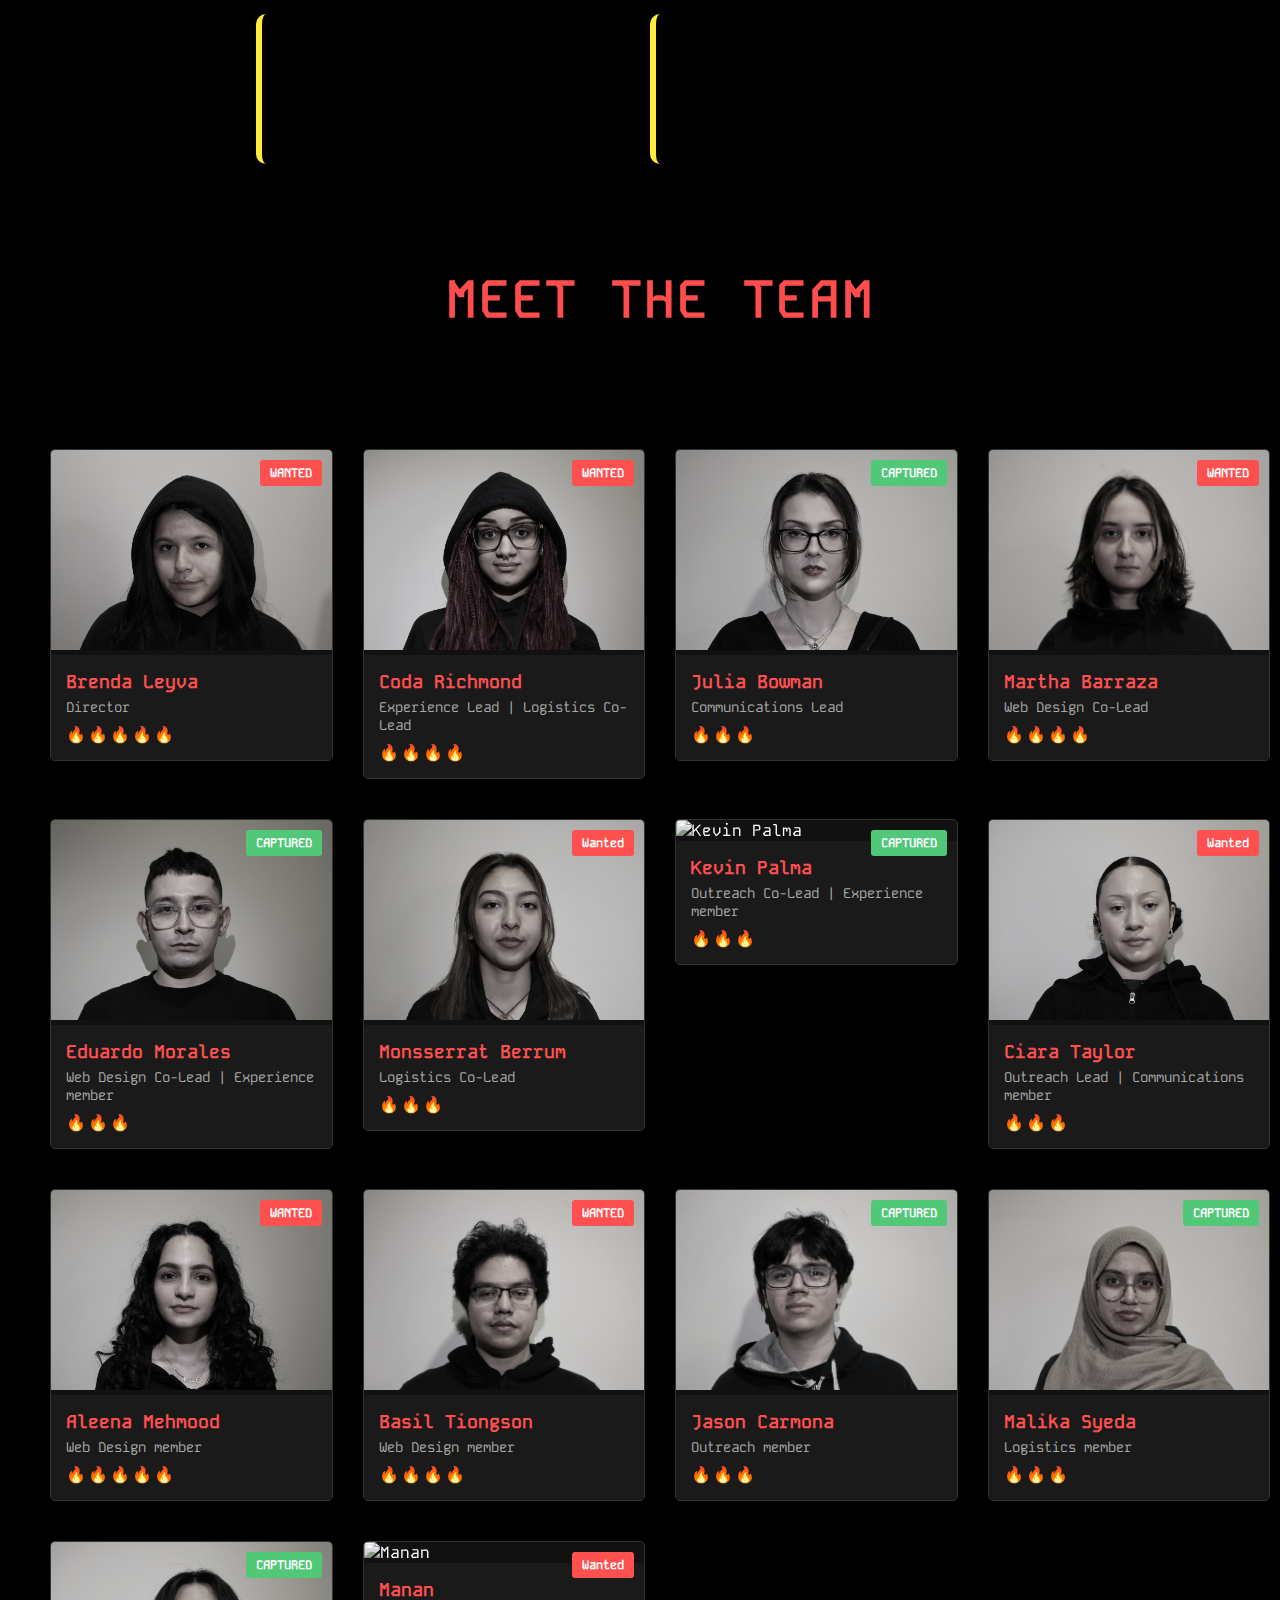
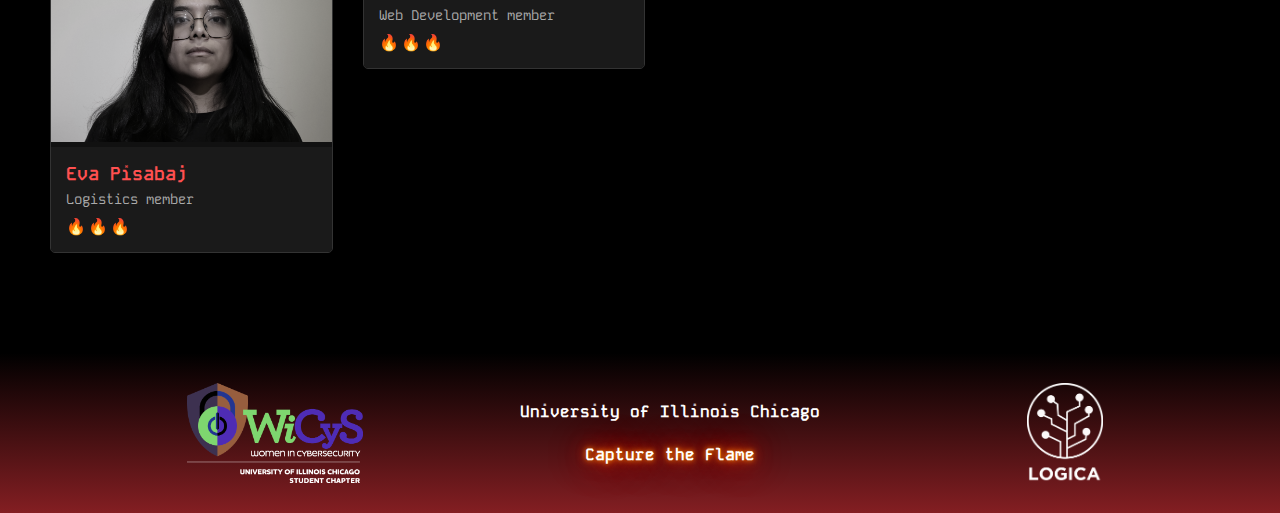
==== commit 24e8c605: "editing footer" ====
--- a/index.html
+++ b/index.html
@@ -42,7 +42,7 @@
 
         <!-- About Section -->
         <div class="section-container about-section" id="about">
-            <h2>About Capture The Flame</h2>
+            <h2 data-value="ABOUT">ABOUT</h2>
             <p>Get ready for the first-ever citywide <span class="highlight">Capture The Flag (CTF) competiton</span> happening <span class="highlight">April 12, 2025</span> at <span class="highlight">UIC</span>! Open to students across the city, this in-person event is designed to challenge and inspire cybersecurity enthusiasts of all skill levels.</p>
             <p> Participants can compete in <span class="highlight">beginner and advanced tracks</span>, enjoy <span class="highlight">food and refreshments</span>, and take advantage of <span class="highlight">professional growth opportunities</span> through workshops, a networking fair, and an insightful keynote from a top cybersecurity expert.</p>
         </div>
@@ -50,7 +50,7 @@
 
         <!-- Schedule Section -->
         <section class="schedule-section" id="schedule">
-            <h2>Event Schedule</h2>
+            <h2 data-value="SCHEDULE">SCHEDULE</h2>
             <div class="schedule-container">
                 <div class="schedule-item">
                     <span class="time">6:30 AM – 8:00 AM</span>
@@ -128,7 +128,7 @@
         </section>
 
         <div class="section-container" id="faq">
-            <h2>FAQ</h2>
+            <h2 data-value="FAQ">FAQ</h2>
 
             <div class="faq-grid">
                 <div class="faq-item">
@@ -161,7 +161,7 @@
 
 <!-- Sponsors & Partners Section -->
     <div class="section-container" id="sponsorsPartners">
-        <h2>Sponsors</h2>
+        <h2 data-value="SPONSORS">Sponsors</h2>
 
         <!-- Main Sponsor (Bigger and Centered) -->
         <div class="main-sponsor">
@@ -183,7 +183,7 @@
             </div>
         </div>
 
-        <h3>Partners</h3>
+        <h3 data-value="PARTNERS">Partners</h3>
 
         <!-- Partners (Displayed in a Row) -->
         <div class="partner-grid">
@@ -197,7 +197,7 @@
     </div>
 
     <div class="section-container" id="team">
-        <h2>Meet the Team</h2>
+        <h2 data-value="MEET THE TEAM">Meet the Team</h2>
         <div class="team-grid" id="teamGrid"></div>
     </div>
 
@@ -211,7 +211,7 @@
             </div>
             <div class = "footerText">
                 <h1>University of Illinois Chicago</h1>
-                <h1>Capture the Flame</h1>
+                <h1 class="flame-text">Capture the Flame</h1>
             </div>
             <div>
                 <img src="logica_logo.png" id="logica_logo">
--- a/styles.css
+++ b/styles.css
@@ -169,9 +169,9 @@
     background-color: rgba(128, 0, 0, 0.1); /* Maroon with transparency */
     border-left: 6px solid #ff4d4d; /* Red accent */
     text-align: center;
-    padding: 0;
+    padding: 40px 30px;
     max-width: 80%; 
-    margin: 0;
+    margin: 40px auto;
     /* box-shadow: 0 4px 15px rgba(255, 77, 77, 0.3); Subtle red glow */
     border-radius: 10px;
     transition: all 0.3s ease-in-out;
@@ -186,10 +186,9 @@
 .about-section h2 {
     font-size: 3.2rem;
     font-weight: 800;
-    font-family:'KodeMono';
-    /* font-style: italic; */
+    /* font-family:Georgia, 'Times New Roman', Times, serif; */
+    font-style: italic;
     color: #ff4d4d; /* Fiery Red */
-    /* text-shadow: 0 0 10px #ff1a1a, 0 0 20px #820303; */
     text-transform: uppercase;
     letter-spacing: 2px;
     position: relative;
@@ -222,16 +221,16 @@
 */
 .schedule-section {
     text-align: center;
-    padding: 0;
+    padding: 50px 20px;
     background: black;
     color: white;
 }
 
-.schedule-section h2{
+.schedule-section h2 {
     font-size: 3.2rem;
     font-weight: 800;
-    font-family:'KodeMono';
-    /* font-style: italic; */
+    /* font-family:Georgia, 'Times New Roman', Times, serif; */
+    font-style: italic;
     color: #ff4d4d; 
     text-transform: uppercase;
     letter-spacing: 2px;
@@ -245,7 +244,7 @@
     display: flex;
     flex-direction: column;
     gap: 15px;
-    max-width: 90%; 
+    max-width: 95%; 
     margin: 0 auto;
 }
 
@@ -254,13 +253,17 @@
     display: flex;
     justify-content: space-between;
     align-items: center;
-    background: linear-gradient(135deg, rgba(255, 0, 0, 0.3), rgba(147, 32, 16, 0.1));
-    padding: 15px;
-    border-radius: 10px;
+    background: rgba(109, 35, 35,0.5);
+    backdrop-filter: blur(10px); 
+    padding: 20px;
+    border-radius: 12px;
+    cursor: pointer;
     /* box-shadow: 0px 0px 10px rgba(255, 77, 77, 0.5); */
-    transition: transform 0.2s, box-shadow 0.3s ease-in-out;
-    border-left: 4px solid #ff4d4d;
+    cursor: pointer;
+    transition: transform 0.3s, box-shadow 0.3s ease-in-out, background 0.3s ease-in-out;
+    border-left: 5px solid #ff4d4d;
     width: 100%; 
+    flex-grow: 1;
 }
 
 .schedule-item:hover {
@@ -270,7 +273,7 @@
 
 /* Highlight Important Events */
 .schedule-item.highlight {
-    background: rgba(255, 77, 77, 0.5);
+    background: rgba(163, 29, 29,0.8);
     font-weight: bold;
     border-left: 6px solid #ffeb3b;
 }
@@ -281,17 +284,30 @@
     font-weight: bold;
     border-left: 6px solid yellow;
     text-shadow: 0 0 10px yellow;
+    display: inline-block;
+    padding: 0 60px; 
+    white-space: nowrap;
+}
+.schedule-item.active {
+    background: rgba(255, 255, 255, 0.1);
 }
 
 .schedule-item .time {
     font-weight: bold;
     color: #ffeb3b;
     font-size: 1.2rem;
+    flex-grow: 1;
+    text-align: left;
 }
 
 .schedule-item .event {
     font-size: 1.3rem;
     color: white;
+    flex-grow: 2;
+    text-align: center;
+    display: inline-block;
+    padding: 0 60px; 
+    white-space: nowrap;
 }
 
 .schedule-header {
@@ -311,6 +327,10 @@
     margin-left: 10px;
 }
 
+.schedule-item.active .caret {
+    transform: rotate(45deg);
+}
+
 .details {
     display: none;
     margin-top: 10px;
@@ -334,7 +354,13 @@
 }
 
 .schedule-item.active .caret {
-    transform: rotate(136deg);
+    transform: rotate(135deg);
+}
+
+.schedule-item.active + .details {
+    display: block;
+    max-height: 300px;
+    opacity: 1;
 }
 
 /* Responsive Design */
@@ -342,6 +368,9 @@
     .schedule-item {
         flex-direction: column;
         text-align: center;
+    }
+    .schedule-item .event {
+        padding: 10px;
     }
 }
 
@@ -880,6 +909,7 @@
 
 /* Footer */
 footer {
+    background: linear-gradient(to top, rgba(163, 29, 29,0.8), black);
     background-color: #062337;
     display: flex;
     justify-content: center;
@@ -895,6 +925,36 @@
     justify-content: space-evenly;
     width: 100%;
 }
+
+.flame-text {
+    color: #ff9a00;
+    text-shadow:
+      0 0 5px #ff9a00,
+      0 0 10px #ff3c00,
+      0 0 20px #ff3c00,
+      0 0 40px #ff0000;
+    animation: flicker 0.15s infinite;
+  }
+  
+  @keyframes flicker {
+    0%, 100% {
+      opacity: 1;
+      text-shadow:
+        0 0 5px #ff9a00,
+        0 0 10px #ff3c00,
+        0 0 20px #ff3c00,
+        0 0 40px #ff0000;
+    }
+    50% {
+      opacity: 0.85;
+      text-shadow:
+        0 0 3px #ff9a00,
+        0 0 8px #ff3c00,
+        0 0 15px #ff3c00,
+        0 0 30px #ff0000;
+    }
+  }
+  
 
 /* applies only to direct children of footerDiv */ 
 .footerDiv > div {
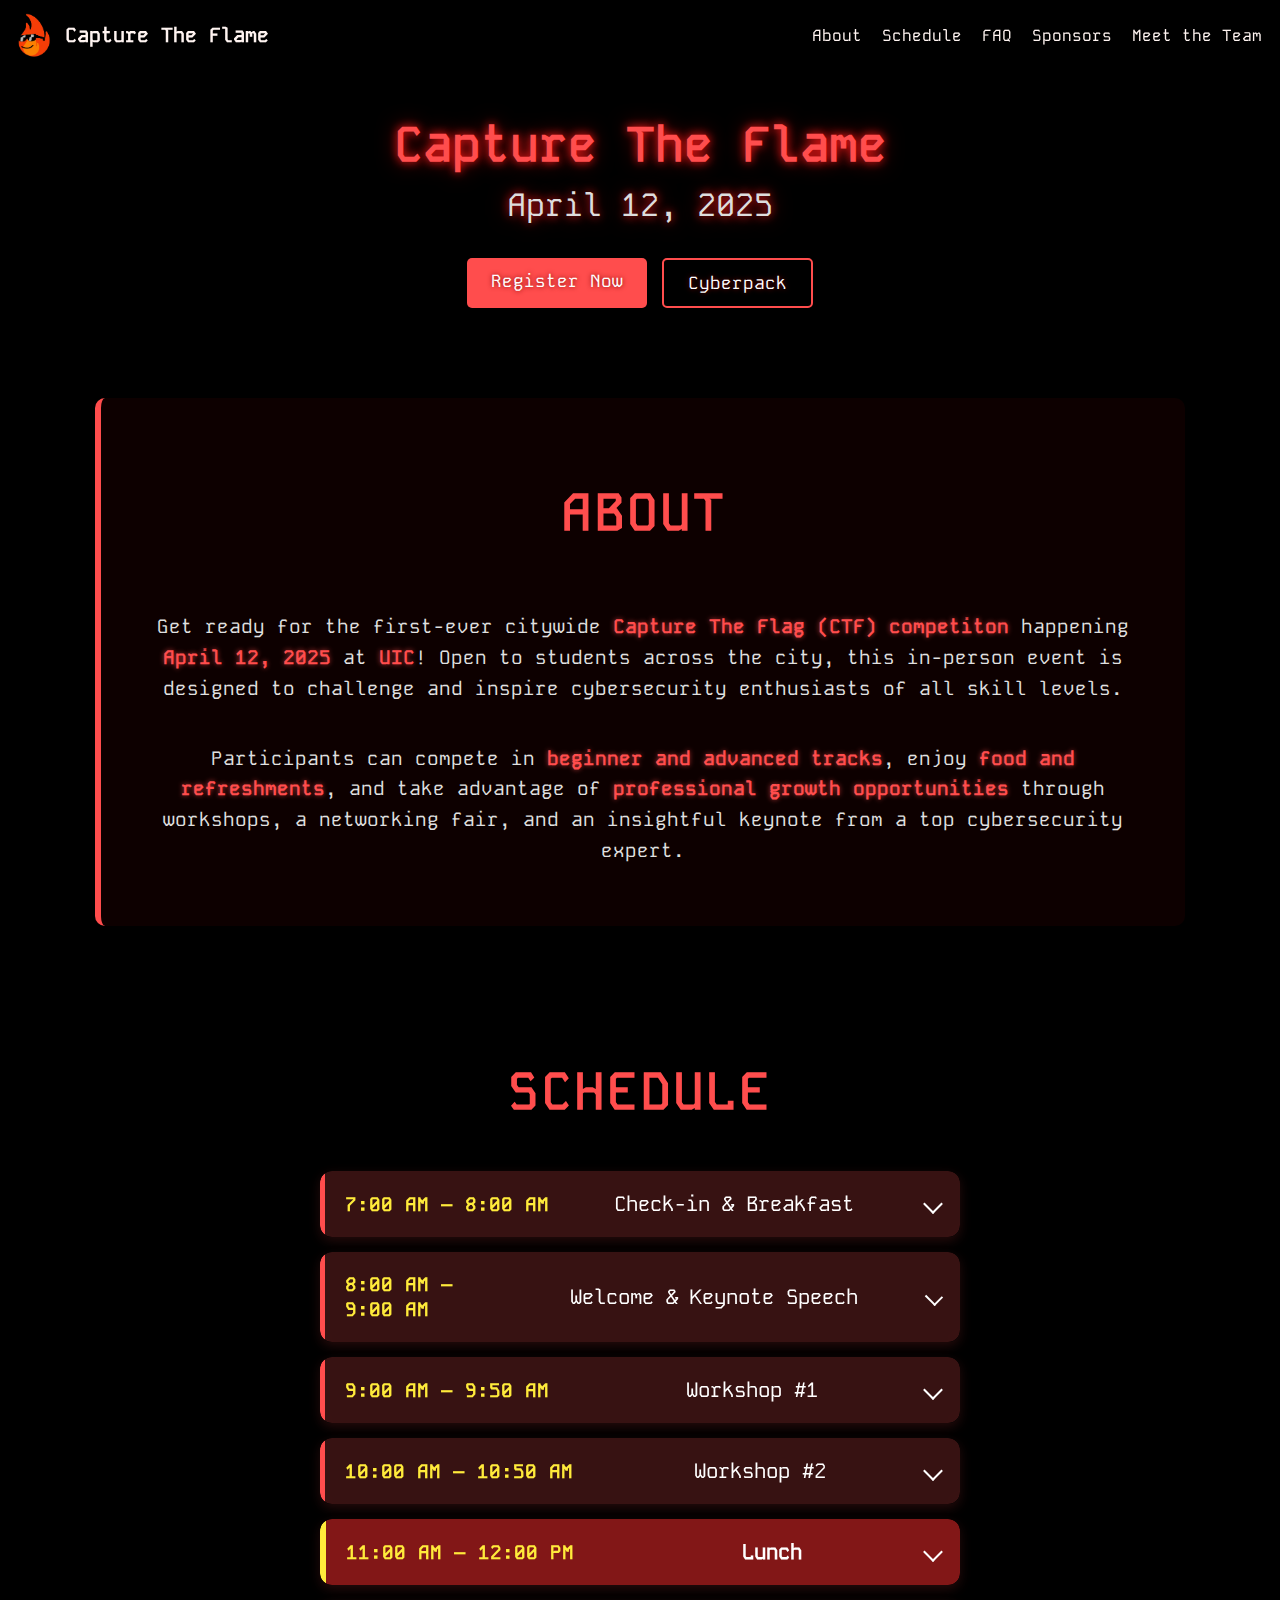
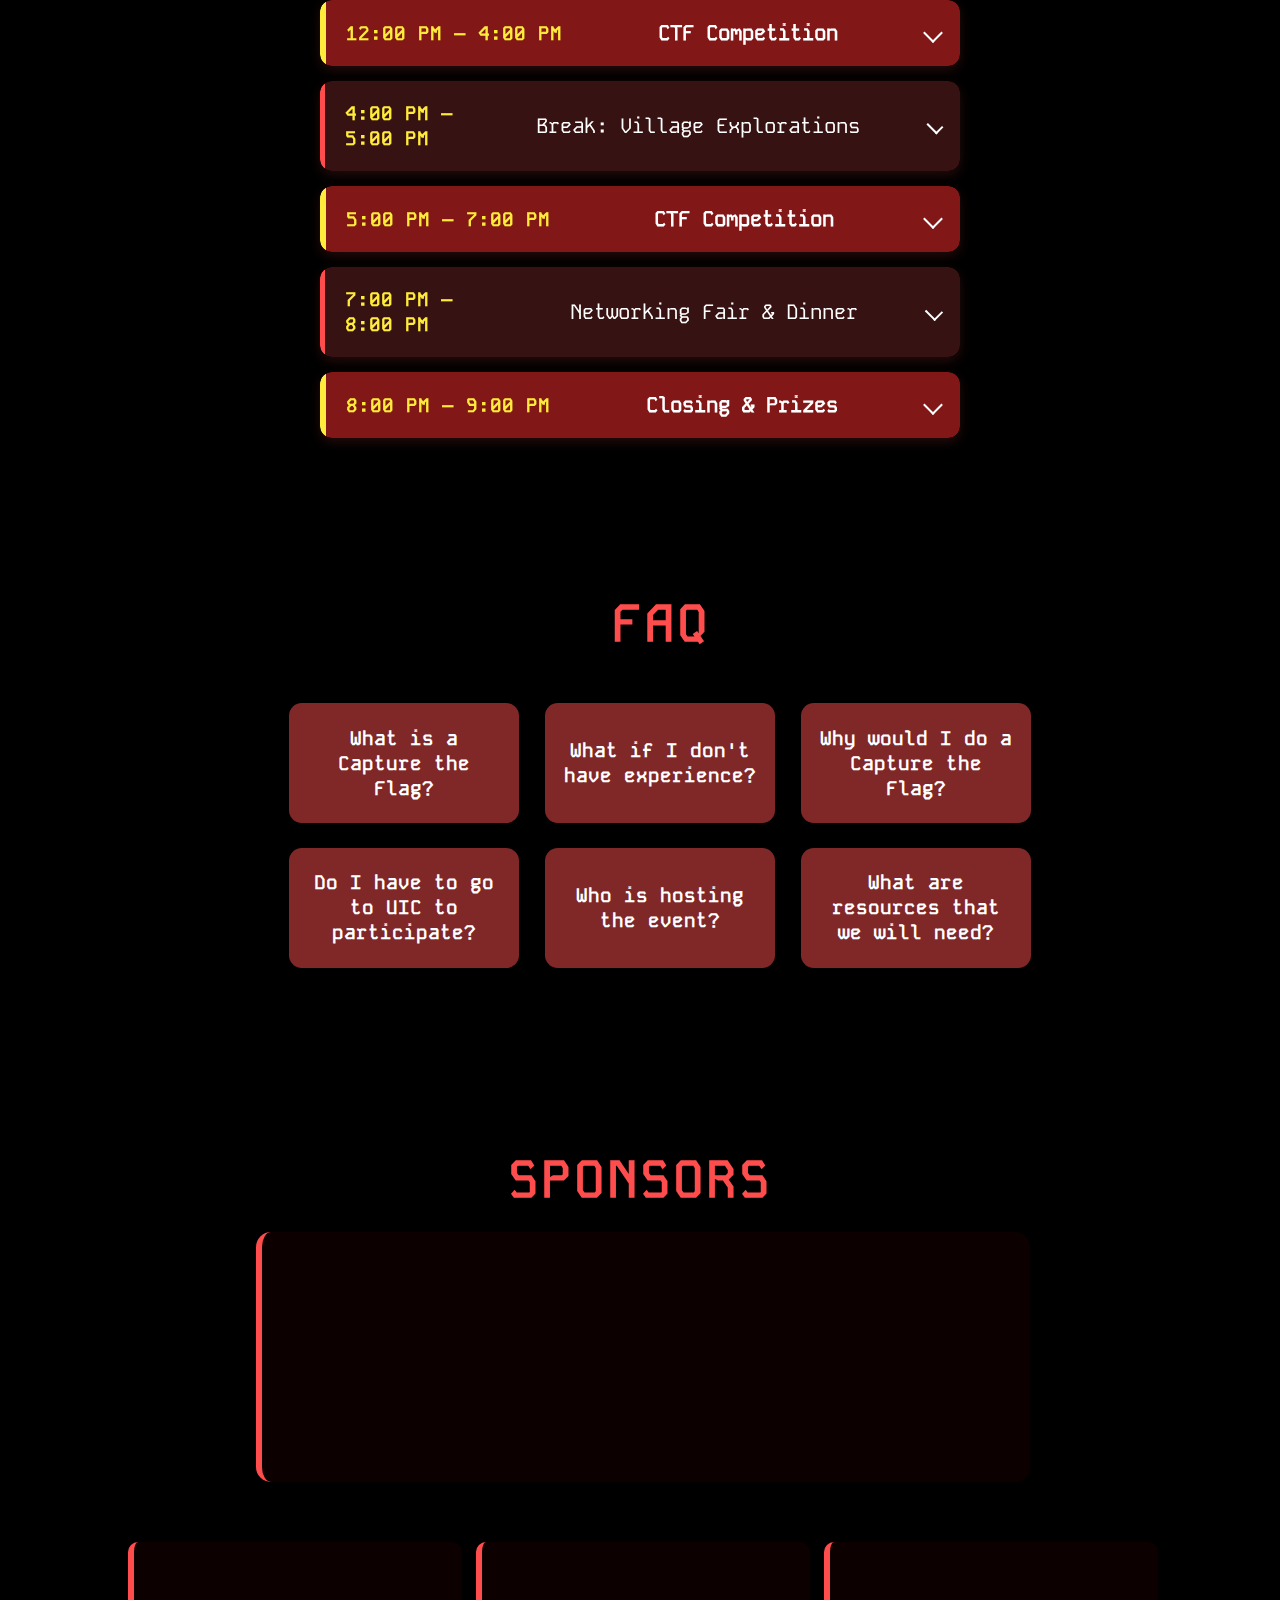
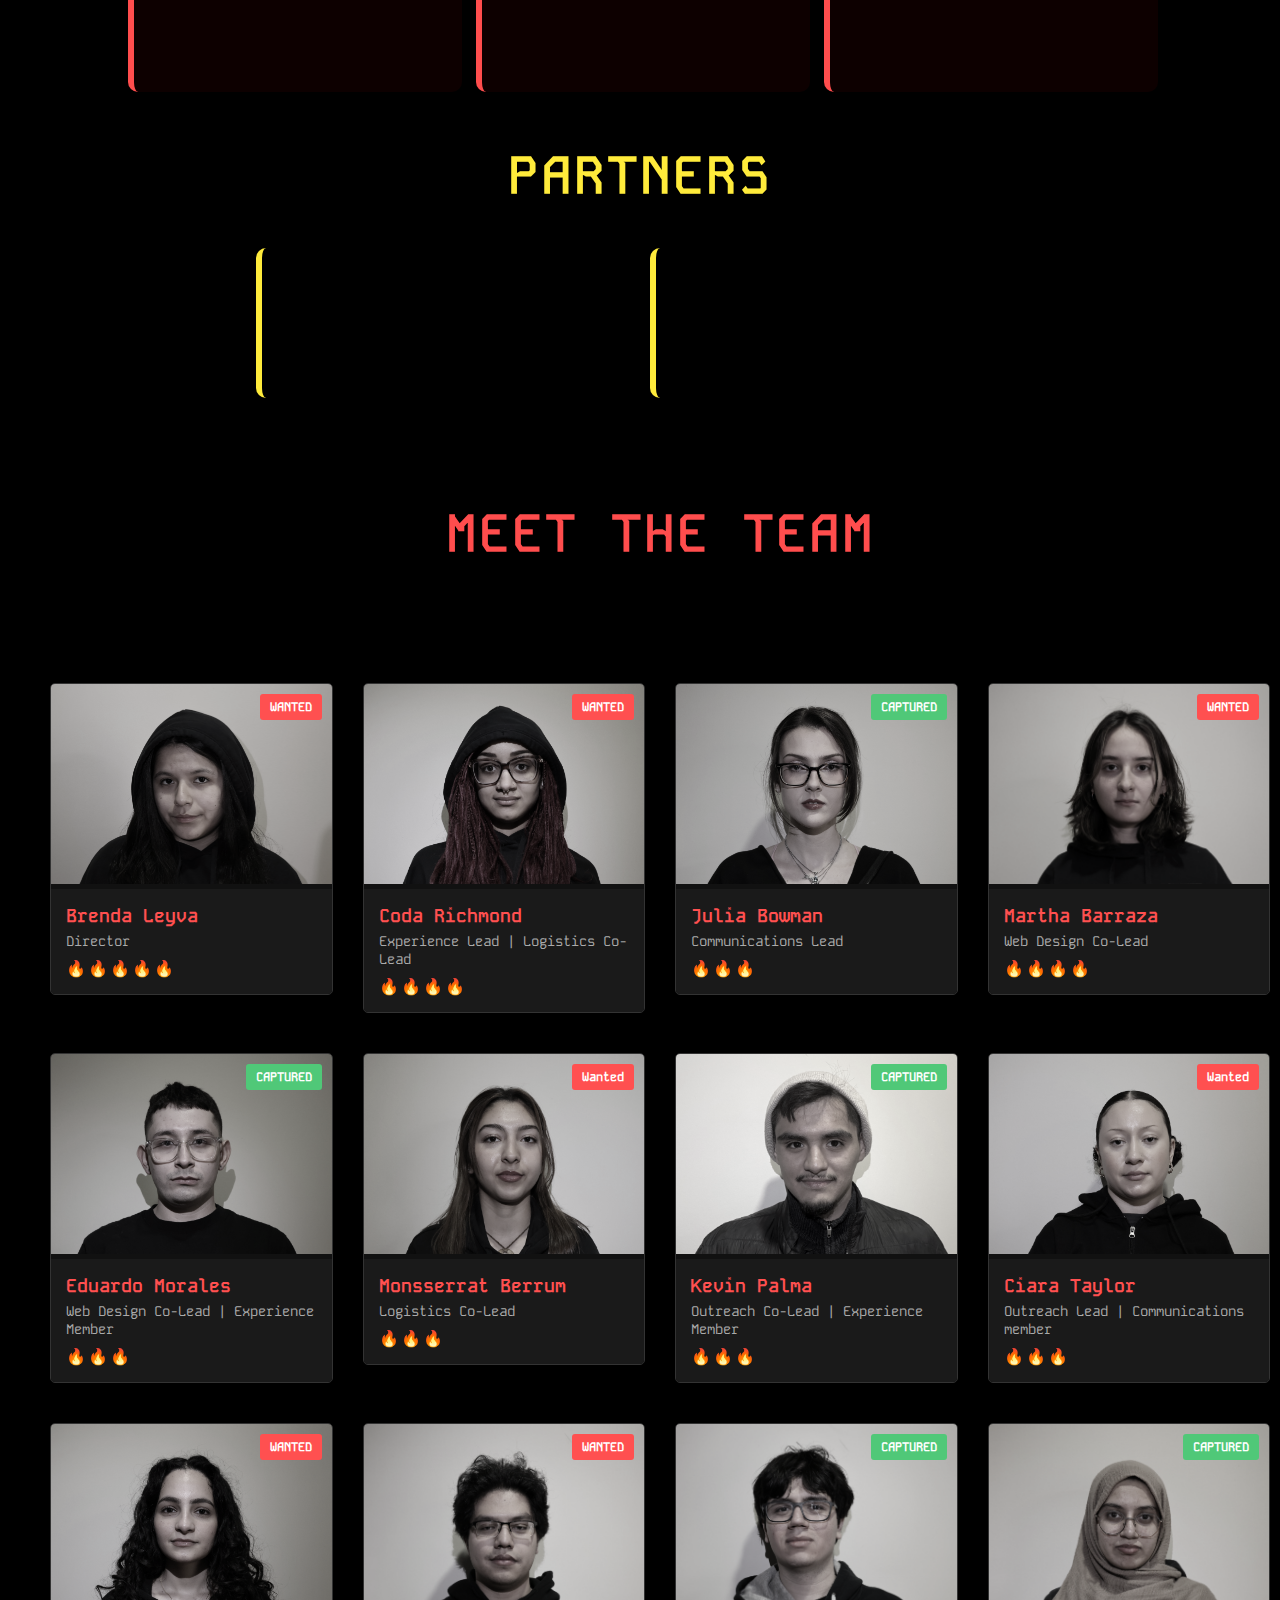
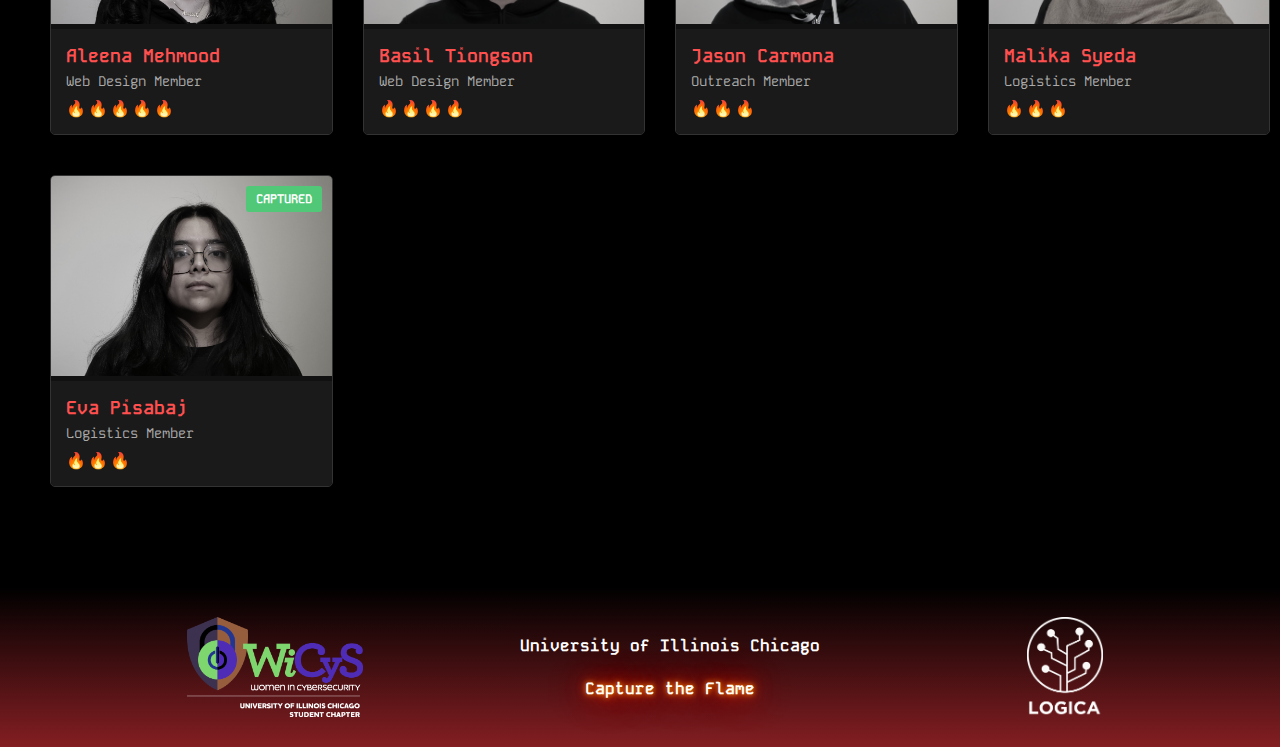
==== commit 04b7a372: "finished?" ====
--- a/index.html
+++ b/index.html
@@ -35,8 +35,8 @@
                 <p>April 12, 2025</p>
             </div>
             <div class="title-buttons">
-                <a href="register.html" class="btn">Register Now</a>
-                <a href="learn-more.html" class="btn secondary">Learn More</a>
+                <a href="https://docs.google.com/forms/d/e/1FAIpQLSe-ZkCy3q5D7gWokYSrQD3JDHeiXt9NjX574iPXky_kOgu59w/viewform?usp=preview" target="_blank" class="btn">Register Now</a>
+                <a href="https://ctfatuic.notion.site/capturetheflame-cyberpack" target="_blank" class="btn secondary">Cyberpack</a>
             </div>
         </div>
 
@@ -52,77 +52,115 @@
         <section class="schedule-section" id="schedule">
             <h2 data-value="SCHEDULE">SCHEDULE</h2>
             <div class="schedule-container">
-                <div class="schedule-item">
-                    <span class="time">6:30 AM – 8:00 AM</span>
-                    <span class="event">Check-in & Breakfast</span>
-                    <div class="caret"></div>
-                </div>
-                <div class="details">
-                    <p>Location: TBD</p>
-                    <p>A short descrption of the event.</p>
-                </div>
-                <div class="schedule-item">
-                    <span class="time">8:00 AM – 8:45 AM</span>
-                    <span class="event">Welcome & Keynote Speech</span>
-                    <div class="caret"></div>
-                </div>
-                <div class="details">
-                    <p>Location: TBD</p>
-                    <p>A short descrption of the event.</p>
-                </div>
-                <div class="schedule-item">
-                    <span class="time">9:00 AM – 9:45 AM</span>
-                    <span class="event">Workshop #1</span>
-                    <div class="caret"></div>
-                </div>
-                <div class="details">
-                    <p>Location: TBD</p>
-                    <p>A short descrption of the event.</p>
-                </div>
-                <div class="schedule-item">
-                    <span class="time">10:00 AM – 10:45 AM</span>
-                    <span class="event">Workshop #2</span>
-                    <div class="caret"></div>
-                </div>
-                <div class="details">
-                    <p>Location: TBD</p>
-                    <p>A short descrption of the event.</p>
-                </div>
-                <div class="schedule-item highlight">
-                    <span class="time">11:00 AM – 12:00 PM</span>
-                    <span class="event">Lunch</span>
-                    <div class="caret"></div>
-                </div>
-                <div class="details">
-                    <p>Location: TBD</p>
-                    <p>A short descrption of the event.</p>
-                </div>
-                <div class="schedule-item highlight">
-                    <span class="time">12:00 PM – 7:00 PM</span>
-                    <span class="event">CTF Competition</span>
-                    <div class="caret"></div>
-                </div>
-                <div class="details">
-                    <p>Location: TBD</p>
-                    <p>A short descrption of the event.</p>
-                </div>
-                <div class="schedule-item">
-                    <span class="time">7:00 PM – 8:00 PM</span>
-                    <span class="event">Networking Fair</span>
-                    <div class="caret"></div>
-                </div>
-                <div class="details">
-                    <p>Location: TBD</p>
-                    <p>A short descrption of the event.</p>
-                </div>
-                <div class="schedule-item highlight">
-                    <span class="time">8:00 PM – 9:00 PM</span>
-                    <span class="event">Closing & Prizes</span>
-                    <div class="caret"></div>
-                </div>
-                <div class="details">
-                    <p>Location: TBD</p>
-                    <p>A short descrption of the event.</p>
+                <div class="schedule-block">
+                    <div class="schedule-item">
+                        <span class="time">7:00 AM – 8:00 AM</span>
+                        <span class="event">Check-in & Breakfast</span>
+                        <div class="caret"></div>
+                    </div>
+                    <div class="details">
+                        <p>Location: Academic Residential Complex (ARC) - Main Lobby </p>
+                        <p>Take this time to find your team or grab a bite!</p>
+                    </div>
+                </div>
+                <div class="schedule-block">
+                    <div class="schedule-item">
+                        <span class="time">8:00 AM – 9:00 AM</span>
+                        <span class="event">Welcome & Keynote Speech</span>
+                        <div class="caret"></div>
+                    </div>
+                    <div class="details">
+                        <p>Location: ARC 137</p>
+                        <p>Join us to get more information about the competition! We will have a special keynote speaker to give you some words of encouragement!</p>
+                    </div>
+                </div>
+                <div class="schedule-block">
+                    <div class="schedule-item">
+                        <span class="time">9:00 AM – 9:50 AM</span>
+                        <span class="event">Workshop #1</span>
+                        <div class="caret"></div>
+                    </div>
+                    <div class="details">
+                        <p>Location: ARC 241 and 240</p>
+                        <p>Workshops will be available to students who are looking to learn about any resources and tools they can use for the competition (treat this as a study guide before the exam!) - This would also be a good time to form teams before the registration for teams closes.</p>
+                    </div>
+                </div>
+                <div class="schedule-block">
+                    <div class="schedule-item">
+                        <span class="time">10:00 AM – 10:50 AM</span>
+                        <span class="event">Workshop #2</span>
+                        <div class="caret"></div>
+                    </div>
+                    <div class="details">
+                        <p>Location: ARC 241 and 240</p>
+                        <p>Workshops will be available to students who are looking to learn about any resources and tools they can use for the competition (treat this as a study guide before the exam!) - This would also be a good time to form teams before the registration for teams closes.</p>
+                    </div>
+                </div>
+                <div class="schedule-block">
+                    <div class="schedule-item highlight">
+                        <span class="time">11:00 AM – 12:00 PM</span>
+                        <span class="event">Lunch</span>
+                        <div class="caret"></div>
+                    </div>
+                    <div class="details">
+                        <p>Location: ARC - Main Lobby</p>
+                        <p>Eat Eat Eat!</p>
+                    </div>
+                </div>
+                <div class="schedule-block">
+                    <div class="schedule-item highlight">
+                        <span class="time">12:00 PM – 4:00 PM</span>
+                        <span class="event">CTF Competition</span>
+                        <div class="caret"></div>
+                    </div>
+                    <div class="details">
+                        <p>Location: ARC 137</p>
+                        <p>flame{c0mp3t!t!0n_5tArT5!}</p>
+                    </div>
+                </div>
+                <div class="schedule-block">
+                    <div class="schedule-item">
+                        <span class="time">4:00 PM – 5:00 PM</span>
+                        <span class="event">Break: Village Explorations</span>
+                        <div class="caret"></div>
+                    </div>
+                    <div class="details">
+                        <p>Location: ARC Rooms</p>
+                        <p>Lock Picking Workshops, Destress with CTF, Social Circles, Resume Reviews, Gaming (Skribbl.io + Roblox)</p>
+                    </div>
+                </div>
+                <div class="schedule-block">
+                    <div class="schedule-item highlight">
+                        <span class="time">5:00 PM – 7:00 PM</span>
+                        <span class="event">CTF Competition</span>
+                        <div class="caret"></div>
+                    </div>
+                    <div class="details">
+                        <p>Location: ARC 137</p>
+                        <p>Competition ends!</p>
+                    </div>
+                </div>
+                <div class="schedule-block">
+                    <div class="schedule-item">
+                        <span class="time">7:00 PM – 8:00 PM</span>
+                        <span class="event">Networking Fair & Dinner</span>
+                        <div class="caret"></div>
+                    </div>
+                    <div class="details">
+                        <p>Location: ARC - Main Lobby</p>
+                        <p>Who doesn't love a good networking fair with food? Stop by the networking fair and learn from our sponsors!</p>
+                    </div>
+                </div>
+                <div class="schedule-block">
+                    <div class="schedule-item highlight">
+                        <span class="time">8:00 PM – 9:00 PM</span>
+                        <span class="event">Closing & Prizes</span>
+                        <div class="caret"></div>
+                    </div>
+                    <div class="details">
+                        <p>Location: ARC 137</p>
+                        <p>Join us at the Closing Ceremony to announce the winners of the competition and learn about our board team to do this for the next academic year!</p>
+                    </div>
                 </div>
             </div>
         </section>
@@ -149,11 +187,11 @@
                 </div>
                 <div class="faq-item">
                     <div class="faq-box">Who is hosting the event?</div>
-                    <div class="faq-answer">UIC's WiCys and LOGICA organizations</div>
+                    <div class="faq-answer">UIC's WiCyS and LOGICA organizations.</div>
                 </div>
                 <div class="faq-item">
                     <div class="faq-box">What are resources that we will need?</div>
-                    <div class="faq-answer">We will be providing a cyber pack that contains any sites required to compete</div>
+                    <div class="faq-answer">We will be providing a cyber pack that contains any sites required to compete.</div>
                 </div>                                     
             </div>
 
--- a/styles.css
+++ b/styles.css
@@ -187,7 +187,7 @@
     font-size: 3.2rem;
     font-weight: 800;
     /* font-family:Georgia, 'Times New Roman', Times, serif; */
-    font-style: italic;
+    font-style: bold;
     color: #ff4d4d; /* Fiery Red */
     text-transform: uppercase;
     letter-spacing: 2px;
@@ -212,8 +212,6 @@
     text-shadow: 0 0 5px rgba(255, 77, 77, 0.7); /* Subtle glow */
 }
 
-
-
 /* 
 
 SCHEDULE SECTION PUT STUFF HERE 
@@ -230,7 +228,7 @@
     font-size: 3.2rem;
     font-weight: 800;
     /* font-family:Georgia, 'Times New Roman', Times, serif; */
-    font-style: italic;
+    font-style: bold;
     color: #ff4d4d; 
     text-transform: uppercase;
     letter-spacing: 2px;
@@ -244,8 +242,20 @@
     display: flex;
     flex-direction: column;
     gap: 15px;
-    max-width: 95%; 
+    max-width: 100%; 
     margin: 0 auto;
+}
+
+.schedule-block {
+    width: 100%;
+    max-width: 640px;
+    margin: 0 auto;
+    box-sizing: border-box;
+
+    border-radius: 12px;
+    overflow: hidden;
+    background: transparent;
+    box-shadow: 0 4px 12px rgba(255, 77, 77, 0.15)
 }
 
 /* Individual Schedule Items */
@@ -253,17 +263,19 @@
     display: flex;
     justify-content: space-between;
     align-items: center;
-    background: rgba(109, 35, 35,0.5);
+    background: rgba(109, 35, 35, 0.5);
     backdrop-filter: blur(10px); 
     padding: 20px;
-    border-radius: 12px;
+    border-radius: 0;
     cursor: pointer;
-    /* box-shadow: 0px 0px 10px rgba(255, 77, 77, 0.5); */
+    border-left: 5px solid #ff4d4d;
     cursor: pointer;
     transition: transform 0.3s, box-shadow 0.3s ease-in-out, background 0.3s ease-in-out;
-    border-left: 5px solid #ff4d4d;
-    width: 100%; 
-    flex-grow: 1;
+    width: 100%;
+    /* margin: 0 auto; */
+    box-sizing: border-box;
+    max-height: 100%;
+    /* flex-grow: 1; */
 }
 
 .schedule-item:hover {
@@ -290,6 +302,7 @@
 }
 .schedule-item.active {
     background: rgba(255, 255, 255, 0.1);
+    /* max-width: 640px; */
 }
 
 .schedule-item .time {
@@ -314,7 +327,7 @@
     display: flex;
     align-items: center;
     justify-content: space-between;
-    width: 100%;
+    width: 800px;
 }
 
 .caret {
@@ -334,18 +347,26 @@
 .details {
     display: none;
     margin-top: 10px;
-    overflow: hidden;
+    overflow-x: hidden;
+    overflow-y: auto;
     background: linear-gradient(135deg, rgba(128, 0, 0, 0.1), rgba(40, 40, 40, 0.9));
-    padding: 10px;
-    border-radius: 5px;
-    width: 100%;
+    padding: 20px;
+    border-radius: 0;
+    width: 100%;
+    box-sizing: border-box;
+    word-break: break-word;
+    white-space: normal;
     transition: max-height 0.5s ease-out, opacity 0.4s ease-in-out;
-    /* box-shadow: 0 0 10px rgba(255, 77, 77, 0.3); */
+    border-left: none;
 }
 
 .schedule-item.active .details {
-    max-height: 300px; 
+    /* max-height: 300px;  */
+    display: block;
+    max-width: 800px;
+    width: 100%;
     opacity: 1;
+    box-sizing: border-box;
 }
 
 /* caret animation */
@@ -359,12 +380,14 @@
 
 .schedule-item.active + .details {
     display: block;
-    max-height: 300px;
+    /* max-height: 300px; */
+    max-width: 800px;   
     opacity: 1;
+    width: 100%;
 }
 
 /* Responsive Design */
-@media (max-width: 600px) {
+@media (max-width: 800px) {
     .schedule-item {
         flex-direction: column;
         text-align: center;
@@ -374,11 +397,9 @@
     }
 }
 
-
 /* 
 
 FAQ SECTION GO HERE 
-<<<<<<< HEAD
 /* faq grid */
 
 #faq h2 {
@@ -751,6 +772,9 @@
 
 /*team member card styling */
 .team-member {
+    display: block;
+    text-decoration: none;
+    color: inherit;
     position: relative;
     background-color: #111;
     border: 1px solid #333;
@@ -759,7 +783,11 @@
     transition: all 0.3s ease;
     height: 100%;
     box-shadow: 0 5px 15px rgba(0, 0, 0, 0.3);
-    cursor: default;
+}
+
+a.team-member {
+    cursor: pointer;
+    color: inherit;
 }
 
 .team-member:hover {
